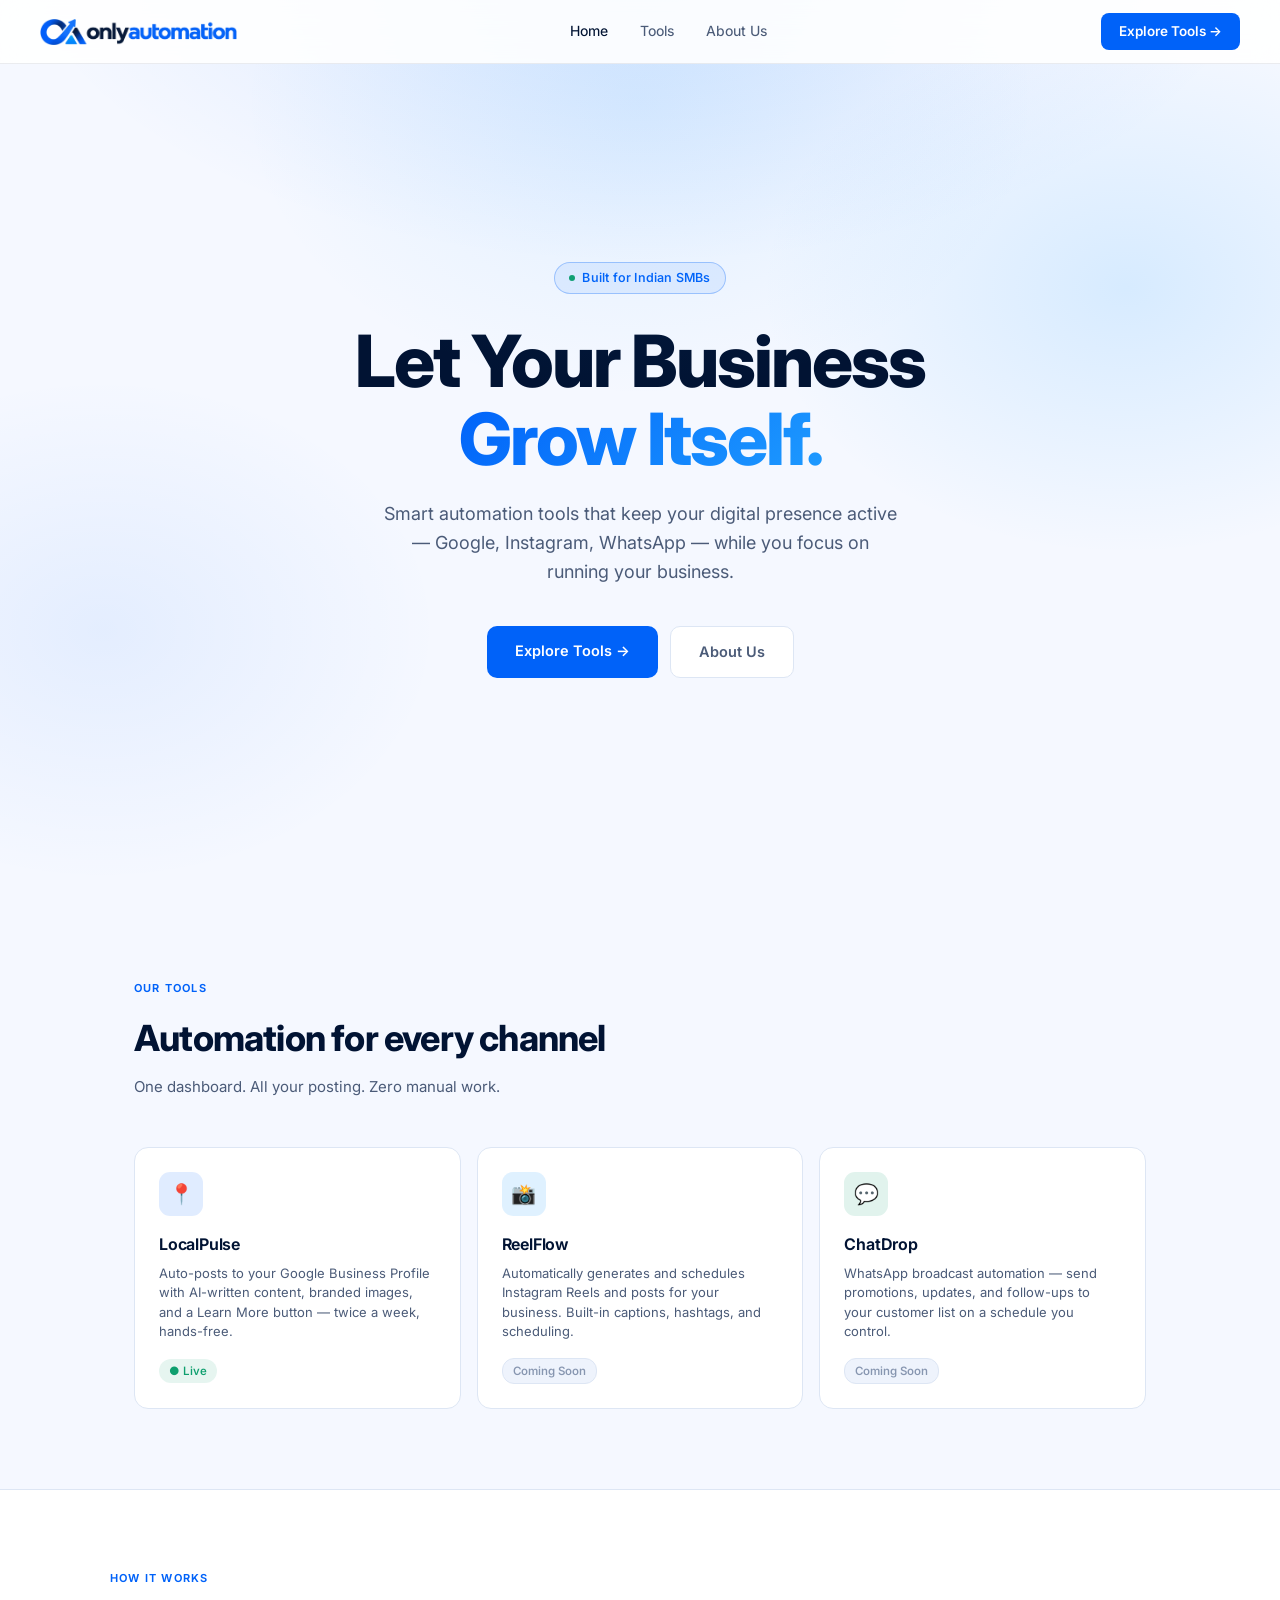
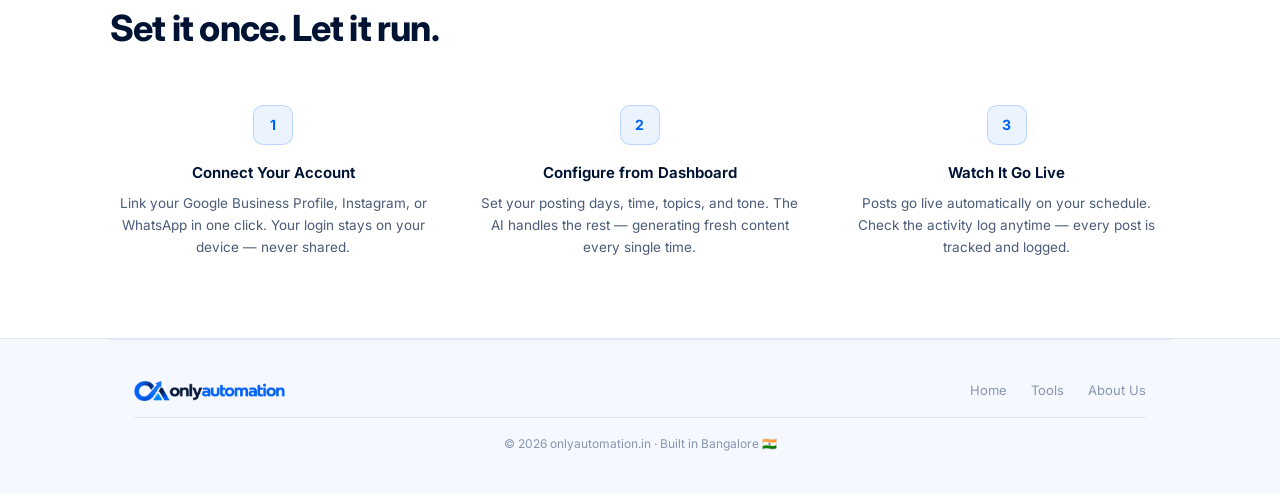
==== index.html @ 9a72bb0d "feat: light theme in the logo's blues; headline "Grow Itself" Switches every page and the dashboard " ====
<!DOCTYPE html>
<html lang="en">
<head>
<meta charset="UTF-8">
<meta name="viewport" content="width=device-width, initial-scale=1, viewport-fit=cover">
<title>onlyautomation.in — Automation Tools for Indian Businesses</title>
<link rel="icon" type="image/png" href="/assets/favicon.png">
<link rel="apple-touch-icon" href="/assets/apple-touch-icon.png">
<link rel="stylesheet" href="https://fonts.googleapis.com/css2?family=Inter:wght@300;400;500;600;700;800&display=swap">
<style>
:root {
  --bg: #F5F8FF;
  --surface: #FFFFFF;
  --surface-2: #EEF3FC;
  --border: #DDE6F4;
  --accent: #0062F9;
  --accent-dim: rgba(0,98,249,0.08);
  --accent-glow: rgba(0,98,249,0.22);
  --success: #0E9F6E;
  --text: #011333;
  --text-2: #4B5B78;
  --text-3: #8796B0;
  color-scheme: light;
}
*, *::before, *::after { box-sizing: border-box; margin: 0; padding: 0; }
html { scroll-behavior: smooth; }
body { font-family: 'Inter', system-ui, sans-serif; background: var(--bg); color: var(--text); font-size: 15px; line-height: 1.6; }

/* NAV */
nav {
  position: fixed; top: 0; left: 0; right: 0; z-index: 100;
  display: flex; align-items: center; justify-content: space-between;
  padding: 0 40px; height: 64px;
  background: rgba(255,255,255,0.88);
  backdrop-filter: blur(12px);
  border-bottom: 1px solid rgba(1,19,51,0.08);
}
.nav-links { display: flex; align-items: center; gap: 4px; }
.nav-links a {
  text-decoration: none; color: var(--text-2); font-size: 14px; font-weight: 450;
  padding: 6px 14px; border-radius: 7px; transition: all 0.15s;
}
.nav-links a:hover { color: var(--text); background: var(--surface-2); }
.nav-links a.active { color: var(--text); }
.nav-cta {
  text-decoration: none; font-size: 13.5px; font-weight: 600;
  padding: 8px 18px; border-radius: 8px;
  background: var(--accent); color: #fff;
  transition: all 0.15s;
}
.nav-cta:hover { background: #0052D6; box-shadow: 0 0 20px var(--accent-glow); }

/* HERO */
.hero {
  min-height: 100vh;
  display: flex; flex-direction: column; align-items: center; justify-content: center;
  text-align: center; padding: 120px 24px 80px;
  position: relative; overflow: hidden;
  background:
    radial-gradient(900px 480px at 50% -8%, rgba(0,98,249,0.13), transparent 70%),
    radial-gradient(520px 380px at 88% 32%, rgba(30,155,255,0.14), transparent 70%),
    radial-gradient(480px 360px at 8% 70%, rgba(0,98,249,0.07), transparent 70%);
}
.hero::before {
  content: '';
  position: absolute; top: -200px; left: 50%; transform: translateX(-50%);
  width: 800px; height: 600px;
  background: radial-gradient(ellipse at center, rgba(30,155,255,0.10) 0%, transparent 70%);
  pointer-events: none;
}
.hero-badge {
  display: inline-flex; align-items: center; gap: 7px;
  padding: 5px 14px; border-radius: 20px;
  border: 1px solid rgba(0,98,249,0.3);
  background: var(--accent-dim);
  color: var(--accent); font-size: 12.5px; font-weight: 550;
  margin-bottom: 28px; letter-spacing: 0.2px;
}
.badge-dot { width: 6px; height: 6px; border-radius: 50%; background: var(--success); animation: pulse 2s ease-in-out infinite; }
@keyframes pulse { 0%,100%{opacity:1} 50%{opacity:0.3} }

.hero h1 {
  font-size: clamp(38px, 7vw, 72px);
  font-weight: 800; letter-spacing: -2px; line-height: 1.08;
  margin-bottom: 22px; text-wrap: balance;
}
.hero h1 em {
  font-style: normal;
  background: linear-gradient(135deg, #0062F9 0%, #1E9BFF 100%);
  -webkit-background-clip: text; -webkit-text-fill-color: transparent;
  background-clip: text;
}
.hero p {
  font-size: clamp(15px, 2vw, 18px); color: var(--text-2);
  max-width: 520px; margin: 0 auto 40px; font-weight: 400;
}
.hero-actions { display: flex; gap: 12px; justify-content: center; flex-wrap: wrap; }
.btn-hero {
  text-decoration: none; font-size: 14.5px; font-weight: 600;
  padding: 13px 28px; border-radius: 10px; transition: all 0.15s;
}
.btn-hero.primary { background: var(--accent); color: #fff; }
.btn-hero.primary:hover { background: #0052D6; box-shadow: 0 8px 30px var(--accent-glow); transform: translateY(-1px); }
.btn-hero.ghost { background: var(--surface); color: var(--text-2); border: 1px solid var(--border); }
.btn-hero.ghost:hover { color: var(--text); border-color: var(--text-3); }

/* TOOLS PREVIEW */
.section { padding: 80px 24px; max-width: 1060px; margin: 0 auto; }
.section-label { font-size: 11px; font-weight: 650; letter-spacing: 1.2px; color: var(--accent); text-transform: uppercase; margin-bottom: 12px; }
.section-title { font-size: clamp(24px, 4vw, 36px); font-weight: 750; letter-spacing: -0.8px; margin-bottom: 8px; }
.section-sub { font-size: 15px; color: var(--text-2); margin-bottom: 48px; }

.tools-grid { display: grid; grid-template-columns: repeat(3, 1fr); gap: 16px; }
.tool-card {
  background: var(--surface); border: 1px solid var(--border);
  border-radius: 14px; padding: 24px; text-decoration: none;
  color: var(--text); transition: all 0.2s; position: relative; overflow: hidden;
}
.tool-card::before {
  content: ''; position: absolute; inset: 0;
  background: linear-gradient(135deg, var(--accent-dim), transparent);
  opacity: 0; transition: opacity 0.2s;
}
.tool-card:hover { border-color: rgba(0,98,249,0.4); transform: translateY(-3px); box-shadow: 0 12px 40px rgba(1,19,51,0.10); }
.tool-card:hover::before { opacity: 1; }
.tool-card.soon { cursor: default; }
.tool-card.soon:hover { transform: none; box-shadow: none; border-color: var(--border); }
.tool-card.soon::before { display: none; }

.tool-icon {
  width: 44px; height: 44px; border-radius: 11px; margin-bottom: 16px;
  display: flex; align-items: center; justify-content: center; font-size: 20px;
}
.tool-icon.blue { background: rgba(0,98,249,0.12); }
.tool-icon.purple { background: rgba(30,155,255,0.14); }
.tool-icon.green { background: rgba(14,159,110,0.12); }

.tool-name { font-size: 16px; font-weight: 650; margin-bottom: 6px; letter-spacing: -0.2px; }
.tool-desc { font-size: 13px; color: var(--text-2); line-height: 1.5; margin-bottom: 16px; }
.tool-status {
  display: inline-flex; align-items: center; gap: 5px;
  font-size: 11.5px; font-weight: 550; padding: 3px 10px; border-radius: 12px;
}
.tool-status.live { background: rgba(14,159,110,0.1); color: var(--success); }
.tool-status.soon { background: var(--surface-2); color: var(--text-3); border: 1px solid var(--border); }

/* HOW IT WORKS */
.how { background: var(--surface); border-top: 1px solid var(--border); border-bottom: 1px solid var(--border); padding: 80px 24px; }
.how-inner { max-width: 1060px; margin: 0 auto; }
.steps { display: grid; grid-template-columns: repeat(3, 1fr); gap: 40px; margin-top: 48px; }
.step { text-align: center; }
.step-num {
  width: 40px; height: 40px; border-radius: 10px;
  background: var(--accent-dim); border: 1px solid rgba(0,98,249,0.2);
  color: var(--accent); font-size: 14px; font-weight: 700;
  display: flex; align-items: center; justify-content: center;
  margin: 0 auto 16px;
}
.step h3 { font-size: 15px; font-weight: 650; margin-bottom: 8px; }
.step p { font-size: 13.5px; color: var(--text-2); line-height: 1.6; }

/* FOOTER */
footer {
  padding: 40px 24px; border-top: 1px solid var(--border);
  display: flex; align-items: center; justify-content: space-between;
  max-width: 1060px; margin: 0 auto; flex-wrap: wrap; gap: 16px;
}
.footer-links { display: flex; gap: 24px; }
.footer-links a { font-size: 13px; color: var(--text-3); text-decoration: none; transition: color 0.15s; }
.footer-links a:hover { color: var(--text-2); }
.footer-copy { font-size: 12px; color: var(--text-3); width: 100%; text-align: center; padding-top: 16px; border-top: 1px solid var(--border); }

/* MOBILE */
@media (max-width: 700px) {
  nav { padding: 0 20px; }
  .nav-cta { display: none; }
  .tools-grid { grid-template-columns: 1fr; }
  .steps { grid-template-columns: 1fr; gap: 32px; }
  footer { flex-direction: column; align-items: flex-start; }
}
.nav-brand { display: flex; align-items: center; text-decoration: none; }
.nav-brand img { height: 26px; width: auto; display: block; }
.footer-brand { display: inline-flex; align-items: center; text-decoration: none; }
.footer-brand img { height: 20px; width: auto; display: block; }
@media (max-width: 640px) {
  .nav-brand img { height: 18px; }
  .nav-links { gap: 0; }
  .nav-links a { padding: 6px 8px; font-size: 13px; }
}
</style>
</head>
<body>

<nav>
  <a href="/" class="nav-brand"><img src="/assets/logo.png" alt="onlyautomation" width="197" height="26"></a>
  <div class="nav-links">
    <a href="/" class="active">Home</a>
    <a href="/tools">Tools</a>
    <a href="/about">About Us</a>
  </div>
  <a href="/tools" class="nav-cta">Explore Tools →</a>
</nav>

<!-- HERO -->
<section class="hero">
  <div class="hero-badge">
    <span class="badge-dot"></span>
    Built for Indian SMBs
  </div>
  <h1>Let Your Business<br><em>Grow Itself.</em></h1>
  <p>Smart automation tools that keep your digital presence active — Google, Instagram, WhatsApp — while you focus on running your business.</p>
  <div class="hero-actions">
    <a href="/tools" class="btn-hero primary">Explore Tools →</a>
    <a href="/about" class="btn-hero ghost">About Us</a>
  </div>
</section>

<!-- TOOLS PREVIEW -->
<div class="section">
  <div class="section-label">Our Tools</div>
  <div class="section-title">Automation for every channel</div>
  <div class="section-sub">One dashboard. All your posting. Zero manual work.</div>

  <div class="tools-grid">
    <a href="/gmb-dashboard" class="tool-card">
      <div class="tool-icon blue">📍</div>
      <div class="tool-name">LocalPulse</div>
      <div class="tool-desc">Auto-posts to your Google Business Profile with AI-written content, branded images, and a Learn More button — twice a week, hands-free.</div>
      <span class="tool-status live">● Live</span>
    </a>
    <div class="tool-card soon">
      <div class="tool-icon purple">📸</div>
      <div class="tool-name">ReelFlow</div>
      <div class="tool-desc">Automatically generates and schedules Instagram Reels and posts for your business. Built-in captions, hashtags, and scheduling.</div>
      <span class="tool-status soon">Coming Soon</span>
    </div>
    <div class="tool-card soon">
      <div class="tool-icon green">💬</div>
      <div class="tool-name">ChatDrop</div>
      <div class="tool-desc">WhatsApp broadcast automation — send promotions, updates, and follow-ups to your customer list on a schedule you control.</div>
      <span class="tool-status soon">Coming Soon</span>
    </div>
  </div>
</div>

<!-- HOW IT WORKS -->
<div class="how">
  <div class="how-inner">
    <div class="section-label">How It Works</div>
    <div class="section-title">Set it once. Let it run.</div>
    <div class="steps">
      <div class="step">
        <div class="step-num">1</div>
        <h3>Connect Your Account</h3>
        <p>Link your Google Business Profile, Instagram, or WhatsApp in one click. Your login stays on your device — never shared.</p>
      </div>
      <div class="step">
        <div class="step-num">2</div>
        <h3>Configure from Dashboard</h3>
        <p>Set your posting days, time, topics, and tone. The AI handles the rest — generating fresh content every single time.</p>
      </div>
      <div class="step">
        <div class="step-num">3</div>
        <h3>Watch It Go Live</h3>
        <p>Posts go live automatically on your schedule. Check the activity log anytime — every post is tracked and logged.</p>
      </div>
    </div>
  </div>
</div>

<!-- FOOTER -->
<footer>
  <a href="/" class="footer-brand"><img src="/assets/logo.png" alt="onlyautomation" width="151" height="20"></a>
  <div class="footer-links">
    <a href="/">Home</a>
    <a href="/tools">Tools</a>
    <a href="/about">About Us</a>
  </div>
  <div class="footer-copy">© 2026 onlyautomation.in · Built in Bangalore 🇮🇳</div>
</footer>

</body>
</html>
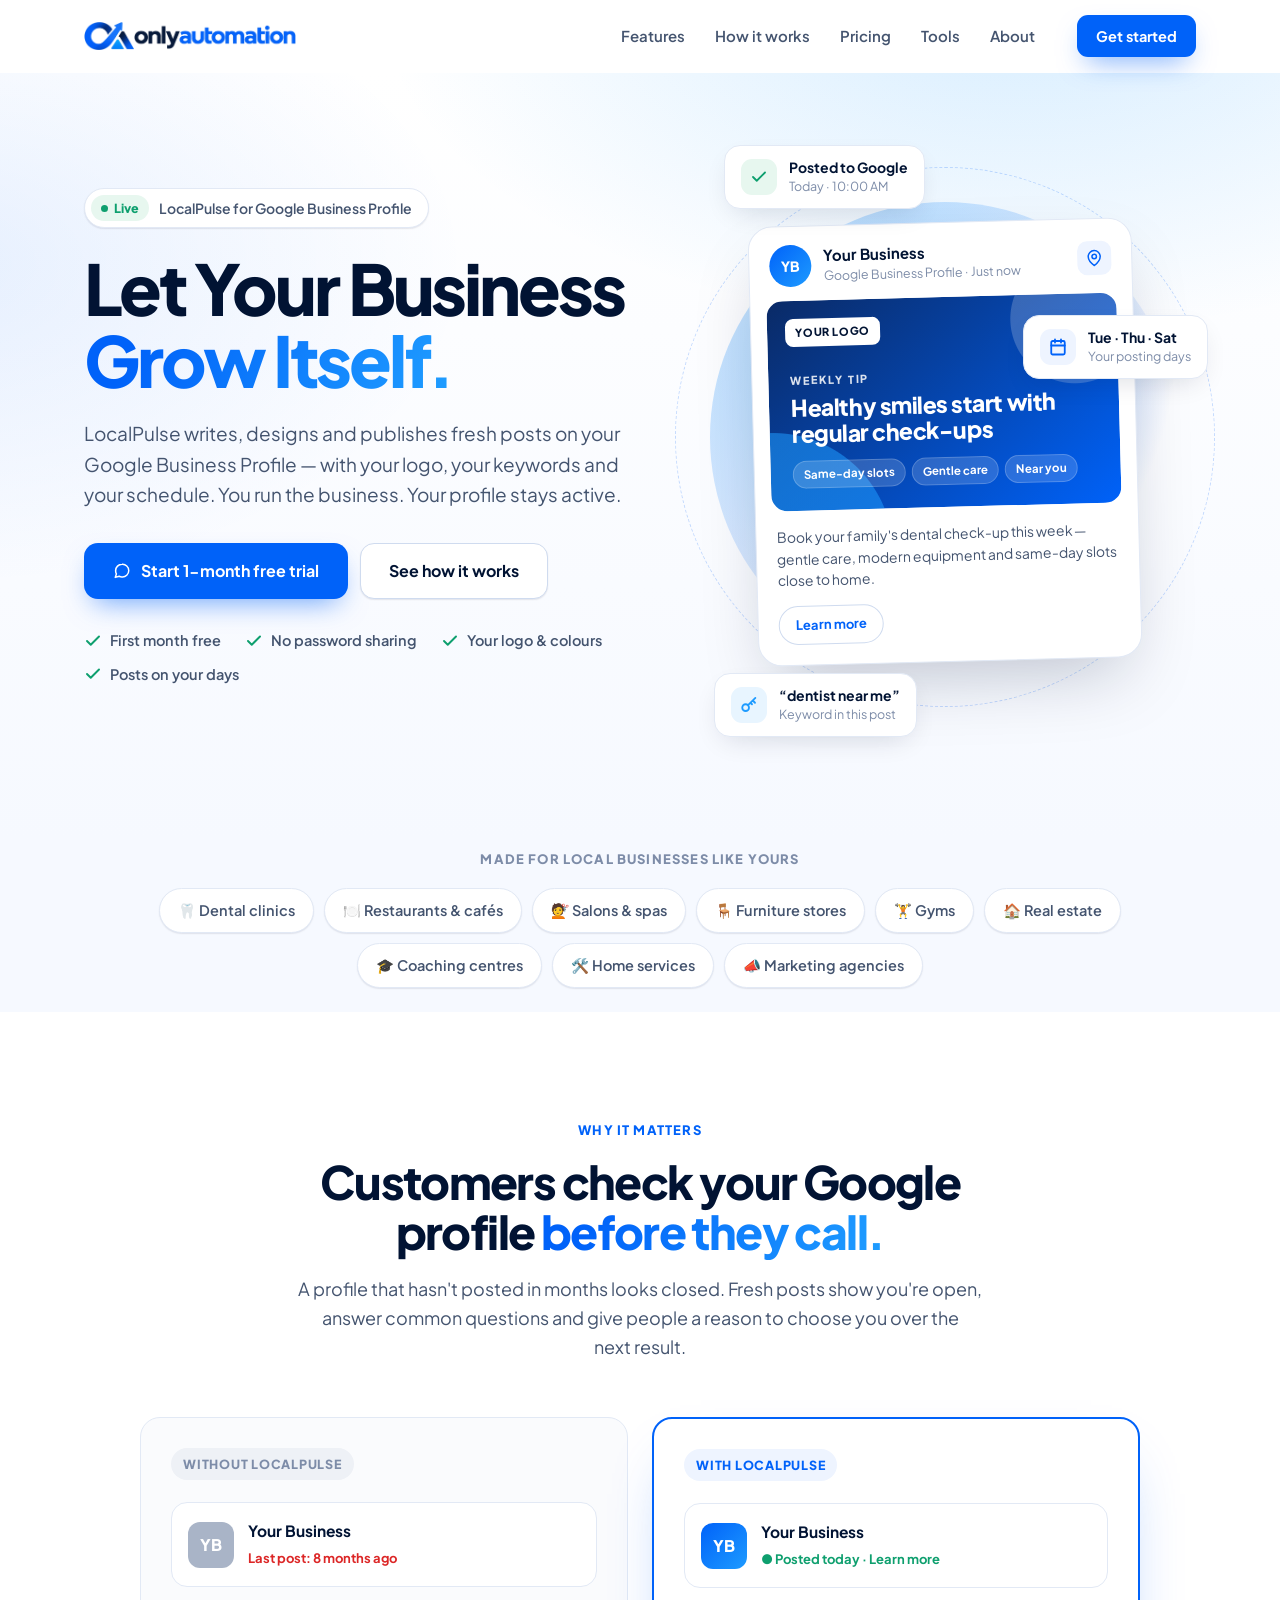
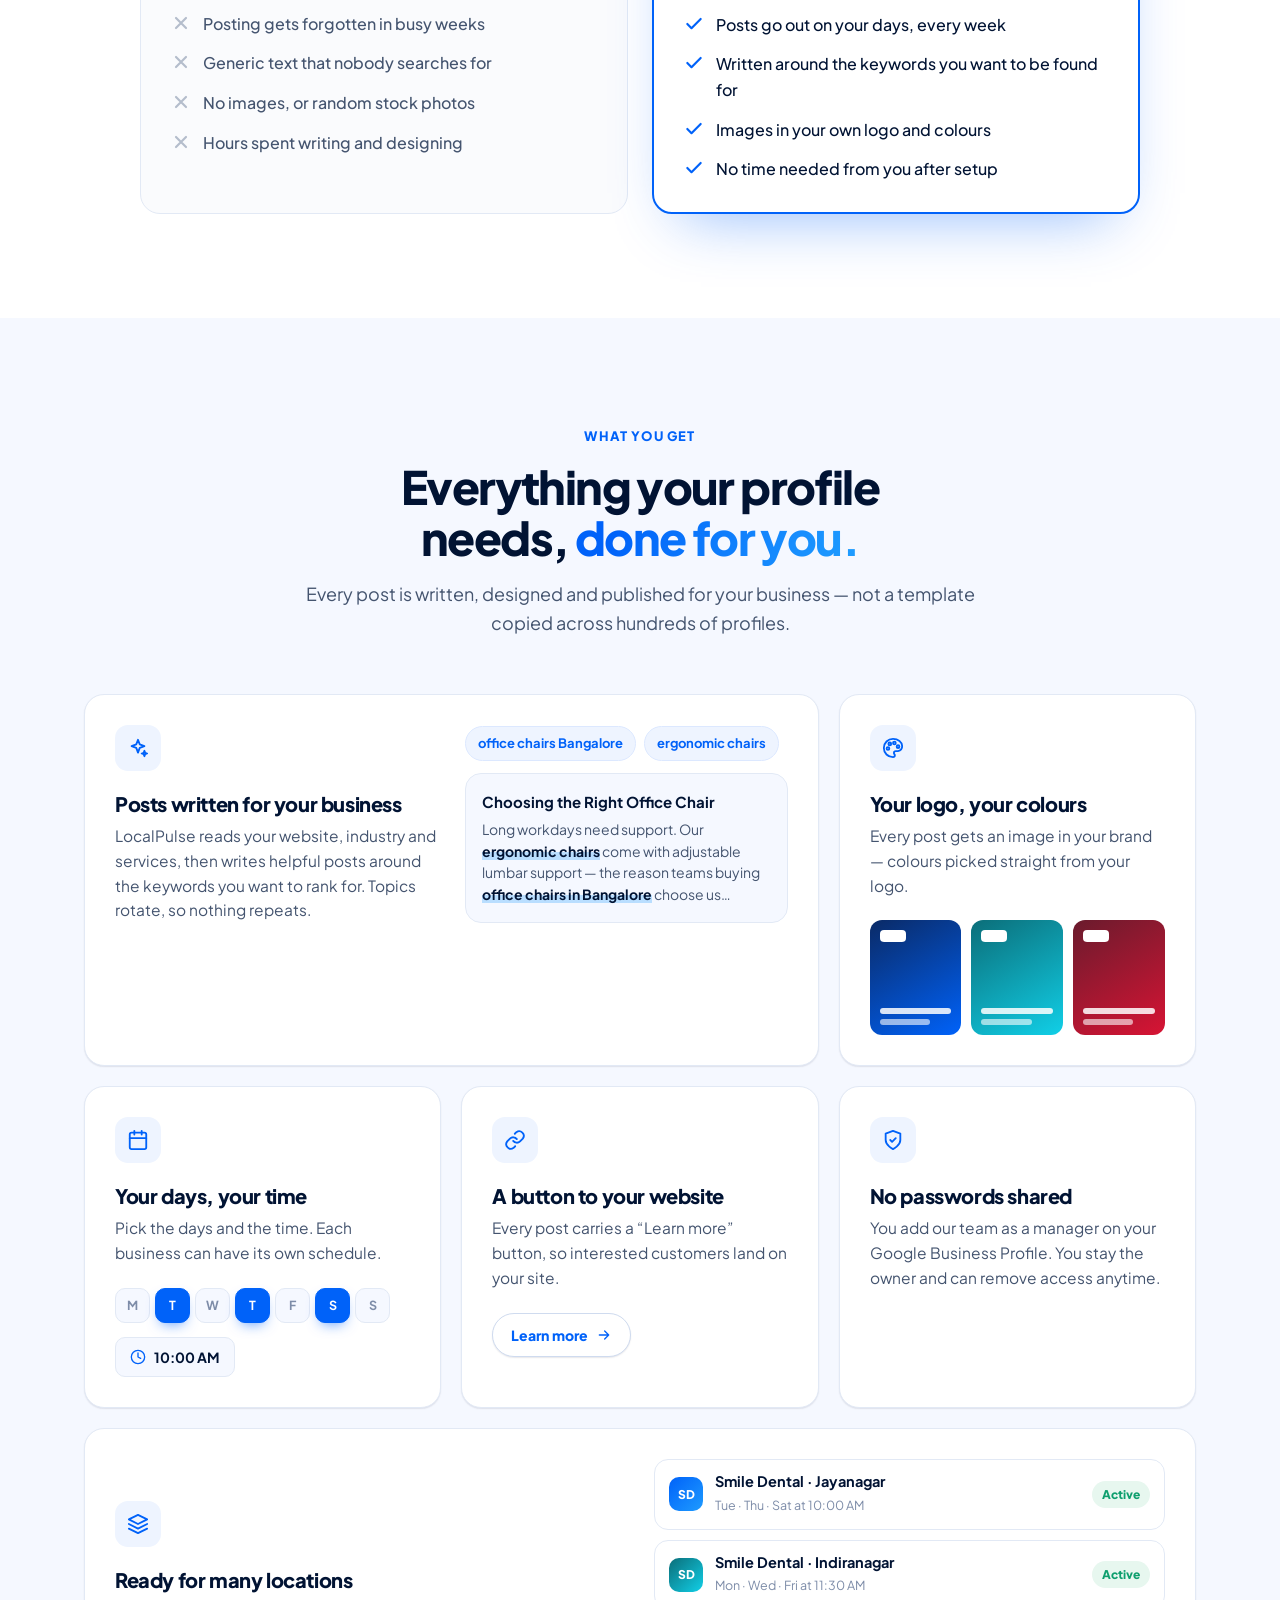
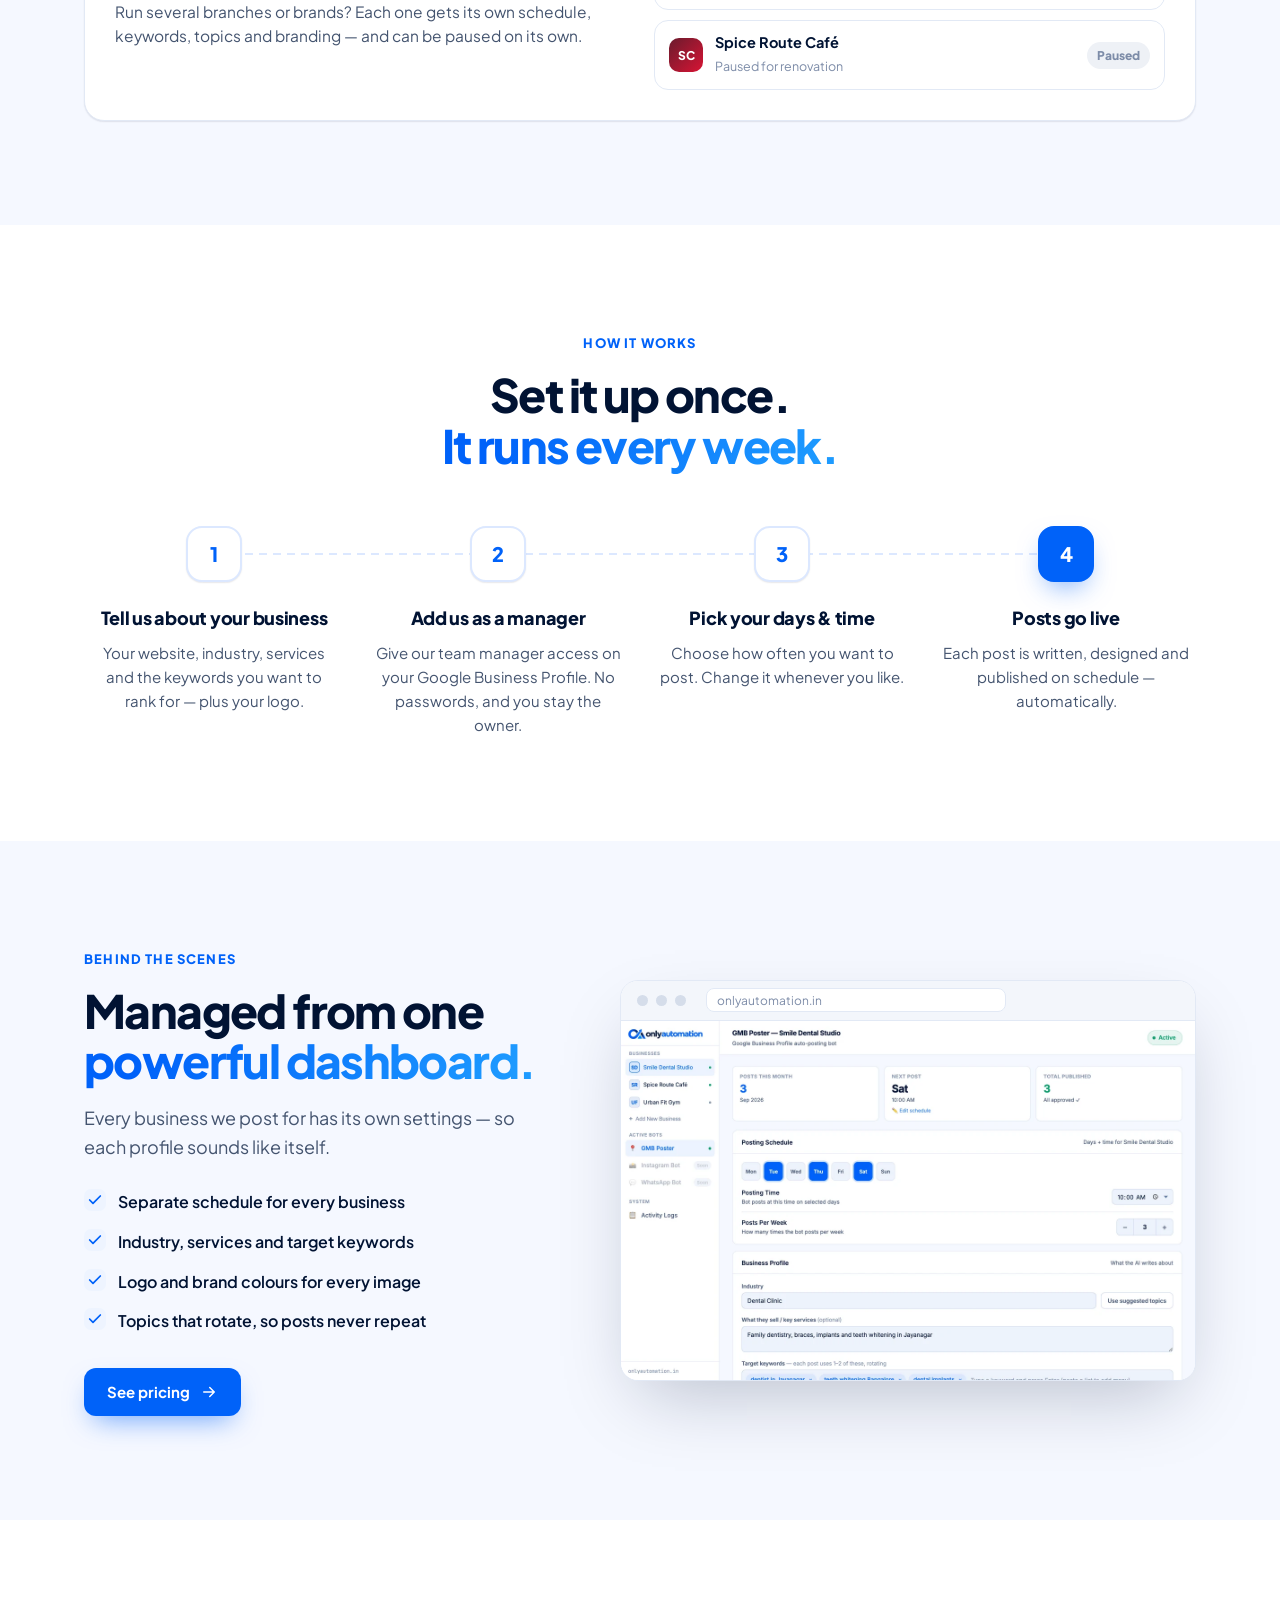
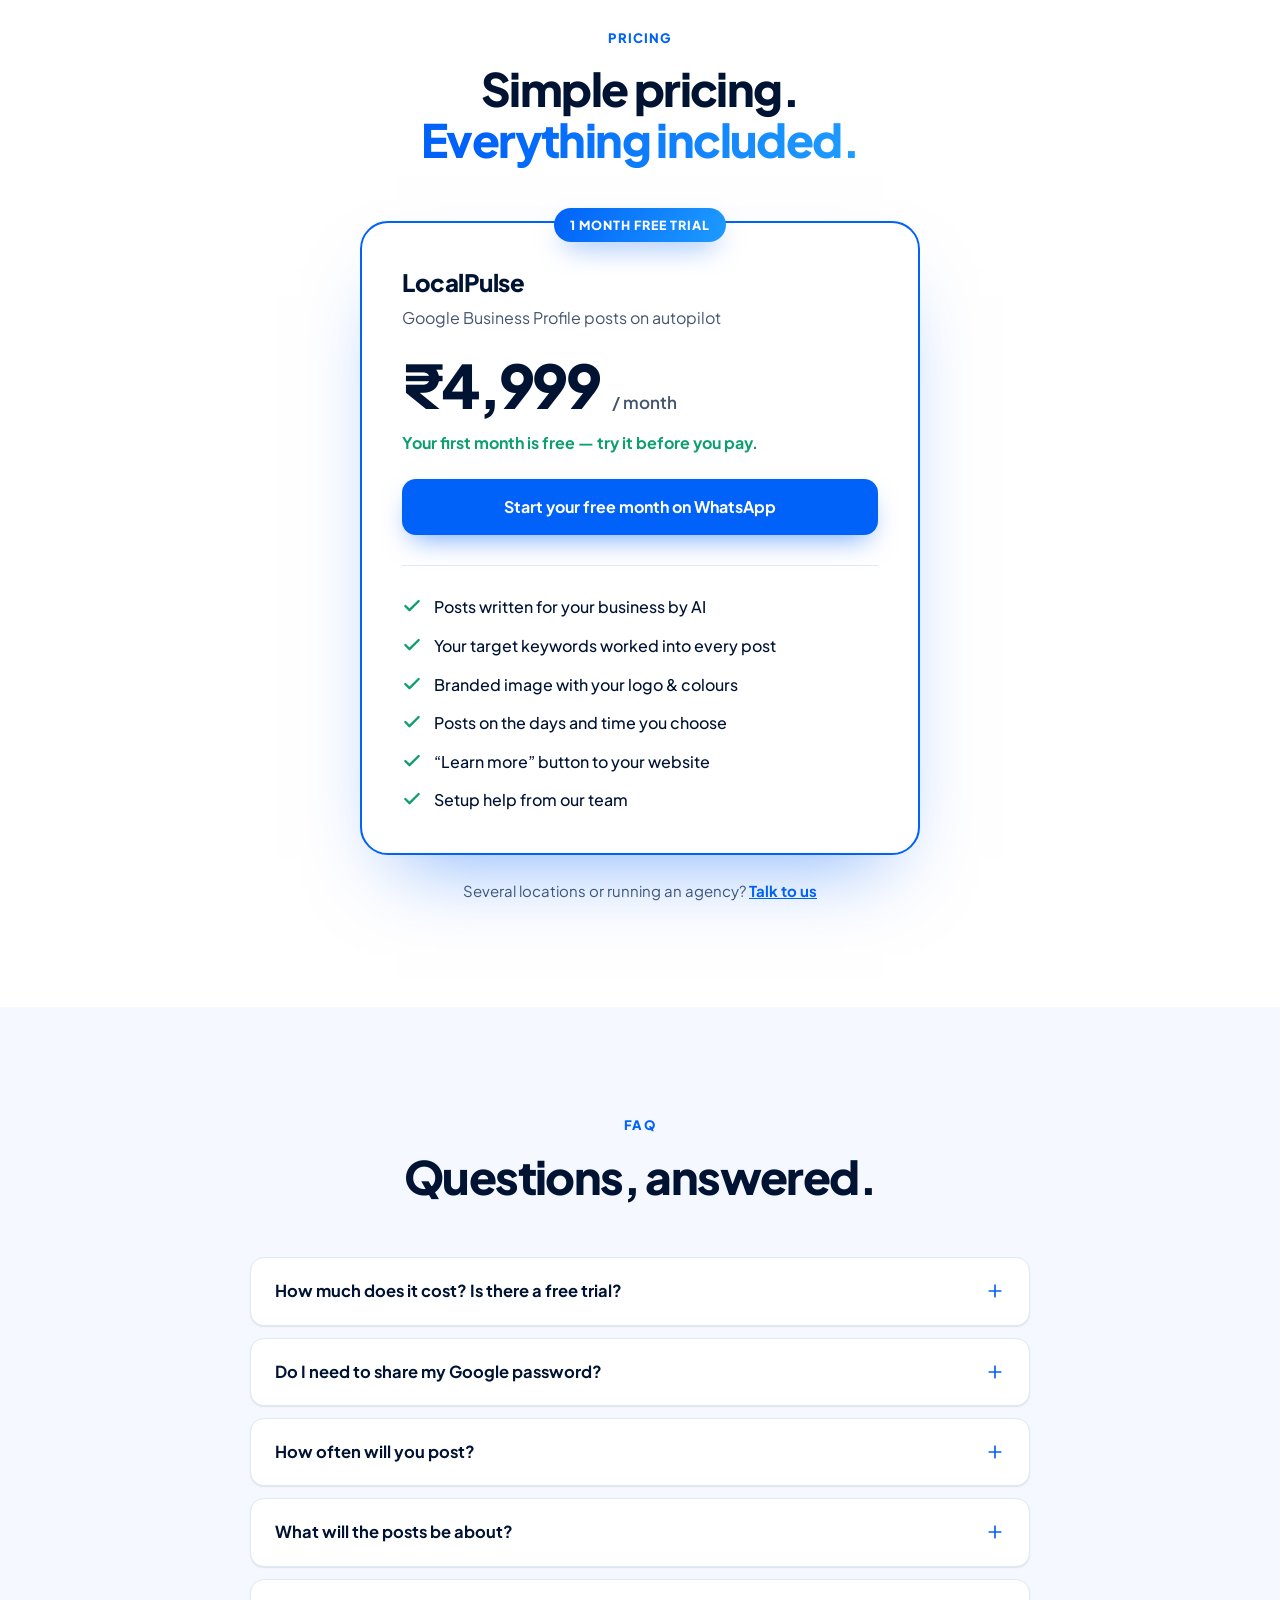
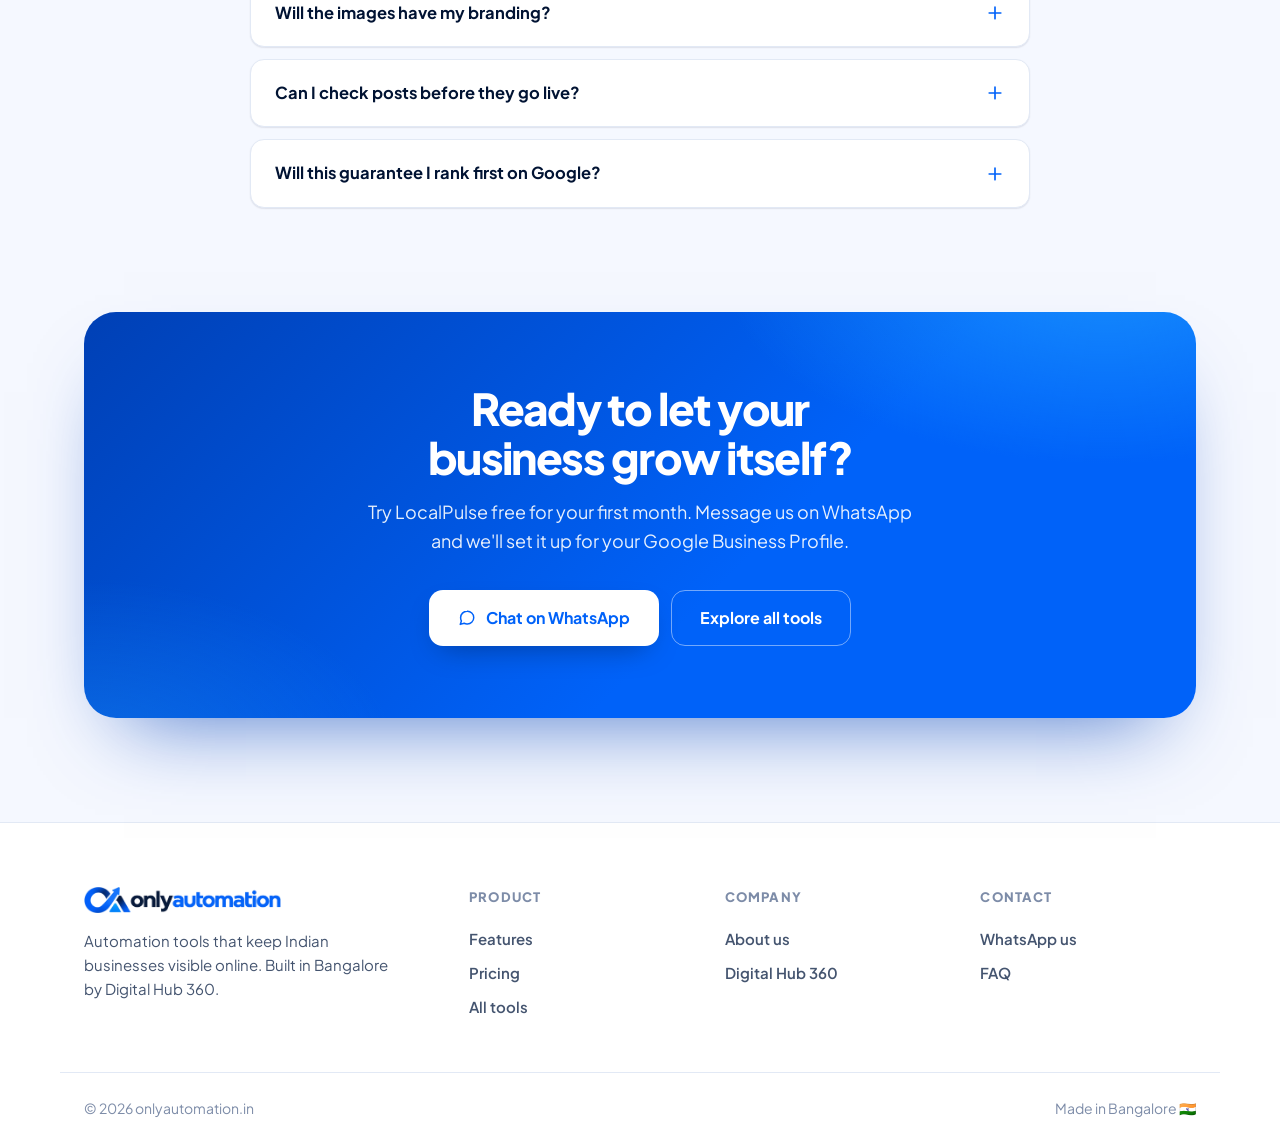
==== commit c1770fae: "feat: redesigned marketing site with pricing, FAQ and WhatsApp CTAs Rebuilds Home, Tools and About o" ====
--- a/index.html
+++ b/index.html
@@ -3,281 +3,386 @@
 <head>
 <meta charset="UTF-8">
 <meta name="viewport" content="width=device-width, initial-scale=1, viewport-fit=cover">
-<title>onlyautomation.in — Automation Tools for Indian Businesses</title>
+<title>onlyautomation.in — Google Business Profile posts on autopilot</title>
+<meta name="description" content="LocalPulse writes, designs and publishes Google Business Profile posts for your business — with your logo, your keywords and your schedule. Built in Bangalore for Indian businesses.">
+<meta name="theme-color" content="#0062F9">
 <link rel="icon" type="image/png" href="/assets/favicon.png">
 <link rel="apple-touch-icon" href="/assets/apple-touch-icon.png">
-<link rel="stylesheet" href="https://fonts.googleapis.com/css2?family=Inter:wght@300;400;500;600;700;800&display=swap">
-<style>
-:root {
-  --bg: #F5F8FF;
-  --surface: #FFFFFF;
-  --surface-2: #EEF3FC;
-  --border: #DDE6F4;
-  --accent: #0062F9;
-  --accent-dim: rgba(0,98,249,0.08);
-  --accent-glow: rgba(0,98,249,0.22);
-  --success: #0E9F6E;
-  --text: #011333;
-  --text-2: #4B5B78;
-  --text-3: #8796B0;
-  color-scheme: light;
-}
-*, *::before, *::after { box-sizing: border-box; margin: 0; padding: 0; }
-html { scroll-behavior: smooth; }
-body { font-family: 'Inter', system-ui, sans-serif; background: var(--bg); color: var(--text); font-size: 15px; line-height: 1.6; }
-
-/* NAV */
-nav {
-  position: fixed; top: 0; left: 0; right: 0; z-index: 100;
-  display: flex; align-items: center; justify-content: space-between;
-  padding: 0 40px; height: 64px;
-  background: rgba(255,255,255,0.88);
-  backdrop-filter: blur(12px);
-  border-bottom: 1px solid rgba(1,19,51,0.08);
-}
-.nav-links { display: flex; align-items: center; gap: 4px; }
-.nav-links a {
-  text-decoration: none; color: var(--text-2); font-size: 14px; font-weight: 450;
-  padding: 6px 14px; border-radius: 7px; transition: all 0.15s;
-}
-.nav-links a:hover { color: var(--text); background: var(--surface-2); }
-.nav-links a.active { color: var(--text); }
-.nav-cta {
-  text-decoration: none; font-size: 13.5px; font-weight: 600;
-  padding: 8px 18px; border-radius: 8px;
-  background: var(--accent); color: #fff;
-  transition: all 0.15s;
-}
-.nav-cta:hover { background: #0052D6; box-shadow: 0 0 20px var(--accent-glow); }
-
-/* HERO */
-.hero {
-  min-height: 100vh;
-  display: flex; flex-direction: column; align-items: center; justify-content: center;
-  text-align: center; padding: 120px 24px 80px;
-  position: relative; overflow: hidden;
-  background:
-    radial-gradient(900px 480px at 50% -8%, rgba(0,98,249,0.13), transparent 70%),
-    radial-gradient(520px 380px at 88% 32%, rgba(30,155,255,0.14), transparent 70%),
-    radial-gradient(480px 360px at 8% 70%, rgba(0,98,249,0.07), transparent 70%);
-}
-.hero::before {
-  content: '';
-  position: absolute; top: -200px; left: 50%; transform: translateX(-50%);
-  width: 800px; height: 600px;
-  background: radial-gradient(ellipse at center, rgba(30,155,255,0.10) 0%, transparent 70%);
-  pointer-events: none;
-}
-.hero-badge {
-  display: inline-flex; align-items: center; gap: 7px;
-  padding: 5px 14px; border-radius: 20px;
-  border: 1px solid rgba(0,98,249,0.3);
-  background: var(--accent-dim);
-  color: var(--accent); font-size: 12.5px; font-weight: 550;
-  margin-bottom: 28px; letter-spacing: 0.2px;
-}
-.badge-dot { width: 6px; height: 6px; border-radius: 50%; background: var(--success); animation: pulse 2s ease-in-out infinite; }
-@keyframes pulse { 0%,100%{opacity:1} 50%{opacity:0.3} }
-
-.hero h1 {
-  font-size: clamp(38px, 7vw, 72px);
-  font-weight: 800; letter-spacing: -2px; line-height: 1.08;
-  margin-bottom: 22px; text-wrap: balance;
-}
-.hero h1 em {
-  font-style: normal;
-  background: linear-gradient(135deg, #0062F9 0%, #1E9BFF 100%);
-  -webkit-background-clip: text; -webkit-text-fill-color: transparent;
-  background-clip: text;
-}
-.hero p {
-  font-size: clamp(15px, 2vw, 18px); color: var(--text-2);
-  max-width: 520px; margin: 0 auto 40px; font-weight: 400;
-}
-.hero-actions { display: flex; gap: 12px; justify-content: center; flex-wrap: wrap; }
-.btn-hero {
-  text-decoration: none; font-size: 14.5px; font-weight: 600;
-  padding: 13px 28px; border-radius: 10px; transition: all 0.15s;
-}
-.btn-hero.primary { background: var(--accent); color: #fff; }
-.btn-hero.primary:hover { background: #0052D6; box-shadow: 0 8px 30px var(--accent-glow); transform: translateY(-1px); }
-.btn-hero.ghost { background: var(--surface); color: var(--text-2); border: 1px solid var(--border); }
-.btn-hero.ghost:hover { color: var(--text); border-color: var(--text-3); }
-
-/* TOOLS PREVIEW */
-.section { padding: 80px 24px; max-width: 1060px; margin: 0 auto; }
-.section-label { font-size: 11px; font-weight: 650; letter-spacing: 1.2px; color: var(--accent); text-transform: uppercase; margin-bottom: 12px; }
-.section-title { font-size: clamp(24px, 4vw, 36px); font-weight: 750; letter-spacing: -0.8px; margin-bottom: 8px; }
-.section-sub { font-size: 15px; color: var(--text-2); margin-bottom: 48px; }
-
-.tools-grid { display: grid; grid-template-columns: repeat(3, 1fr); gap: 16px; }
-.tool-card {
-  background: var(--surface); border: 1px solid var(--border);
-  border-radius: 14px; padding: 24px; text-decoration: none;
-  color: var(--text); transition: all 0.2s; position: relative; overflow: hidden;
-}
-.tool-card::before {
-  content: ''; position: absolute; inset: 0;
-  background: linear-gradient(135deg, var(--accent-dim), transparent);
-  opacity: 0; transition: opacity 0.2s;
-}
-.tool-card:hover { border-color: rgba(0,98,249,0.4); transform: translateY(-3px); box-shadow: 0 12px 40px rgba(1,19,51,0.10); }
-.tool-card:hover::before { opacity: 1; }
-.tool-card.soon { cursor: default; }
-.tool-card.soon:hover { transform: none; box-shadow: none; border-color: var(--border); }
-.tool-card.soon::before { display: none; }
-
-.tool-icon {
-  width: 44px; height: 44px; border-radius: 11px; margin-bottom: 16px;
-  display: flex; align-items: center; justify-content: center; font-size: 20px;
-}
-.tool-icon.blue { background: rgba(0,98,249,0.12); }
-.tool-icon.purple { background: rgba(30,155,255,0.14); }
-.tool-icon.green { background: rgba(14,159,110,0.12); }
-
-.tool-name { font-size: 16px; font-weight: 650; margin-bottom: 6px; letter-spacing: -0.2px; }
-.tool-desc { font-size: 13px; color: var(--text-2); line-height: 1.5; margin-bottom: 16px; }
-.tool-status {
-  display: inline-flex; align-items: center; gap: 5px;
-  font-size: 11.5px; font-weight: 550; padding: 3px 10px; border-radius: 12px;
-}
-.tool-status.live { background: rgba(14,159,110,0.1); color: var(--success); }
-.tool-status.soon { background: var(--surface-2); color: var(--text-3); border: 1px solid var(--border); }
-
-/* HOW IT WORKS */
-.how { background: var(--surface); border-top: 1px solid var(--border); border-bottom: 1px solid var(--border); padding: 80px 24px; }
-.how-inner { max-width: 1060px; margin: 0 auto; }
-.steps { display: grid; grid-template-columns: repeat(3, 1fr); gap: 40px; margin-top: 48px; }
-.step { text-align: center; }
-.step-num {
-  width: 40px; height: 40px; border-radius: 10px;
-  background: var(--accent-dim); border: 1px solid rgba(0,98,249,0.2);
-  color: var(--accent); font-size: 14px; font-weight: 700;
-  display: flex; align-items: center; justify-content: center;
-  margin: 0 auto 16px;
-}
-.step h3 { font-size: 15px; font-weight: 650; margin-bottom: 8px; }
-.step p { font-size: 13.5px; color: var(--text-2); line-height: 1.6; }
-
-/* FOOTER */
-footer {
-  padding: 40px 24px; border-top: 1px solid var(--border);
-  display: flex; align-items: center; justify-content: space-between;
-  max-width: 1060px; margin: 0 auto; flex-wrap: wrap; gap: 16px;
-}
-.footer-links { display: flex; gap: 24px; }
-.footer-links a { font-size: 13px; color: var(--text-3); text-decoration: none; transition: color 0.15s; }
-.footer-links a:hover { color: var(--text-2); }
-.footer-copy { font-size: 12px; color: var(--text-3); width: 100%; text-align: center; padding-top: 16px; border-top: 1px solid var(--border); }
-
-/* MOBILE */
-@media (max-width: 700px) {
-  nav { padding: 0 20px; }
-  .nav-cta { display: none; }
-  .tools-grid { grid-template-columns: 1fr; }
-  .steps { grid-template-columns: 1fr; gap: 32px; }
-  footer { flex-direction: column; align-items: flex-start; }
-}
-.nav-brand { display: flex; align-items: center; text-decoration: none; }
-.nav-brand img { height: 26px; width: auto; display: block; }
-.footer-brand { display: inline-flex; align-items: center; text-decoration: none; }
-.footer-brand img { height: 20px; width: auto; display: block; }
-@media (max-width: 640px) {
-  .nav-brand img { height: 18px; }
-  .nav-links { gap: 0; }
-  .nav-links a { padding: 6px 8px; font-size: 13px; }
-}
-</style>
+<link rel="preconnect" href="https://fonts.googleapis.com">
+<link rel="preconnect" href="https://fonts.gstatic.com" crossorigin>
+<link rel="stylesheet" href="https://fonts.googleapis.com/css2?family=Plus+Jakarta+Sans:wght@400;500;600;700;800&display=swap">
+<link rel="stylesheet" href="/assets/site.css">
+<script>document.documentElement.classList.add('js')</script>
 </head>
 <body>
-
-<nav>
-  <a href="/" class="nav-brand"><img src="/assets/logo.png" alt="onlyautomation" width="197" height="26"></a>
-  <div class="nav-links">
-    <a href="/" class="active">Home</a>
+<a class="skip-link" href="#main">Skip to content</a>
+
+<header class="site-header">
+  <div class="container nav">
+    <a href="/" class="nav-logo" aria-label="onlyautomation home"><img src="/assets/logo.png" alt="onlyautomation" width="212" height="28"></a>
+    <nav class="nav-links" aria-label="Main">
+      <a href="#features">Features</a>
+      <a href="#how">How it works</a>
+      <a href="#pricing">Pricing</a>
+      <a href="/tools">Tools</a>
+      <a href="/about">About</a>
+    </nav>
+    <a class="btn btn-primary btn-sm nav-cta" href="https://wa.me/917892218476?text=Hi%20onlyautomation%2C%20I%27m%20interested%20in%20LocalPulse%20for%20my%20business" target="_blank" rel="noopener">Get started</a>
+    <button class="menu-btn" type="button" aria-expanded="false" aria-controls="mobile-menu" aria-label="Menu">
+      <svg class="icon icon-open" viewBox="0 0 24 24"><path d="M4 6h16M4 12h16M4 18h16"/></svg>
+      <svg class="icon icon-close" viewBox="0 0 24 24"><path d="M18 6 6 18M6 6l12 12"/></svg>
+    </button>
+  </div>
+  <div class="mobile-menu" id="mobile-menu">
+    <a href="#features">Features</a>
+    <a href="#how">How it works</a>
+    <a href="#pricing">Pricing</a>
     <a href="/tools">Tools</a>
-    <a href="/about">About Us</a>
-  </div>
-  <a href="/tools" class="nav-cta">Explore Tools →</a>
-</nav>
+    <a href="/about">About</a>
+    <a class="btn btn-primary" href="https://wa.me/917892218476?text=Hi%20onlyautomation%2C%20I%27m%20interested%20in%20LocalPulse%20for%20my%20business" target="_blank" rel="noopener">Get started on WhatsApp</a>
+  </div>
+</header>
+
+<main id="main">
 
 <!-- HERO -->
 <section class="hero">
-  <div class="hero-badge">
-    <span class="badge-dot"></span>
-    Built for Indian SMBs
-  </div>
-  <h1>Let Your Business<br><em>Grow Itself.</em></h1>
-  <p>Smart automation tools that keep your digital presence active — Google, Instagram, WhatsApp — while you focus on running your business.</p>
-  <div class="hero-actions">
-    <a href="/tools" class="btn-hero primary">Explore Tools →</a>
-    <a href="/about" class="btn-hero ghost">About Us</a>
-  </div>
-</section>
-
-<!-- TOOLS PREVIEW -->
-<div class="section">
-  <div class="section-label">Our Tools</div>
-  <div class="section-title">Automation for every channel</div>
-  <div class="section-sub">One dashboard. All your posting. Zero manual work.</div>
-
-  <div class="tools-grid">
-    <a href="/gmb-dashboard" class="tool-card">
-      <div class="tool-icon blue">📍</div>
-      <div class="tool-name">LocalPulse</div>
-      <div class="tool-desc">Auto-posts to your Google Business Profile with AI-written content, branded images, and a Learn More button — twice a week, hands-free.</div>
-      <span class="tool-status live">● Live</span>
-    </a>
-    <div class="tool-card soon">
-      <div class="tool-icon purple">📸</div>
-      <div class="tool-name">ReelFlow</div>
-      <div class="tool-desc">Automatically generates and schedules Instagram Reels and posts for your business. Built-in captions, hashtags, and scheduling.</div>
-      <span class="tool-status soon">Coming Soon</span>
-    </div>
-    <div class="tool-card soon">
-      <div class="tool-icon green">💬</div>
-      <div class="tool-name">ChatDrop</div>
-      <div class="tool-desc">WhatsApp broadcast automation — send promotions, updates, and follow-ups to your customer list on a schedule you control.</div>
-      <span class="tool-status soon">Coming Soon</span>
-    </div>
-  </div>
-</div>
+  <div class="container hero-grid">
+    <div class="hero-copy">
+      <span class="pill"><span class="pill-tag">Live</span> LocalPulse for Google Business Profile</span>
+      <h1>Let Your Business <span class="grad">Grow Itself.</span></h1>
+      <p class="hero-sub">LocalPulse writes, designs and publishes fresh posts on your Google Business Profile — with your logo, your keywords and your schedule. You run the business. Your profile stays active.</p>
+      <div class="hero-ctas">
+        <a class="btn btn-primary btn-lg" href="https://wa.me/917892218476?text=Hi%20onlyautomation%2C%20I%27d%20like%20to%20start%20the%201-month%20free%20trial%20of%20LocalPulse" target="_blank" rel="noopener">
+          <svg class="icon" viewBox="0 0 24 24"><path d="M21 11.5a8.4 8.4 0 0 1-9 8.4 8.6 8.6 0 0 1-3.8-.9L3 20.5l1.5-4.6A8.4 8.4 0 0 1 3.5 11.5 8.5 8.5 0 0 1 12 3a8.4 8.4 0 0 1 9 8.5z"/></svg>
+          Start 1-month free trial
+        </a>
+        <a class="btn btn-secondary btn-lg" href="#how">See how it works</a>
+      </div>
+      <div class="hero-trust">
+        <span><svg class="icon" viewBox="0 0 24 24"><path d="M20 6 9 17l-5-5"/></svg>First month free</span>
+        <span><svg class="icon" viewBox="0 0 24 24"><path d="M20 6 9 17l-5-5"/></svg>No password sharing</span>
+        <span><svg class="icon" viewBox="0 0 24 24"><path d="M20 6 9 17l-5-5"/></svg>Your logo &amp; colours</span>
+        <span><svg class="icon" viewBox="0 0 24 24"><path d="M20 6 9 17l-5-5"/></svg>Posts on your days</span>
+      </div>
+    </div>
+
+    <div class="hero-visual" aria-hidden="true">
+      <div class="hv-ring"></div>
+      <div class="hv-orb"></div>
+      <div class="gbp-card">
+        <div class="gbp-head">
+          <div class="gbp-av">YB</div>
+          <div><b>Your Business</b><small>Google Business Profile · Just now</small></div>
+          <div class="gbp-pin"><svg class="icon" viewBox="0 0 24 24"><path d="M20 10c0 6-8 12-8 12s-8-6-8-12a8 8 0 0 1 16 0z"/><circle cx="12" cy="10" r="3"/></svg></div>
+        </div>
+        <div class="gbp-img">
+          <span class="gi-brand">YOUR LOGO</span>
+          <span class="gi-kicker">WEEKLY TIP</span>
+          <span class="gi-title">Healthy smiles start with regular check-ups</span>
+          <span class="gi-points"><span>Same-day slots</span><span>Gentle care</span><span>Near you</span></span>
+        </div>
+        <div class="gbp-body">
+          <p>Book your family's dental check-up this week — gentle care, modern equipment and same-day slots close to home.</p>
+          <span class="gbp-btn">Learn more</span>
+        </div>
+      </div>
+      <div class="float f1">
+        <span class="float-ic ic-green"><svg class="icon" viewBox="0 0 24 24"><path d="M20 6 9 17l-5-5"/></svg></span>
+        <div><b>Posted to Google</b><small>Today · 10:00 AM</small></div>
+      </div>
+      <div class="float f2">
+        <span class="float-ic ic-blue"><svg class="icon" viewBox="0 0 24 24"><rect x="3" y="4" width="18" height="18" rx="2"/><path d="M16 2v4M8 2v4M3 10h18"/></svg></span>
+        <div><b>Tue · Thu · Sat</b><small>Your posting days</small></div>
+      </div>
+      <div class="float f3">
+        <span class="float-ic ic-sky"><svg class="icon" viewBox="0 0 24 24"><circle cx="7.5" cy="15.5" r="4.5"/><path d="m10.7 12.3 9.8-9.8M17 6l3 3M14 9l2 2"/></svg></span>
+        <div><b>“dentist near me”</b><small>Keyword in this post</small></div>
+      </div>
+    </div>
+  </div>
+</section>
+
+<!-- INDUSTRIES -->
+<section class="strip" aria-label="Who it's for">
+  <div class="container">
+    <p class="strip-title">Made for local businesses like yours</p>
+    <ul class="chips">
+      <li>🦷 Dental clinics</li>
+      <li>🍽️ Restaurants &amp; cafés</li>
+      <li>💇 Salons &amp; spas</li>
+      <li>🪑 Furniture stores</li>
+      <li>🏋️ Gyms</li>
+      <li>🏠 Real estate</li>
+      <li>🎓 Coaching centres</li>
+      <li>🛠️ Home services</li>
+      <li>📣 Marketing agencies</li>
+    </ul>
+  </div>
+</section>
+
+<!-- WHY -->
+<section class="section" id="why">
+  <div class="container">
+    <div class="section-head reveal">
+      <span class="eyebrow">Why it matters</span>
+      <h2>Customers check your Google profile <span class="grad">before they call.</span></h2>
+      <p>A profile that hasn't posted in months looks closed. Fresh posts show you're open, answer common questions and give people a reason to choose you over the next result.</p>
+    </div>
+    <div class="compare">
+      <div class="cmp cmp-bad reveal">
+        <span class="cmp-badge">Without LocalPulse</span>
+        <div class="listing">
+          <span class="listing-av">YB</span>
+          <div><b>Your Business</b><small class="st-bad">Last post: 8 months ago</small></div>
+        </div>
+        <ul class="cmp-list">
+          <li><svg class="icon" viewBox="0 0 24 24"><path d="M18 6 6 18M6 6l12 12"/></svg>Posting gets forgotten in busy weeks</li>
+          <li><svg class="icon" viewBox="0 0 24 24"><path d="M18 6 6 18M6 6l12 12"/></svg>Generic text that nobody searches for</li>
+          <li><svg class="icon" viewBox="0 0 24 24"><path d="M18 6 6 18M6 6l12 12"/></svg>No images, or random stock photos</li>
+          <li><svg class="icon" viewBox="0 0 24 24"><path d="M18 6 6 18M6 6l12 12"/></svg>Hours spent writing and designing</li>
+        </ul>
+      </div>
+      <div class="cmp cmp-good reveal">
+        <span class="cmp-badge">With LocalPulse</span>
+        <div class="listing">
+          <span class="listing-av">YB</span>
+          <div><b>Your Business</b><small class="st-good">● Posted today · Learn more</small></div>
+        </div>
+        <ul class="cmp-list">
+          <li><svg class="icon" viewBox="0 0 24 24"><path d="M20 6 9 17l-5-5"/></svg>Posts go out on your days, every week</li>
+          <li><svg class="icon" viewBox="0 0 24 24"><path d="M20 6 9 17l-5-5"/></svg>Written around the keywords you want to be found for</li>
+          <li><svg class="icon" viewBox="0 0 24 24"><path d="M20 6 9 17l-5-5"/></svg>Images in your own logo and colours</li>
+          <li><svg class="icon" viewBox="0 0 24 24"><path d="M20 6 9 17l-5-5"/></svg>No time needed from you after setup</li>
+        </ul>
+      </div>
+    </div>
+  </div>
+</section>
+
+<!-- FEATURES -->
+<section class="section section-soft" id="features">
+  <div class="container">
+    <div class="section-head reveal">
+      <span class="eyebrow">What you get</span>
+      <h2>Everything your profile needs, <span class="grad">done for you.</span></h2>
+      <p>Every post is written, designed and published for your business — not a template copied across hundreds of profiles.</p>
+    </div>
+    <div class="bento">
+      <article class="card col-4 reveal">
+        <div class="f-split">
+          <div>
+            <div class="f-icon"><svg class="icon" viewBox="0 0 24 24"><path d="M12 3l1.9 5.1L19 10l-5.1 1.9L12 17l-1.9-5.1L5 10l5.1-1.9z"/><path d="M19 15l.8 2.2L22 18l-2.2.8L19 21l-.8-2.2L16 18l2.2-.8z"/></svg></div>
+            <h3>Posts written for your business</h3>
+            <p>LocalPulse reads your website, industry and services, then writes helpful posts around the keywords you want to rank for. Topics rotate, so nothing repeats.</p>
+          </div>
+          <div class="kw-demo" aria-hidden="true">
+            <div class="kw-row"><span class="kw">office chairs Bangalore</span><span class="kw">ergonomic chairs</span></div>
+            <div class="post-mini"><b>Choosing the Right Office Chair</b>Long workdays need support. Our <mark>ergonomic chairs</mark> come with adjustable lumbar support — the reason teams buying <mark>office chairs in Bangalore</mark> choose us…</div>
+          </div>
+        </div>
+      </article>
+      <article class="card col-2 reveal">
+        <div class="f-icon"><svg class="icon" viewBox="0 0 24 24"><circle cx="13.5" cy="6.5" r="1.5"/><circle cx="17.5" cy="10.5" r="1.5"/><circle cx="8.5" cy="7.5" r="1.5"/><circle cx="6.5" cy="12.5" r="1.5"/><path d="M12 2a10 10 0 1 0 0 20c1.1 0 2-.9 2-2 0-.5-.2-1-.5-1.3-.3-.4-.5-.8-.5-1.3 0-1.1.9-2 2-2h2.4A5.6 5.6 0 0 0 22 9.8C22 5.5 17.5 2 12 2z"/></svg></div>
+        <h3>Your logo, your colours</h3>
+        <p>Every post gets an image in your brand — colours picked straight from your logo.</p>
+        <div class="brand-tiles" aria-hidden="true">
+          <span class="tile t1"><i></i><i></i></span>
+          <span class="tile t2"><i></i><i></i></span>
+          <span class="tile t3"><i></i><i></i></span>
+        </div>
+      </article>
+      <article class="card col-2 reveal">
+        <div class="f-icon"><svg class="icon" viewBox="0 0 24 24"><rect x="3" y="4" width="18" height="18" rx="2"/><path d="M16 2v4M8 2v4M3 10h18"/></svg></div>
+        <h3>Your days, your time</h3>
+        <p>Pick the days and the time. Each business can have its own schedule.</p>
+        <div class="week" aria-hidden="true"><span>M</span><span class="on">T</span><span>W</span><span class="on">T</span><span>F</span><span class="on">S</span><span>S</span></div>
+        <span class="time-chip" aria-hidden="true"><svg class="icon" viewBox="0 0 24 24"><circle cx="12" cy="12" r="10"/><path d="M12 6v6l4 2"/></svg>10:00 AM</span>
+      </article>
+      <article class="card col-2 reveal">
+        <div class="f-icon"><svg class="icon" viewBox="0 0 24 24"><path d="M10 13a5 5 0 0 0 7.5.5l3-3a5 5 0 0 0-7-7l-1.7 1.7"/><path d="M14 11a5 5 0 0 0-7.5-.5l-3 3a5 5 0 0 0 7 7l1.7-1.7"/></svg></div>
+        <h3>A button to your website</h3>
+        <p>Every post carries a “Learn more” button, so interested customers land on your site.</p>
+        <span class="lm-demo" aria-hidden="true">Learn more <svg class="icon" viewBox="0 0 24 24"><path d="M5 12h14M13 6l6 6-6 6"/></svg></span>
+      </article>
+      <article class="card col-2 reveal">
+        <div class="f-icon"><svg class="icon" viewBox="0 0 24 24"><path d="M12 22s8-4 8-10V5l-8-3-8 3v7c0 6 8 10 8 10z"/><path d="m9 12 2 2 4-4"/></svg></div>
+        <h3>No passwords shared</h3>
+        <p>You add our team as a manager on your Google Business Profile. You stay the owner and can remove access anytime.</p>
+      </article>
+      <article class="card col-6 reveal">
+        <div class="f-split">
+          <div>
+            <div class="f-icon"><svg class="icon" viewBox="0 0 24 24"><path d="m12 2 10 5-10 5L2 7z"/><path d="m2 17 10 5 10-5M2 12l10 5 10-5"/></svg></div>
+            <h3>Ready for many locations</h3>
+            <p>Run several branches or brands? Each one gets its own schedule, keywords, topics and branding — and can be paused on its own.</p>
+          </div>
+          <div class="biz-list" aria-hidden="true">
+            <div class="biz-row"><span class="biz-av" style="background:linear-gradient(135deg,#0062F9,#1E9BFF)">SD</span><div><b>Smile Dental · Jayanagar</b><small>Tue · Thu · Sat at 10:00 AM</small></div><span class="biz-st">Active</span></div>
+            <div class="biz-row"><span class="biz-av" style="background:linear-gradient(135deg,#0B6E79,#11CFE7)">SD</span><div><b>Smile Dental · Indiranagar</b><small>Mon · Wed · Fri at 11:30 AM</small></div><span class="biz-st">Active</span></div>
+            <div class="biz-row"><span class="biz-av" style="background:linear-gradient(135deg,#6A1B2D,#D71434)">SC</span><div><b>Spice Route Café</b><small>Paused for renovation</small></div><span class="biz-st paused">Paused</span></div>
+          </div>
+        </div>
+      </article>
+    </div>
+  </div>
+</section>
 
 <!-- HOW IT WORKS -->
-<div class="how">
-  <div class="how-inner">
-    <div class="section-label">How It Works</div>
-    <div class="section-title">Set it once. Let it run.</div>
-    <div class="steps">
-      <div class="step">
-        <div class="step-num">1</div>
-        <h3>Connect Your Account</h3>
-        <p>Link your Google Business Profile, Instagram, or WhatsApp in one click. Your login stays on your device — never shared.</p>
-      </div>
-      <div class="step">
-        <div class="step-num">2</div>
-        <h3>Configure from Dashboard</h3>
-        <p>Set your posting days, time, topics, and tone. The AI handles the rest — generating fresh content every single time.</p>
-      </div>
-      <div class="step">
-        <div class="step-num">3</div>
-        <h3>Watch It Go Live</h3>
-        <p>Posts go live automatically on your schedule. Check the activity log anytime — every post is tracked and logged.</p>
-      </div>
-    </div>
-  </div>
-</div>
-
-<!-- FOOTER -->
-<footer>
-  <a href="/" class="footer-brand"><img src="/assets/logo.png" alt="onlyautomation" width="151" height="20"></a>
-  <div class="footer-links">
-    <a href="/">Home</a>
-    <a href="/tools">Tools</a>
-    <a href="/about">About Us</a>
-  </div>
-  <div class="footer-copy">© 2026 onlyautomation.in · Built in Bangalore 🇮🇳</div>
+<section class="section" id="how">
+  <div class="container">
+    <div class="section-head reveal">
+      <span class="eyebrow">How it works</span>
+      <h2>Set it up once. <span class="grad">It runs every week.</span></h2>
+    </div>
+    <ol class="steps">
+      <li class="step reveal"><span class="step-n">1</span><h3>Tell us about your business</h3><p>Your website, industry, services and the keywords you want to rank for — plus your logo.</p></li>
+      <li class="step reveal"><span class="step-n">2</span><h3>Add us as a manager</h3><p>Give our team manager access on your Google Business Profile. No passwords, and you stay the owner.</p></li>
+      <li class="step reveal"><span class="step-n">3</span><h3>Pick your days &amp; time</h3><p>Choose how often you want to post. Change it whenever you like.</p></li>
+      <li class="step reveal"><span class="step-n">4</span><h3>Posts go live</h3><p>Each post is written, designed and published on schedule — automatically.</p></li>
+    </ol>
+  </div>
+</section>
+
+<!-- DASHBOARD -->
+<section class="section section-soft">
+  <div class="container split">
+    <div class="reveal">
+      <span class="eyebrow">Behind the scenes</span>
+      <h2 class="h2">Managed from one <span class="grad">powerful dashboard.</span></h2>
+      <p class="lead">Every business we post for has its own settings — so each profile sounds like itself.</p>
+      <ul class="check-list">
+        <li><svg class="icon" viewBox="0 0 24 24"><path d="M20 6 9 17l-5-5"/></svg>Separate schedule for every business</li>
+        <li><svg class="icon" viewBox="0 0 24 24"><path d="M20 6 9 17l-5-5"/></svg>Industry, services and target keywords</li>
+        <li><svg class="icon" viewBox="0 0 24 24"><path d="M20 6 9 17l-5-5"/></svg>Logo and brand colours for every image</li>
+        <li><svg class="icon" viewBox="0 0 24 24"><path d="M20 6 9 17l-5-5"/></svg>Topics that rotate, so posts never repeat</li>
+      </ul>
+      <a class="btn btn-primary" href="#pricing">See pricing <svg class="icon" viewBox="0 0 24 24"><path d="M5 12h14M13 6l6 6-6 6"/></svg></a>
+    </div>
+    <div class="browser reveal">
+      <div class="browser-bar"><i></i><i></i><i></i><span class="browser-url">onlyautomation.in</span></div>
+      <img src="/assets/dashboard-preview.webp" alt="The LocalPulse dashboard showing a business's posting schedule, profile and keywords" width="1280" height="800" loading="lazy">
+    </div>
+  </div>
+</section>
+
+<!-- PRICING -->
+<section class="section" id="pricing">
+  <div class="container">
+    <div class="section-head reveal">
+      <span class="eyebrow">Pricing</span>
+      <h2>Simple pricing. <span class="grad">Everything included.</span></h2>
+    </div>
+    <div class="price-wrap reveal">
+      <div class="price-card">
+        <span class="offer">1 month free trial</span>
+        <h3>LocalPulse</h3>
+        <p class="price-desc">Google Business Profile posts on autopilot</p>
+        <div class="price"><b>₹4,999</b><span>/ month</span></div>
+        <p class="price-trial">Your first month is free — try it before you pay.</p>
+        <a class="btn btn-primary btn-lg" href="https://wa.me/917892218476?text=Hi%20onlyautomation%2C%20I%27d%20like%20to%20start%20the%201-month%20free%20trial%20of%20LocalPulse" target="_blank" rel="noopener">Start your free month on WhatsApp</a>
+        <ul class="price-list">
+          <li><svg class="icon" viewBox="0 0 24 24"><path d="M20 6 9 17l-5-5"/></svg>Posts written for your business by AI</li>
+          <li><svg class="icon" viewBox="0 0 24 24"><path d="M20 6 9 17l-5-5"/></svg>Your target keywords worked into every post</li>
+          <li><svg class="icon" viewBox="0 0 24 24"><path d="M20 6 9 17l-5-5"/></svg>Branded image with your logo &amp; colours</li>
+          <li><svg class="icon" viewBox="0 0 24 24"><path d="M20 6 9 17l-5-5"/></svg>Posts on the days and time you choose</li>
+          <li><svg class="icon" viewBox="0 0 24 24"><path d="M20 6 9 17l-5-5"/></svg>“Learn more” button to your website</li>
+          <li><svg class="icon" viewBox="0 0 24 24"><path d="M20 6 9 17l-5-5"/></svg>Setup help from our team</li>
+        </ul>
+      </div>
+      <p class="price-note">Several locations or running an agency? <a href="https://wa.me/917892218476?text=Hi%20onlyautomation%2C%20I%20manage%20several%20business%20profiles" target="_blank" rel="noopener">Talk to us</a></p>
+    </div>
+  </div>
+</section>
+
+<!-- FAQ -->
+<section class="section section-soft" id="faq">
+  <div class="container">
+    <div class="section-head reveal">
+      <span class="eyebrow">FAQ</span>
+      <h2>Questions, answered.</h2>
+    </div>
+    <div class="faq reveal">
+      <details>
+        <summary>How much does it cost? Is there a free trial?<svg class="icon" viewBox="0 0 24 24"><path d="M12 5v14M5 12h14"/></svg></summary>
+        <p>LocalPulse is ₹4,999 per month, and your first month is free. We set everything up, you see the posts going live on your profile, and you decide whether to continue.</p>
+      </details>
+      <details>
+        <summary>Do I need to share my Google password?<svg class="icon" viewBox="0 0 24 24"><path d="M12 5v14M5 12h14"/></svg></summary>
+        <p>No. You add our team as a manager on your Google Business Profile. You remain the owner and can remove our access at any time from your profile settings.</p>
+      </details>
+      <details>
+        <summary>How often will you post?<svg class="icon" viewBox="0 0 24 24"><path d="M12 5v14M5 12h14"/></svg></summary>
+        <p>On the days and at the time you choose — one post on each scheduled day. You can change the schedule whenever you want.</p>
+      </details>
+      <details>
+        <summary>What will the posts be about?<svg class="icon" viewBox="0 0 24 24"><path d="M12 5v14M5 12h14"/></svg></summary>
+        <p>Useful updates and tips about your products and services, written from your website and industry, using the keywords you want to be found for. Topics rotate so your posts don't repeat.</p>
+      </details>
+      <details>
+        <summary>Will the images have my branding?<svg class="icon" viewBox="0 0 24 24"><path d="M12 5v14M5 12h14"/></svg></summary>
+        <p>Yes. Each image uses your logo and colours picked from your logo, along with a headline and key points from that day's post.</p>
+      </details>
+      <details>
+        <summary>Can I check posts before they go live?<svg class="icon" viewBox="0 0 24 24"><path d="M12 5v14M5 12h14"/></svg></summary>
+        <p>Right now posts go out automatically on your schedule. Approving each post on WhatsApp before it goes live is coming soon.</p>
+      </details>
+      <details>
+        <summary>Will this guarantee I rank first on Google?<svg class="icon" viewBox="0 0 24 24"><path d="M12 5v14M5 12h14"/></svg></summary>
+        <p>Nobody can honestly guarantee rankings. Regular, relevant posts keep your profile active and give customers more reasons to call — which is what LocalPulse takes care of for you.</p>
+      </details>
+    </div>
+  </div>
+</section>
+
+<!-- CTA -->
+<section class="cta-band section-soft">
+  <div class="container">
+    <div class="cta-box reveal">
+      <h2>Ready to let your business grow itself?</h2>
+      <p>Try LocalPulse free for your first month. Message us on WhatsApp and we'll set it up for your Google Business Profile.</p>
+      <div class="hero-ctas">
+        <a class="btn btn-white btn-lg" href="https://wa.me/917892218476?text=Hi%20onlyautomation%2C%20I%27m%20interested%20in%20LocalPulse%20for%20my%20business" target="_blank" rel="noopener">
+          <svg class="icon" viewBox="0 0 24 24"><path d="M21 11.5a8.4 8.4 0 0 1-9 8.4 8.6 8.6 0 0 1-3.8-.9L3 20.5l1.5-4.6A8.4 8.4 0 0 1 3.5 11.5 8.5 8.5 0 0 1 12 3a8.4 8.4 0 0 1 9 8.5z"/></svg>
+          Chat on WhatsApp
+        </a>
+        <a class="btn btn-outline-white btn-lg" href="/tools">Explore all tools</a>
+      </div>
+    </div>
+  </div>
+</section>
+
+</main>
+
+<footer class="site-footer">
+  <div class="container footer-grid">
+    <div class="footer-brand">
+      <img src="/assets/logo.png" alt="onlyautomation" width="197" height="26">
+      <p>Automation tools that keep Indian businesses visible online. Built in Bangalore by Digital Hub 360.</p>
+    </div>
+    <div class="footer-col">
+      <h4>Product</h4>
+      <a href="/#features">Features</a>
+      <a href="/#pricing">Pricing</a>
+      <a href="/tools">All tools</a>
+    </div>
+    <div class="footer-col">
+      <h4>Company</h4>
+      <a href="/about">About us</a>
+      <a href="https://digitalhub360.in" target="_blank" rel="noopener">Digital Hub 360</a>
+    </div>
+    <div class="footer-col">
+      <h4>Contact</h4>
+      <a href="https://wa.me/917892218476?text=Hi%20onlyautomation%2C%20I%27m%20interested%20in%20LocalPulse%20for%20my%20business" target="_blank" rel="noopener">WhatsApp us</a>
+      <a href="/#faq">FAQ</a>
+    </div>
+  </div>
+  <div class="container footer-bottom">
+    <span>© 2026 onlyautomation.in</span>
+    <span>Made in Bangalore 🇮🇳</span>
+  </div>
 </footer>
 
+<script src="/assets/site.js" defer></script>
 </body>
 </html>
--- a/assets/site.css
+++ b/assets/site.css
@@ -0,0 +1,371 @@
+/* onlyautomation.in — shared site styles (Home, Tools, About) */
+:root {
+  --ink: #011333;
+  --ink-2: #44546F;
+  --ink-3: #7D8CA8;
+  --blue: #0062F9;
+  --blue-700: #0050D0;
+  --blue-50: #EEF4FF;
+  --blue-100: #DCE8FF;
+  --sky: #1E9BFF;
+  --sky-50: #E8F5FF;
+  --green: #0E9F6E;
+  --green-50: #E7F7EF;
+  --red: #DC2626;
+  --bg: #FFFFFF;
+  --bg-soft: #F5F8FF;
+  --border: #E2E9F5;
+  --border-2: #CFDBEF;
+  --r-sm: 10px;
+  --r: 14px;
+  --r-lg: 20px;
+  --r-xl: 28px;
+  --sh-1: 0 1px 2px rgba(1,19,51,.06), 0 1px 1px rgba(1,19,51,.04);
+  --sh-2: 0 10px 28px -10px rgba(1,19,51,.16);
+  --sh-3: 0 30px 70px -20px rgba(1,19,51,.25);
+  --sh-blue: 0 12px 28px -10px rgba(0,98,249,.6);
+  --container: 1160px;
+  --font: 'Plus Jakarta Sans', system-ui, -apple-system, 'Segoe UI', sans-serif;
+  color-scheme: light;
+}
+
+*, *::before, *::after { box-sizing: border-box; margin: 0; padding: 0; }
+html { scroll-behavior: smooth; -webkit-text-size-adjust: 100%; scroll-padding-top: 88px; }
+body { font-family: var(--font); color: var(--ink); background: var(--bg); font-size: 16px; line-height: 1.6; -webkit-font-smoothing: antialiased; overflow-x: hidden; }
+img, svg { display: block; max-width: 100%; }
+a { color: inherit; }
+ul, ol { list-style: none; }
+:focus-visible { outline: 3px solid rgba(0,98,249,.45); outline-offset: 3px; border-radius: 8px; }
+.container { max-width: var(--container); margin: 0 auto; padding: 0 24px; }
+.skip-link { position: absolute; left: -9999px; top: 12px; z-index: 100; background: var(--ink); color: #fff; padding: 10px 16px; border-radius: 10px; text-decoration: none; font-weight: 700; }
+.skip-link:focus { left: 16px; }
+.icon { width: 20px; height: 20px; flex-shrink: 0; fill: none; stroke: currentColor; stroke-width: 2; stroke-linecap: round; stroke-linejoin: round; }
+.sr-only { position: absolute; width: 1px; height: 1px; overflow: hidden; clip: rect(0 0 0 0); white-space: nowrap; }
+
+/* ── Buttons ───────────────────────────────────────── */
+.btn { display: inline-flex; align-items: center; justify-content: center; gap: 10px; height: 48px; padding: 0 22px; border-radius: 12px; font: 700 15px/1 var(--font); text-decoration: none; border: 1px solid transparent; cursor: pointer; white-space: nowrap; transition: transform .15s ease, box-shadow .15s ease, background-color .15s ease, border-color .15s ease, color .15s ease; }
+.btn-primary { background: var(--blue); color: #fff; box-shadow: var(--sh-blue); }
+.btn-primary:hover { background: var(--blue-700); transform: translateY(-1px); }
+.btn-secondary { background: #fff; color: var(--ink); border-color: var(--border-2); box-shadow: var(--sh-1); }
+.btn-secondary:hover { border-color: var(--blue); color: var(--blue); }
+.btn-white { background: #fff; color: var(--blue); box-shadow: 0 12px 30px -12px rgba(0,0,0,.35); }
+.btn-white:hover { transform: translateY(-1px); }
+.btn-outline-white { background: transparent; color: #fff; border-color: rgba(255,255,255,.45); }
+.btn-outline-white:hover { background: rgba(255,255,255,.12); border-color: #fff; }
+.btn-sm { height: 42px; padding: 0 18px; font-size: 14.5px; border-radius: 11px; }
+.btn-lg { height: 56px; padding: 0 28px; font-size: 16px; border-radius: 14px; }
+.btn .icon { width: 18px; height: 18px; }
+
+/* ── Header ────────────────────────────────────────── */
+.site-header { position: sticky; top: 0; z-index: 50; background: rgba(255,255,255,.85); backdrop-filter: saturate(180%) blur(14px); -webkit-backdrop-filter: saturate(180%) blur(14px); border-bottom: 1px solid transparent; transition: border-color .2s, box-shadow .2s; }
+.site-header.scrolled { border-color: var(--border); box-shadow: 0 6px 24px -14px rgba(1,19,51,.2); }
+.nav { height: 72px; display: flex; align-items: center; gap: 28px; }
+.nav-logo { display: flex; align-items: center; flex-shrink: 0; }
+.nav-logo img { height: 28px; width: auto; }
+.nav-links { display: flex; align-items: center; gap: 2px; margin-left: auto; }
+.nav-links a { padding: 9px 14px; border-radius: 10px; font-size: 15px; font-weight: 600; color: var(--ink-2); text-decoration: none; transition: color .15s, background-color .15s; }
+.nav-links a:hover { color: var(--ink); background: var(--bg-soft); }
+.nav-links a[aria-current="page"] { color: var(--blue); }
+.menu-btn { display: none; margin-left: auto; width: 44px; height: 44px; border-radius: 12px; border: 1px solid var(--border); background: #fff; color: var(--ink); align-items: center; justify-content: center; cursor: pointer; }
+.menu-btn .icon-close { display: none; }
+.site-header.open .menu-btn .icon-open { display: none; }
+.site-header.open .menu-btn .icon-close { display: block; }
+.mobile-menu { display: none; border-top: 1px solid var(--border); background: #fff; padding: 8px 24px 24px; }
+.site-header.open .mobile-menu { display: block; }
+.mobile-menu a:not(.btn) { display: block; padding: 14px 2px; font-size: 17px; font-weight: 600; text-decoration: none; border-bottom: 1px solid var(--border); }
+.mobile-menu .btn { width: 100%; margin-top: 18px; }
+
+/* ── Sections & type ───────────────────────────────── */
+.section { padding: 104px 0; }
+.section-soft { background: var(--bg-soft); }
+.eyebrow { display: inline-flex; align-items: center; gap: 8px; font-size: 13px; font-weight: 800; letter-spacing: .09em; text-transform: uppercase; color: var(--blue); }
+.section-head { max-width: 700px; margin: 0 auto 56px; text-align: center; }
+.section-head h2, .h2 { font-size: clamp(30px, 4.2vw, 46px); line-height: 1.1; letter-spacing: -.035em; font-weight: 800; margin-top: 14px; text-wrap: balance; }
+.section-head p, .lead { font-size: 18px; color: var(--ink-2); margin-top: 18px; text-wrap: pretty; }
+.grad { background: linear-gradient(115deg, var(--blue) 15%, var(--sky) 95%); -webkit-background-clip: text; background-clip: text; color: transparent; }
+
+/* ── Hero ──────────────────────────────────────────── */
+.hero { position: relative; overflow: hidden; padding: 64px 0 104px; background:
+    radial-gradient(1000px 520px at 80% -10%, rgba(30,155,255,.18), transparent 65%),
+    radial-gradient(760px 460px at -5% 25%, rgba(0,98,249,.09), transparent 70%),
+    linear-gradient(#FFFFFF, #F6F9FF); }
+.hero-grid { display: grid; grid-template-columns: 1.05fr .95fr; gap: 56px; align-items: center; }
+.pill { display: inline-flex; align-items: center; gap: 10px; padding: 6px 16px 6px 6px; border-radius: 999px; background: #fff; border: 1px solid var(--border); box-shadow: var(--sh-1); font-size: 14px; font-weight: 600; color: var(--ink-2); }
+.pill-tag { background: var(--green-50); color: var(--green); padding: 3px 10px; border-radius: 999px; font-size: 12.5px; font-weight: 800; display: inline-flex; align-items: center; gap: 6px; }
+.pill-tag::before { content: ''; width: 7px; height: 7px; border-radius: 50%; background: currentColor; animation: pulse 2s ease-in-out infinite; }
+@keyframes pulse { 0%, 100% { opacity: 1; } 50% { opacity: .35; } }
+.hero h1 { font-size: clamp(42px, 6.2vw, 70px); line-height: 1.03; letter-spacing: -.045em; font-weight: 800; margin: 24px 0 22px; text-wrap: balance; }
+.hero-sub { font-size: 19px; color: var(--ink-2); max-width: 540px; text-wrap: pretty; }
+.hero-ctas { display: flex; flex-wrap: wrap; gap: 12px; margin-top: 34px; }
+.hero-trust { display: flex; flex-wrap: wrap; gap: 10px 24px; margin-top: 30px; font-size: 14.5px; font-weight: 600; color: var(--ink-2); }
+.hero-trust span { display: inline-flex; align-items: center; gap: 8px; }
+.hero-trust .icon { width: 18px; height: 18px; color: var(--green); stroke-width: 2.6; }
+
+/* hero visual: a Google Business Profile post */
+.hero-visual { position: relative; min-height: 600px; display: flex; align-items: center; justify-content: center; }
+.hv-orb { position: absolute; width: 470px; height: 470px; border-radius: 50%; background: radial-gradient(circle at 30% 30%, rgba(30,155,255,.35), rgba(0,98,249,.12) 60%, transparent 70%); }
+.hv-ring { position: absolute; width: 540px; height: 540px; border-radius: 50%; border: 1px dashed rgba(0,98,249,.22); }
+.gbp-card { position: relative; width: 384px; max-width: 100%; margin: 50px 0 40px; background: #fff; border-radius: 24px; border: 1px solid var(--border); box-shadow: var(--sh-3); overflow: hidden; transform: rotate(-1.5deg); }
+.gbp-head { display: flex; align-items: center; gap: 12px; padding: 18px 20px 14px; }
+.gbp-av { width: 42px; height: 42px; border-radius: 50%; background: linear-gradient(135deg, var(--blue), var(--sky)); color: #fff; font-weight: 800; font-size: 14px; display: grid; place-items: center; flex-shrink: 0; }
+.gbp-head b { display: block; font-size: 15px; line-height: 1.3; }
+.gbp-head small { display: block; font-size: 12.5px; color: var(--ink-3); }
+.gbp-pin { margin-left: auto; width: 34px; height: 34px; border-radius: 10px; background: var(--blue-50); color: var(--blue); display: grid; place-items: center; }
+.gbp-pin .icon { width: 18px; height: 18px; }
+.gbp-img { position: relative; margin: 0 16px; border-radius: 16px; padding: 22px; min-height: 210px; color: #fff; display: flex; flex-direction: column; justify-content: flex-end; overflow: hidden;
+  background: radial-gradient(circle at 88% 12%, rgba(255,255,255,.2) 0 64px, transparent 65px), radial-gradient(circle at 0% 120%, rgba(30,155,255,.55) 0 120px, transparent 121px), linear-gradient(140deg, #0A2A66, #0062F9); }
+.gi-brand { position: absolute; top: 18px; left: 18px; background: #fff; color: var(--ink); font-size: 11px; font-weight: 800; letter-spacing: .06em; padding: 5px 10px; border-radius: 8px; }
+.gi-kicker { font-size: 11px; font-weight: 800; letter-spacing: .16em; opacity: .85; }
+.gi-title { font-size: 23px; line-height: 1.12; font-weight: 800; letter-spacing: -.02em; margin-top: 6px; }
+.gi-points { display: flex; flex-wrap: wrap; gap: 6px; margin-top: 14px; }
+.gi-points span { font-size: 11.5px; font-weight: 700; background: rgba(255,255,255,.16); border: 1px solid rgba(255,255,255,.2); padding: 4px 10px; border-radius: 999px; }
+.gbp-body { padding: 16px 20px 20px; }
+.gbp-body p { font-size: 14px; color: var(--ink-2); line-height: 1.55; }
+.gbp-btn { display: inline-flex; margin-top: 14px; padding: 8px 16px; border-radius: 999px; border: 1px solid var(--border-2); color: var(--blue); font-weight: 700; font-size: 13px; }
+.float { position: absolute; display: flex; align-items: center; gap: 12px; background: #fff; border: 1px solid var(--border); border-radius: 16px; padding: 12px 16px; box-shadow: var(--sh-2); animation: bob 6s ease-in-out infinite; }
+.float b { display: block; font-size: 14px; line-height: 1.3; }
+.float small { display: block; font-size: 12.5px; color: var(--ink-3); }
+.float-ic { width: 36px; height: 36px; border-radius: 11px; display: grid; place-items: center; flex-shrink: 0; }
+.float-ic .icon { width: 18px; height: 18px; stroke-width: 2.4; }
+.ic-green { background: var(--green-50); color: var(--green); }
+.ic-blue { background: var(--blue-50); color: var(--blue); }
+.ic-sky { background: var(--sky-50); color: var(--sky); }
+.f1 { top: 8px; left: 6%; }
+.f2 { top: 178px; right: -12px; animation-delay: -2s; }
+.f3 { bottom: 0; left: 4%; animation-delay: -4s; }
+@keyframes bob { 0%, 100% { transform: translateY(0); } 50% { transform: translateY(-8px); } }
+
+/* ── Industries strip ──────────────────────────────── */
+.strip { padding: 8px 0 24px; background: #F6F9FF; }
+.strip-title { text-align: center; font-size: 13px; font-weight: 800; letter-spacing: .09em; text-transform: uppercase; color: var(--ink-3); margin-bottom: 18px; }
+.chips { display: flex; flex-wrap: wrap; justify-content: center; gap: 10px; }
+.chips li { display: inline-flex; align-items: center; gap: 8px; padding: 10px 18px; border-radius: 999px; background: #fff; border: 1px solid var(--border); box-shadow: var(--sh-1); font-weight: 600; font-size: 14.5px; color: var(--ink-2); }
+
+/* ── Before / after ────────────────────────────────── */
+.compare { display: grid; grid-template-columns: 1fr 1fr; gap: 24px; max-width: 1000px; margin: 0 auto; }
+.cmp { position: relative; border-radius: var(--r-lg); padding: 30px; border: 1px solid var(--border); background: #FAFBFD; }
+.cmp-good { background: #fff; border: 2px solid var(--blue); box-shadow: 0 28px 60px -28px rgba(0,98,249,.45); }
+.cmp-badge { display: inline-block; font-size: 12.5px; font-weight: 800; letter-spacing: .06em; text-transform: uppercase; padding: 6px 12px; border-radius: 999px; background: #EEF1F6; color: var(--ink-3); }
+.cmp-good .cmp-badge { background: var(--blue-50); color: var(--blue); }
+.listing { display: flex; align-items: center; gap: 14px; margin: 22px 0 24px; padding: 16px; border-radius: 16px; background: #fff; border: 1px solid var(--border); }
+.listing-av { width: 46px; height: 46px; border-radius: 12px; display: grid; place-items: center; font-weight: 800; color: #fff; flex-shrink: 0; background: #A9B4C7; }
+.cmp-good .listing-av { background: linear-gradient(135deg, var(--blue), var(--sky)); }
+.listing b { display: block; font-size: 15.5px; }
+.listing small { display: inline-flex; align-items: center; gap: 6px; font-size: 13px; font-weight: 700; }
+.st-bad { color: var(--red); }
+.st-good { color: var(--green); }
+.cmp-list { display: grid; gap: 14px; }
+.cmp-list li { display: flex; gap: 12px; align-items: flex-start; color: var(--ink-2); font-weight: 500; }
+.cmp-list .icon { width: 20px; height: 20px; margin-top: 2px; stroke-width: 2.6; }
+.cmp-bad .cmp-list .icon { color: #B4BDCC; }
+.cmp-good .cmp-list .icon { color: var(--blue); }
+.cmp-good .cmp-list li { color: var(--ink); }
+
+/* ── Features bento ────────────────────────────────── */
+.bento { display: grid; grid-template-columns: repeat(6, 1fr); gap: 20px; }
+.card { background: #fff; border: 1px solid var(--border); border-radius: var(--r-lg); padding: 30px; box-shadow: var(--sh-1); transition: transform .2s ease, box-shadow .2s ease; overflow: hidden; }
+.card:hover { transform: translateY(-3px); box-shadow: var(--sh-2); }
+.col-2 { grid-column: span 2; }
+.col-3 { grid-column: span 3; }
+.col-4 { grid-column: span 4; }
+.col-6 { grid-column: span 6; }
+.f-icon { width: 46px; height: 46px; border-radius: 13px; background: var(--blue-50); color: var(--blue); display: grid; place-items: center; margin-bottom: 20px; }
+.f-icon .icon { width: 22px; height: 22px; }
+.card h3 { font-size: 20px; line-height: 1.25; letter-spacing: -.02em; font-weight: 800; margin-bottom: 8px; }
+.card p { color: var(--ink-2); font-size: 15.5px; }
+.f-split { display: grid; grid-template-columns: 1fr 1fr; gap: 28px; align-items: center; }
+.kw-demo { display: grid; gap: 12px; }
+.kw-row { display: flex; flex-wrap: wrap; gap: 8px; }
+.kw { font-size: 13px; font-weight: 700; padding: 6px 12px; border-radius: 999px; background: var(--blue-50); color: var(--blue); border: 1px solid var(--blue-100); }
+.post-mini { border: 1px solid var(--border); border-radius: 16px; padding: 16px; background: var(--bg-soft); font-size: 14px; color: var(--ink-2); line-height: 1.55; }
+.post-mini b { display: block; color: var(--ink); font-size: 15px; margin-bottom: 6px; }
+.post-mini mark { background: linear-gradient(transparent 55%, rgba(30,155,255,.28) 55%); color: var(--ink); font-weight: 700; }
+.brand-tiles { display: grid; grid-template-columns: repeat(3, 1fr); gap: 10px; margin-top: 22px; }
+.tile { aspect-ratio: 4 / 5; border-radius: 12px; padding: 10px; display: flex; flex-direction: column; justify-content: flex-end; gap: 5px; }
+.tile i { display: block; height: 6px; border-radius: 3px; background: rgba(255,255,255,.85); }
+.tile i:nth-child(2) { width: 70%; opacity: .7; }
+.tile::before { content: ''; width: 26px; height: 12px; border-radius: 4px; background: #fff; margin-bottom: auto; }
+.t1 { background: linear-gradient(150deg, #0A2A66, #0062F9); }
+.t2 { background: linear-gradient(150deg, #0B6E79, #11CFE7); }
+.t3 { background: linear-gradient(150deg, #6A1B2D, #D71434); }
+.week { display: flex; gap: 5px; margin-top: 22px; flex-wrap: wrap; }
+.week span { width: 35px; height: 35px; border-radius: 10px; display: grid; place-items: center; font-size: 12.5px; font-weight: 700; background: var(--bg-soft); color: var(--ink-3); border: 1px solid var(--border); }
+.week .on { background: var(--blue); color: #fff; border-color: var(--blue); box-shadow: 0 6px 14px -6px rgba(0,98,249,.7); }
+.time-chip { display: inline-flex; align-items: center; gap: 8px; margin-top: 14px; padding: 8px 14px; border-radius: 10px; background: var(--bg-soft); border: 1px solid var(--border); font-weight: 700; font-size: 14px; }
+.time-chip .icon { width: 16px; height: 16px; color: var(--blue); }
+.lm-demo { display: inline-flex; align-items: center; gap: 8px; margin-top: 22px; padding: 10px 18px; border-radius: 999px; border: 1px solid var(--border-2); color: var(--blue); font-weight: 800; font-size: 14px; background: #fff; box-shadow: var(--sh-1); }
+.lm-demo .icon { width: 16px; height: 16px; }
+.biz-list { display: grid; gap: 10px; }
+.biz-row { display: flex; align-items: center; gap: 12px; padding: 12px 14px; border-radius: 14px; border: 1px solid var(--border); background: #fff; }
+.biz-av { width: 34px; height: 34px; border-radius: 10px; display: grid; place-items: center; color: #fff; font-size: 12px; font-weight: 800; flex-shrink: 0; }
+.biz-row b { font-size: 14.5px; display: block; line-height: 1.3; }
+.biz-row small { font-size: 12.5px; color: var(--ink-3); }
+.biz-st { margin-left: auto; font-size: 12px; font-weight: 800; padding: 4px 10px; border-radius: 999px; background: var(--green-50); color: var(--green); white-space: nowrap; }
+.biz-st.paused { background: #EEF1F6; color: var(--ink-3); }
+
+/* ── Steps ─────────────────────────────────────────── */
+.steps { display: grid; grid-template-columns: repeat(4, 1fr); gap: 24px; counter-reset: step; position: relative; }
+.steps::before { content: ''; position: absolute; top: 27px; left: 12%; right: 12%; height: 2px; background: repeating-linear-gradient(90deg, var(--blue-100) 0 8px, transparent 8px 14px); }
+.step { position: relative; text-align: center; padding: 0 6px; }
+.step-n { width: 56px; height: 56px; border-radius: 16px; margin: 0 auto 22px; display: grid; place-items: center; background: #fff; border: 2px solid var(--blue-100); color: var(--blue); font-weight: 800; font-size: 20px; box-shadow: var(--sh-1); position: relative; }
+.step:last-child .step-n { background: var(--blue); color: #fff; border-color: var(--blue); box-shadow: var(--sh-blue); }
+.step h3 { font-size: 18px; font-weight: 800; letter-spacing: -.015em; margin-bottom: 8px; }
+.step p { font-size: 15px; color: var(--ink-2); }
+
+/* ── Dashboard preview ─────────────────────────────── */
+.split { display: grid; grid-template-columns: .9fr 1.1fr; gap: 64px; align-items: center; }
+.check-list { display: grid; gap: 14px; margin: 28px 0 34px; }
+.check-list li { display: flex; gap: 12px; align-items: flex-start; font-weight: 600; }
+.check-list .icon { width: 22px; height: 22px; color: var(--blue); stroke-width: 2.6; background: var(--blue-50); border-radius: 7px; padding: 3px; }
+.browser { border-radius: 18px; background: #fff; border: 1px solid var(--border); box-shadow: var(--sh-3); overflow: hidden; }
+.browser-bar { height: 40px; display: flex; align-items: center; gap: 8px; padding: 0 16px; background: #F3F6FB; border-bottom: 1px solid var(--border); }
+.browser-bar i { width: 11px; height: 11px; border-radius: 50%; background: #D5DDEA; }
+.browser-url { margin-left: 12px; flex: 1; max-width: 300px; height: 24px; border-radius: 8px; background: #fff; border: 1px solid var(--border); font-size: 12px; color: var(--ink-3); display: flex; align-items: center; padding: 0 10px; }
+.browser img { width: 100%; height: auto; }
+
+/* ── Pricing ───────────────────────────────────────── */
+.price-wrap { max-width: 560px; margin: 0 auto; }
+.price-card { position: relative; background: #fff; border-radius: var(--r-xl); padding: 40px; border: 2px solid var(--blue); box-shadow: 0 40px 80px -36px rgba(0,98,249,.5); }
+.offer { position: absolute; top: -15px; left: 50%; transform: translateX(-50%); background: linear-gradient(115deg, var(--blue), var(--sky)); color: #fff; font-size: 12.5px; font-weight: 800; letter-spacing: .08em; text-transform: uppercase; padding: 7px 16px; border-radius: 999px; white-space: nowrap; box-shadow: var(--sh-blue); }
+.price-card h3 { font-size: 24px; font-weight: 800; letter-spacing: -.02em; }
+.price-desc { color: var(--ink-2); margin-top: 4px; }
+.price { display: flex; align-items: baseline; gap: 12px; margin: 24px 0 28px; flex-wrap: wrap; }
+.price s { color: var(--ink-3); font-size: 22px; font-weight: 700; text-decoration-color: var(--red); text-decoration-thickness: 2px; }
+.price b { font-size: 60px; line-height: 1; font-weight: 800; letter-spacing: -.04em; }
+.price span { color: var(--ink-2); font-weight: 600; font-size: 17px; }
+.price-trial { margin: -14px 0 24px; color: var(--green); font-weight: 700; }
+.price-card .btn { width: 100%; }
+.price-list { display: grid; gap: 13px; margin-top: 30px; padding-top: 28px; border-top: 1px solid var(--border); }
+.price-list li { display: flex; gap: 12px; align-items: flex-start; font-weight: 500; }
+.price-list .icon { width: 20px; height: 20px; color: var(--green); margin-top: 2px; stroke-width: 2.8; }
+.price-note { text-align: center; margin-top: 24px; color: var(--ink-2); font-size: 15px; }
+.price-note a { color: var(--blue); font-weight: 700; }
+
+/* ── FAQ ───────────────────────────────────────────── */
+.faq { max-width: 780px; margin: 0 auto; display: grid; gap: 12px; }
+.faq details { background: #fff; border: 1px solid var(--border); border-radius: var(--r); box-shadow: var(--sh-1); transition: border-color .15s; }
+.faq details[open] { border-color: var(--blue-100); }
+.faq summary { list-style: none; cursor: pointer; display: flex; align-items: center; justify-content: space-between; gap: 16px; padding: 20px 24px; font-weight: 700; font-size: 16.5px; }
+.faq summary::-webkit-details-marker { display: none; }
+.faq summary .icon { width: 20px; height: 20px; color: var(--blue); transition: transform .2s; }
+.faq details[open] summary .icon { transform: rotate(45deg); }
+.faq details p { padding: 0 24px 22px; color: var(--ink-2); }
+
+/* ── CTA band ──────────────────────────────────────── */
+.cta-band { padding: 0 0 104px; }
+.cta-box { position: relative; overflow: hidden; border-radius: 32px; padding: 72px 48px; text-align: center; color: #fff;
+  background: radial-gradient(640px 320px at 92% -10%, rgba(30,155,255,.75), transparent 60%), radial-gradient(520px 300px at 0% 110%, rgba(30,155,255,.35), transparent 60%), linear-gradient(135deg, #0040B5, #0062F9 60%); box-shadow: 0 40px 80px -40px rgba(0,64,181,.7); }
+.cta-box h2 { font-size: clamp(28px, 4vw, 44px); line-height: 1.12; letter-spacing: -.035em; font-weight: 800; max-width: 760px; margin: 0 auto; text-wrap: balance; }
+.cta-box p { font-size: 18px; opacity: .9; max-width: 560px; margin: 16px auto 0; }
+.cta-box .hero-ctas { justify-content: center; }
+
+/* ── Page header (inner pages) ─────────────────────── */
+.page-hero { padding: 72px 0 64px; text-align: center; background:
+    radial-gradient(900px 420px at 50% -20%, rgba(30,155,255,.16), transparent 65%), linear-gradient(#FFFFFF, #F6F9FF); }
+.page-hero h1 { font-size: clamp(36px, 5.4vw, 58px); line-height: 1.06; letter-spacing: -.04em; font-weight: 800; margin-top: 14px; text-wrap: balance; }
+.page-hero .lead { max-width: 640px; margin-left: auto; margin-right: auto; }
+
+/* tools page */
+.hero-grid > *, .split > *, .product > *, .story > *, .f-split > * { min-width: 0; }
+.product { display: grid; grid-template-columns: 1.1fr .9fr; gap: 48px; align-items: center; background: #fff; border: 1px solid var(--border); border-radius: var(--r-xl); padding: 48px; box-shadow: var(--sh-2); }
+.badge { display: inline-flex; align-items: center; gap: 6px; font-size: 12.5px; font-weight: 800; padding: 5px 12px; border-radius: 999px; }
+.badge-live { background: var(--green-50); color: var(--green); }
+.badge-soon { background: #EEF1F6; color: var(--ink-3); }
+.product h2 { font-size: 38px; line-height: 1.1; letter-spacing: -.035em; font-weight: 800; margin-top: 16px; }
+.product .tagline { color: var(--blue); font-weight: 700; margin-top: 6px; }
+.product .desc { color: var(--ink-2); font-size: 17px; margin-top: 16px; }
+.product-visual { display: flex; justify-content: center; }
+.product-visual .gbp-card { transform: none; width: 360px; margin: 0; }
+.soon-grid { display: grid; grid-template-columns: repeat(3, 1fr); gap: 20px; }
+.soon-card { display: flex; flex-direction: column; }
+.soon-card .tagline { color: var(--ink-3); font-weight: 700; font-size: 14px; margin-top: -2px; margin-bottom: 10px; }
+.soon-card ul { display: grid; gap: 8px; margin: 18px 0 22px; }
+.soon-card li { display: flex; gap: 10px; font-size: 14.5px; color: var(--ink-2); }
+.soon-card li .icon { width: 18px; height: 18px; color: var(--blue); margin-top: 2px; }
+.soon-card .link { margin-top: auto; color: var(--blue); font-weight: 700; text-decoration: none; display: inline-flex; align-items: center; gap: 6px; }
+.soon-card .link:hover { text-decoration: underline; }
+.card-top { display: flex; align-items: center; justify-content: space-between; margin-bottom: 18px; }
+.card-top .f-icon { margin-bottom: 0; }
+
+/* about page */
+.story { display: grid; grid-template-columns: .8fr 1.2fr; gap: 64px; align-items: start; }
+.story-aside { position: sticky; top: 110px; }
+.story-blocks { display: grid; gap: 40px; }
+.story-blocks h3 { font-size: 22px; font-weight: 800; letter-spacing: -.02em; margin-bottom: 10px; }
+.story-blocks p { color: var(--ink-2); font-size: 17px; }
+.story-blocks p + p { margin-top: 12px; }
+.values { display: grid; grid-template-columns: repeat(4, 1fr); gap: 20px; }
+.builder { display: flex; align-items: center; gap: 28px; background: #fff; border: 1px solid var(--border); border-radius: var(--r-xl); padding: 36px; box-shadow: var(--sh-1); }
+.builder-mark { width: 72px; height: 72px; border-radius: 20px; background: linear-gradient(135deg, var(--blue), var(--sky)); color: #fff; font-weight: 800; font-size: 22px; display: grid; place-items: center; flex-shrink: 0; }
+.builder h3 { font-size: 22px; font-weight: 800; letter-spacing: -.02em; }
+.builder p { color: var(--ink-2); margin-top: 6px; }
+.builder .btn { margin-left: auto; }
+
+/* ── Footer ────────────────────────────────────────── */
+.site-footer { border-top: 1px solid var(--border); background: #fff; padding: 64px 0 28px; }
+.footer-grid { display: grid; grid-template-columns: 1.6fr 1fr 1fr 1fr; gap: 40px; }
+.footer-brand img { height: 26px; width: auto; }
+.footer-brand p { color: var(--ink-2); font-size: 15px; margin-top: 16px; max-width: 320px; }
+.footer-col h4 { font-size: 13px; font-weight: 800; letter-spacing: .09em; text-transform: uppercase; color: var(--ink-3); margin-bottom: 14px; }
+.footer-col a { display: block; color: var(--ink-2); text-decoration: none; font-weight: 600; font-size: 15px; padding: 5px 0; }
+.footer-col a:hover { color: var(--blue); }
+.footer-bottom { display: flex; justify-content: space-between; gap: 16px; flex-wrap: wrap; margin-top: 48px; padding-top: 24px; border-top: 1px solid var(--border); color: var(--ink-3); font-size: 14px; }
+
+/* ── Scroll reveal (only when JS runs) ─────────────── */
+.js .reveal { opacity: 0; transform: translateY(18px); transition: opacity .6s ease, transform .6s ease; }
+.js .reveal.in { opacity: 1; transform: none; }
+
+/* ── Responsive ────────────────────────────────────── */
+@media (min-width: 681px) {
+  .section-head h2 .grad { white-space: nowrap; }
+}
+@media (max-width: 1024px) {
+  .hero-grid, .split, .product, .story { grid-template-columns: 1fr; }
+  .hero-grid { gap: 40px; }
+  .hero-copy { text-align: center; }
+  .hero-sub { margin: 0 auto; }
+  .hero-ctas, .hero-trust { justify-content: center; }
+  .story-aside { position: static; }
+  .values { grid-template-columns: repeat(2, 1fr); }
+  .soon-grid { grid-template-columns: 1fr 1fr; }
+  .col-4, .col-2 { grid-column: span 3; }
+  .col-6 .f-split { grid-template-columns: 1fr; }
+}
+@media (max-width: 900px) {
+  .nav-links, .nav-cta { display: none; }
+  .menu-btn { display: flex; }
+  .steps { grid-template-columns: 1fr 1fr; row-gap: 40px; }
+  .steps::before { display: none; }
+  .footer-grid { grid-template-columns: 1fr 1fr; }
+  .footer-brand { grid-column: 1 / -1; }
+}
+@media (max-width: 680px) {
+  .section { padding: 72px 0; }
+  .section-head { margin-bottom: 40px; }
+  .hero { padding: 40px 0 72px; }
+  .hero-visual { min-height: 580px; transform: scale(.88); margin: -36px -12px; }
+  .hv-orb { width: 340px; height: 340px; }
+  .hv-ring { width: 400px; height: 400px; }
+  .f1 { left: 0; top: 8px; }
+  .f2 { right: -6px; top: 178px; }
+  .f3 { left: 0; bottom: 0; }
+  .compare, .soon-grid, .values, .steps, .f-split { grid-template-columns: 1fr; }
+  .bento { grid-template-columns: 1fr; }
+  .col-2, .col-3, .col-4, .col-6 { grid-column: auto; }
+  .card, .cmp { padding: 24px; }
+  .product, .price-card { padding: 28px; }
+  .cta-box { padding: 52px 24px; border-radius: 24px; }
+  .builder { flex-direction: column; align-items: flex-start; }
+  .builder .btn { margin-left: 0; }
+  .btn-lg { width: 100%; }
+  .hero-ctas .btn { width: 100%; }
+  .price b { font-size: 52px; }
+}
+@media (max-width: 420px) {
+  .pill { font-size: 12px; gap: 7px; padding-right: 12px; white-space: nowrap; }
+  .pill-tag { font-size: 11.5px; padding: 3px 8px; }
+}
+@media (prefers-reduced-motion: reduce) {
+  *, *::before, *::after { animation: none !important; transition: none !important; scroll-behavior: auto !important; }
+  .js .reveal { opacity: 1; transform: none; }
+}
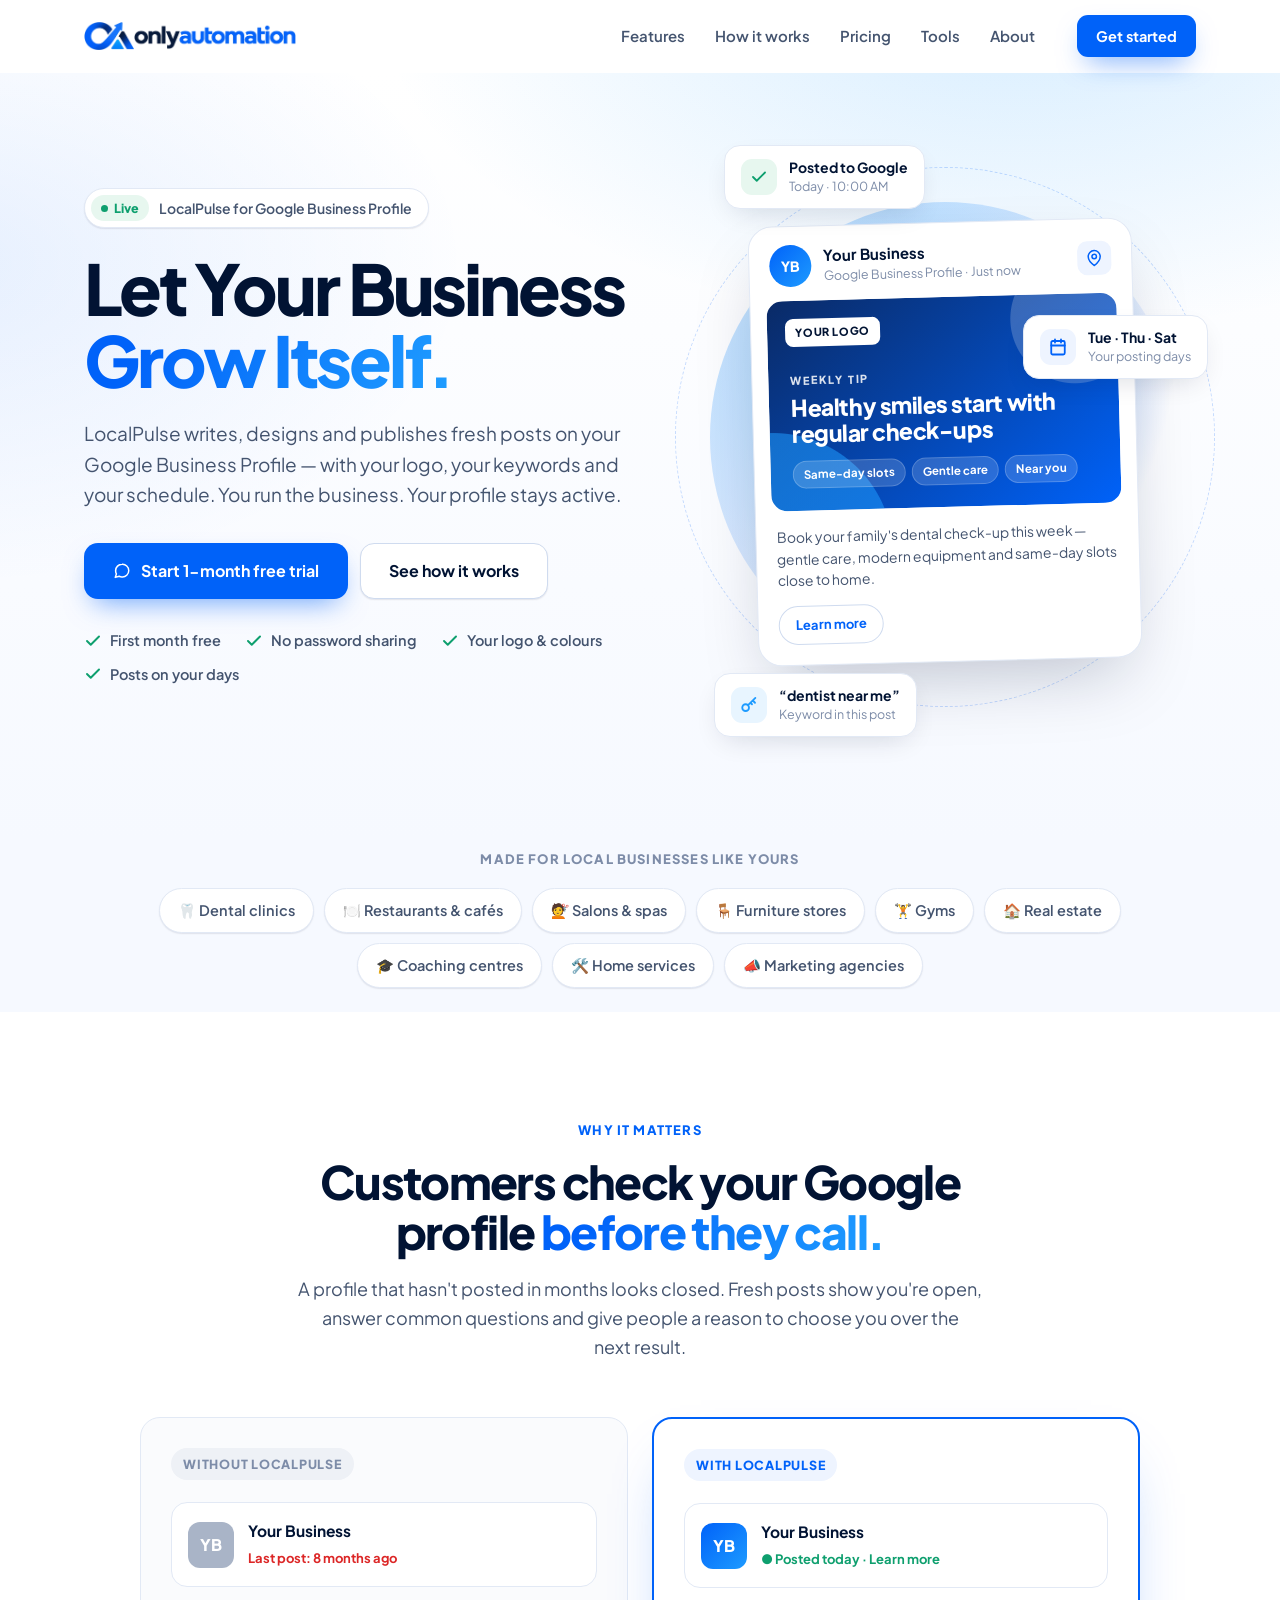
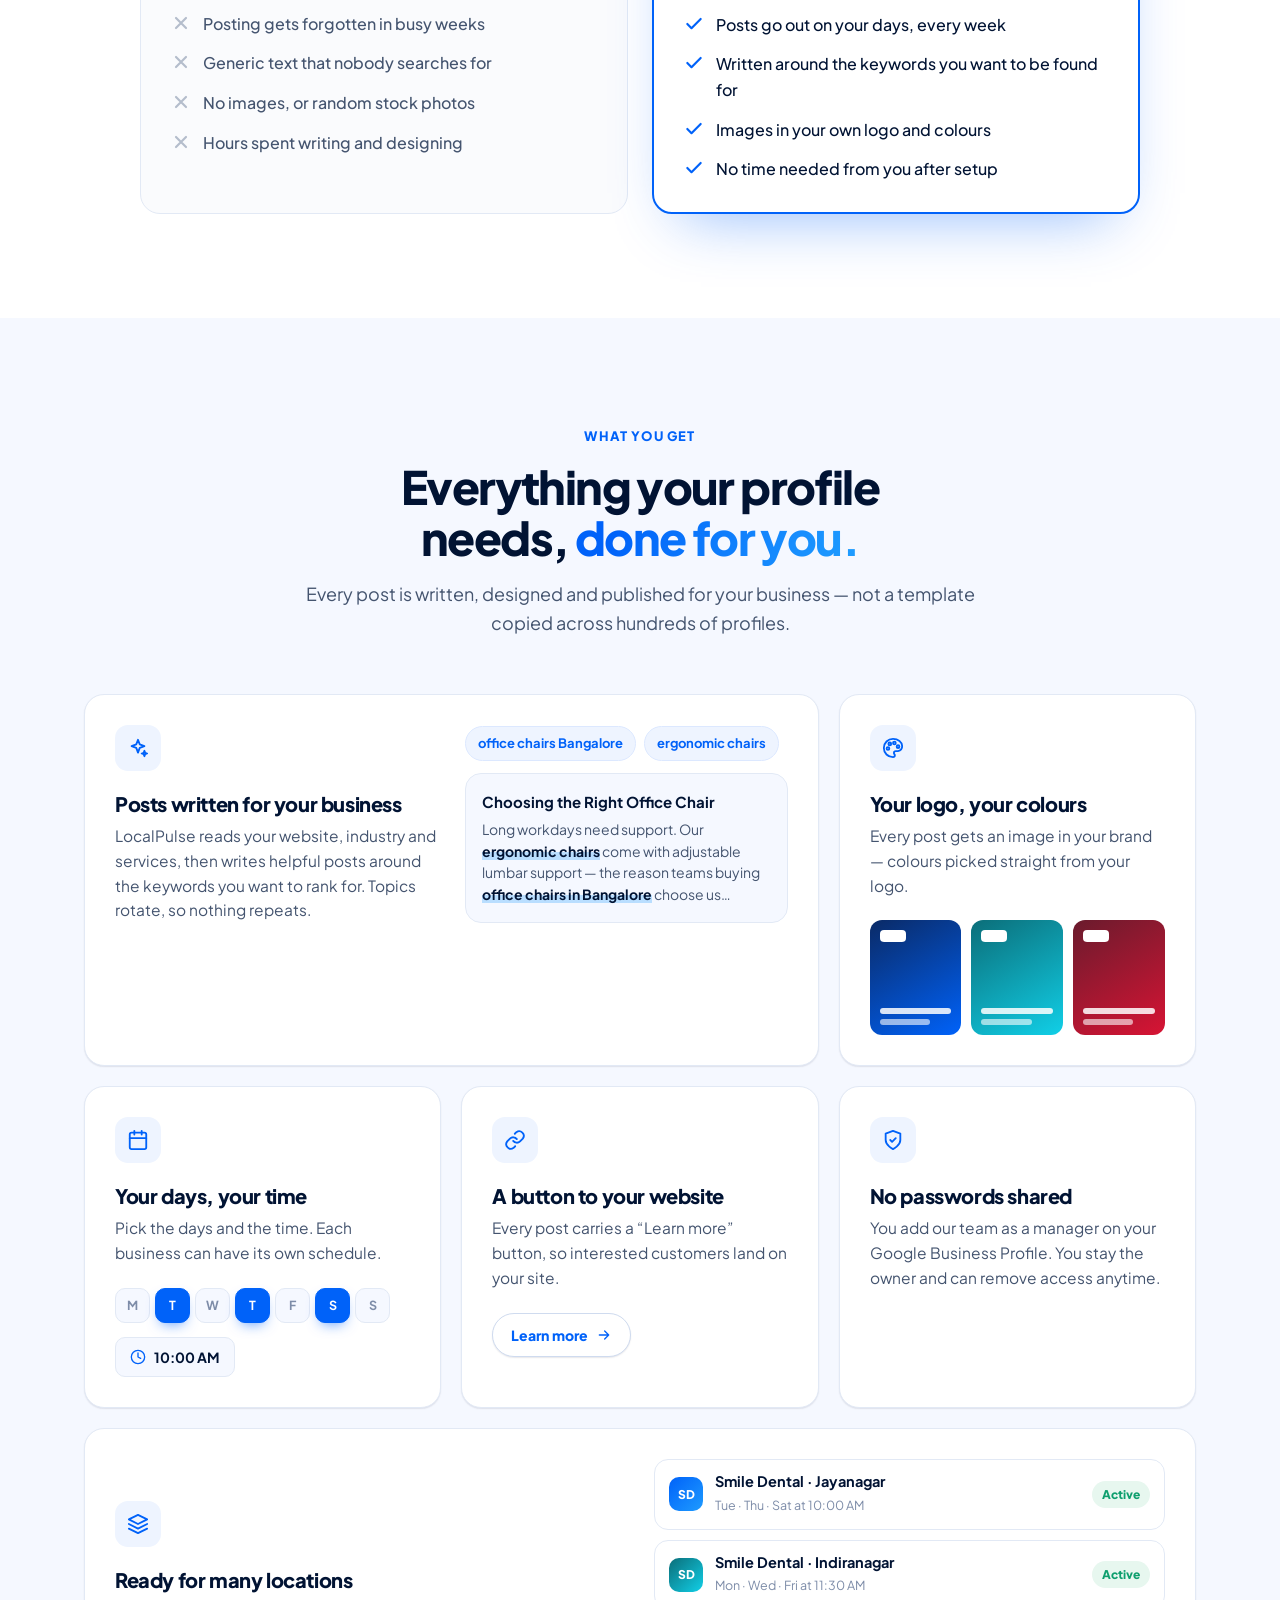
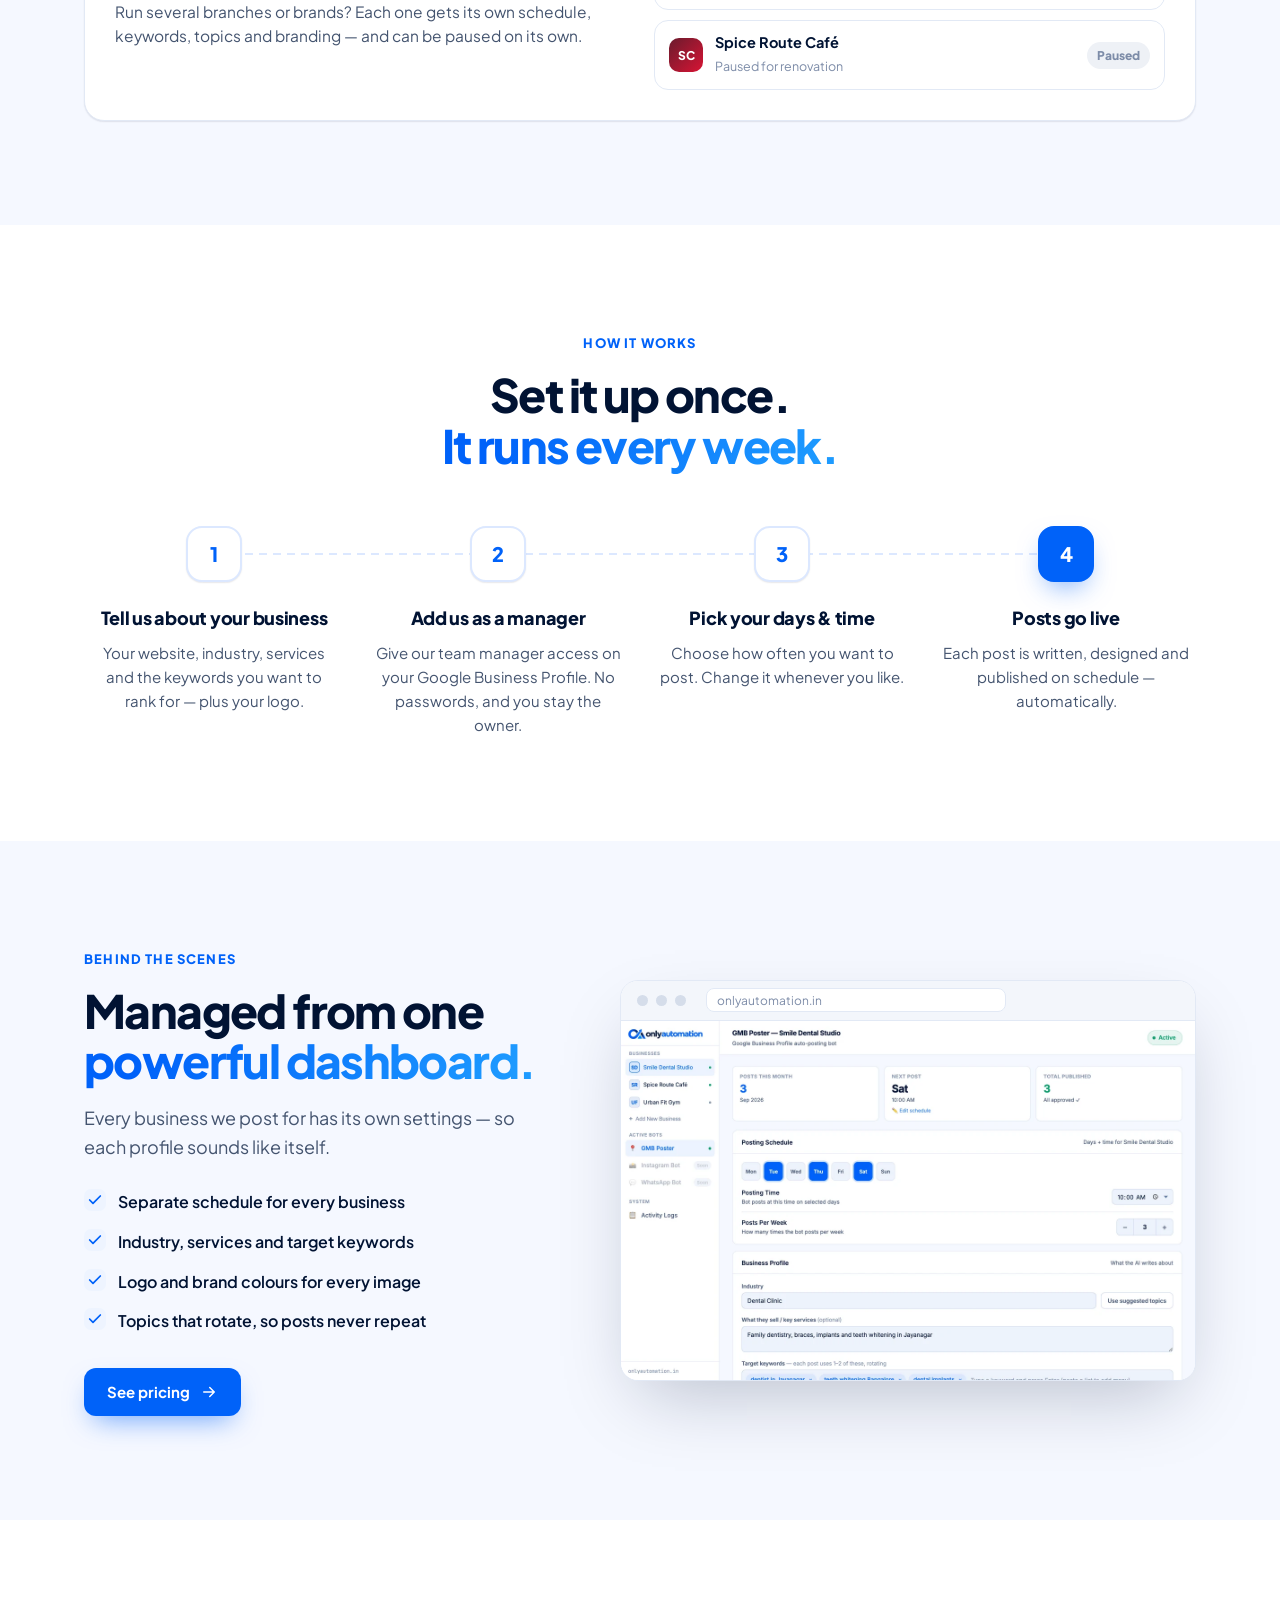
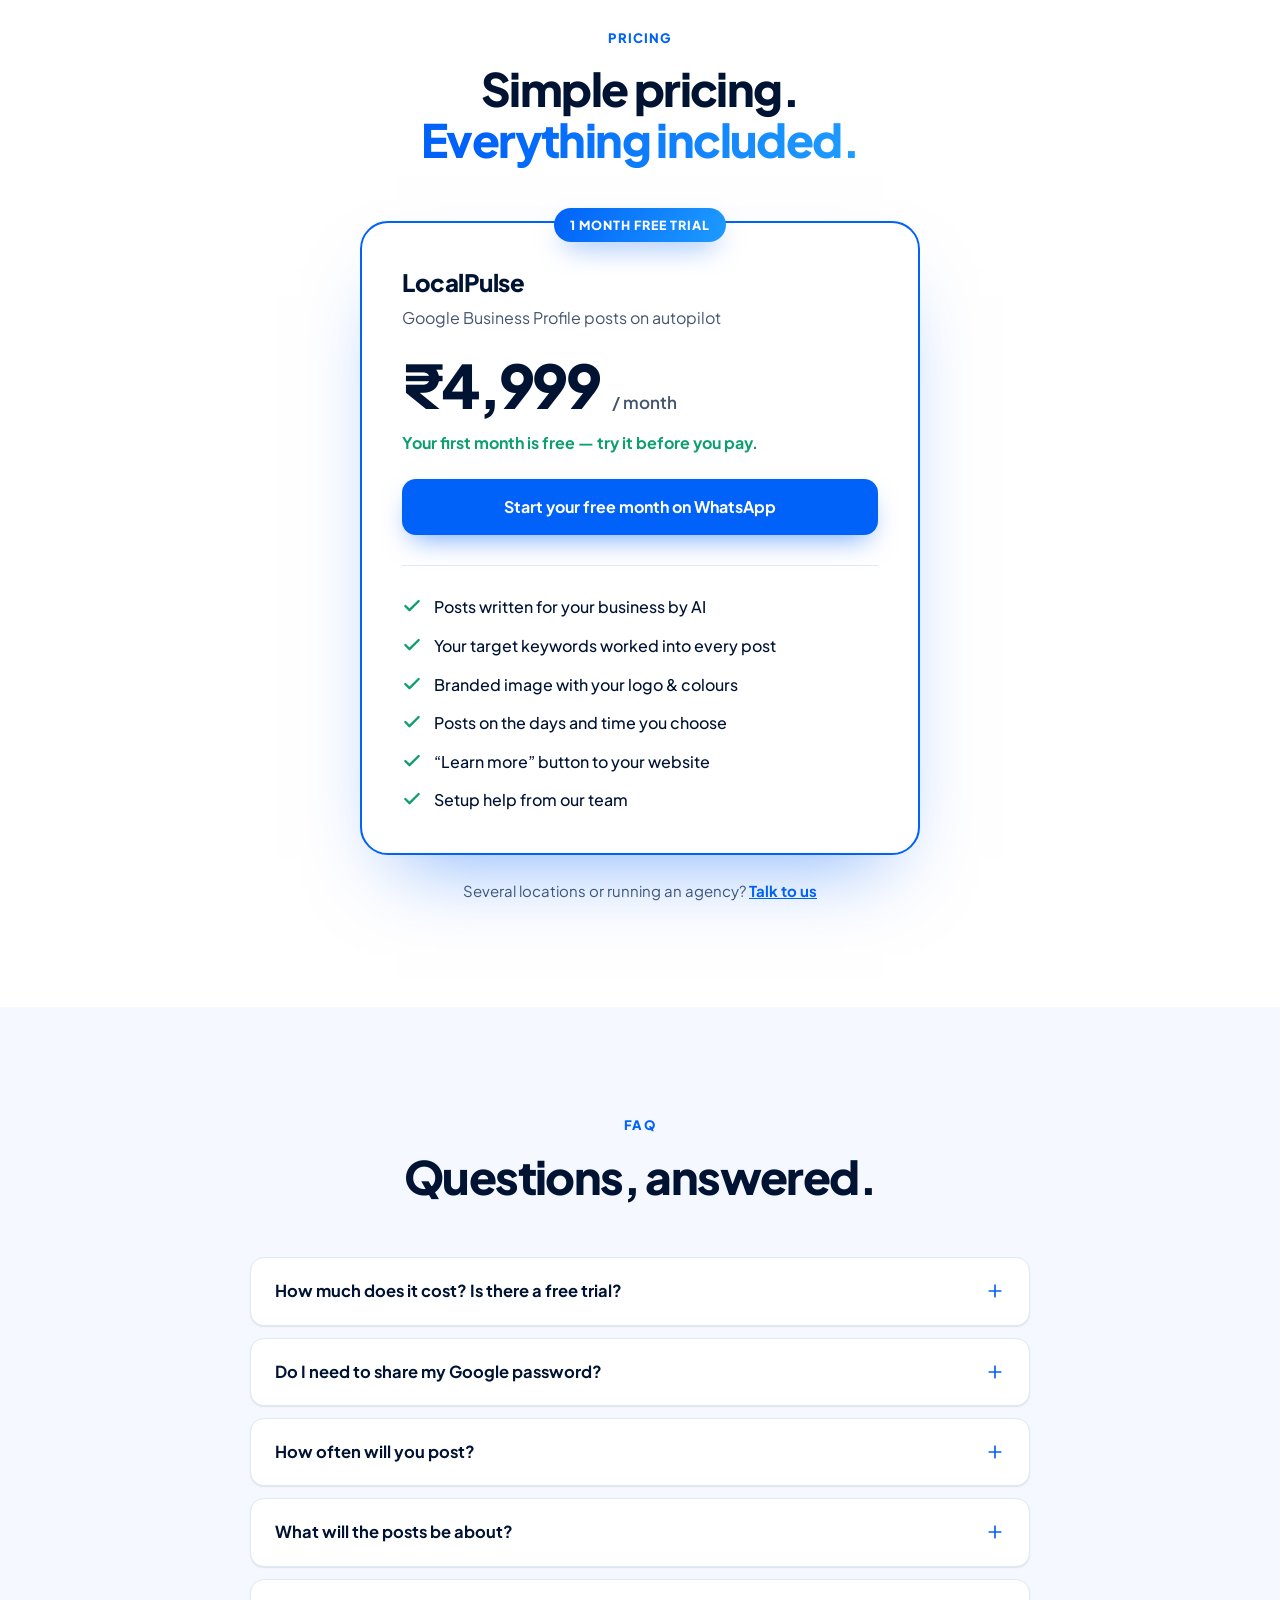
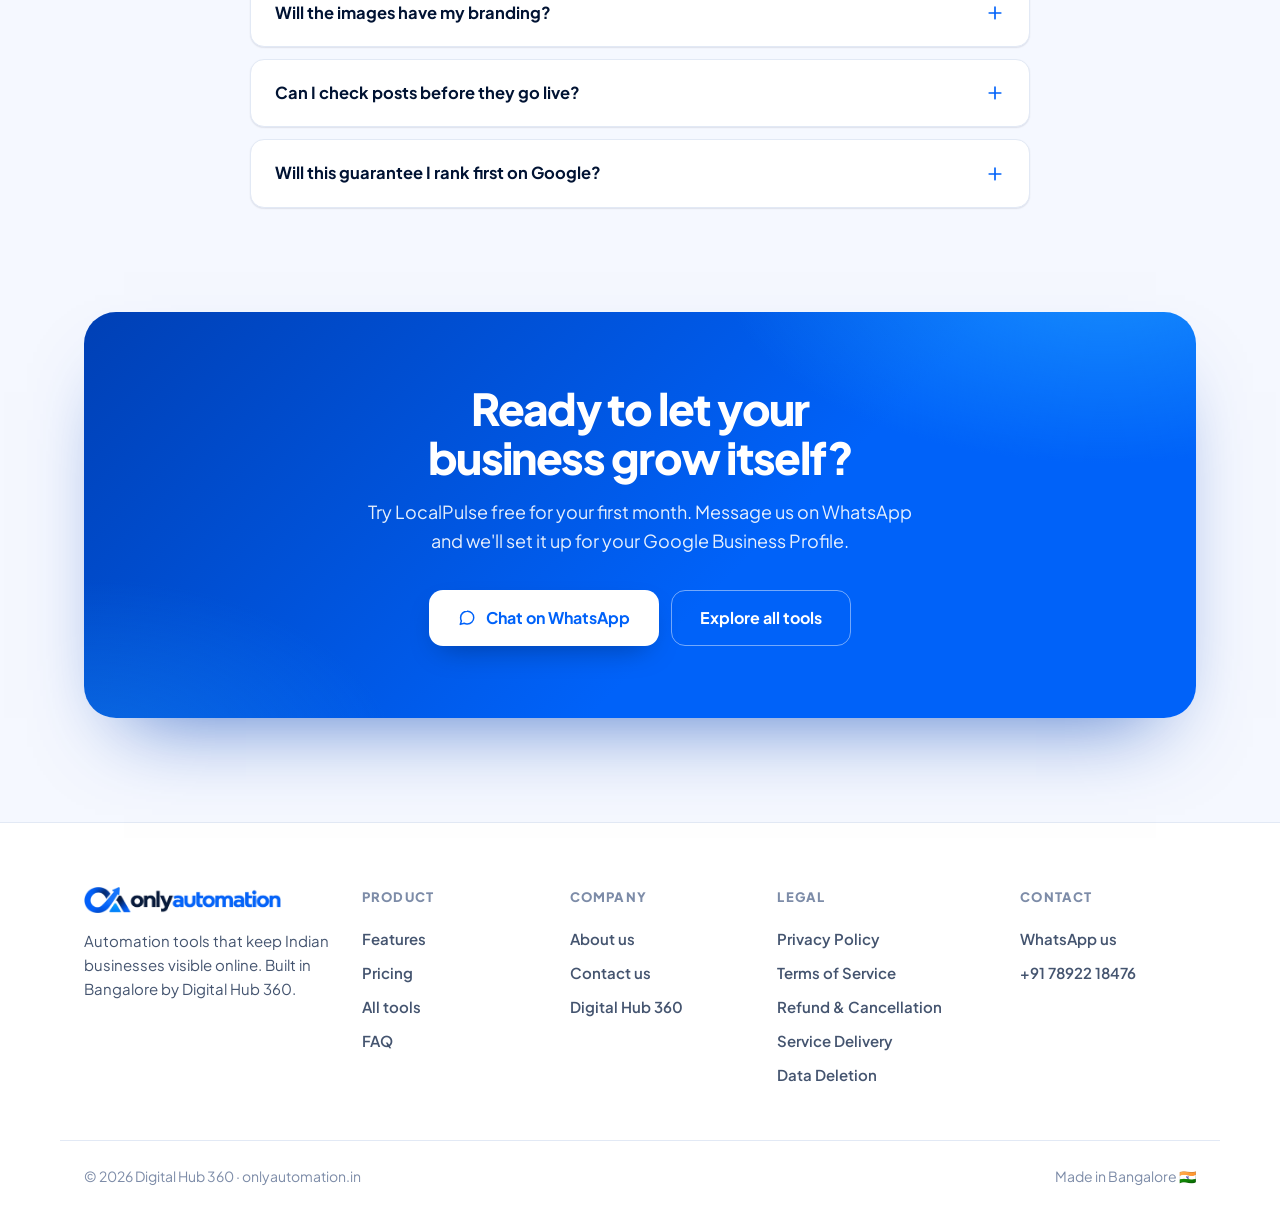
==== commit b7e85031: "feat: add privacy, terms, refund, delivery, data-deletion and contact pages Pages payment gateways a" ====
--- a/index.html
+++ b/index.html
@@ -365,20 +365,30 @@
       <a href="/#features">Features</a>
       <a href="/#pricing">Pricing</a>
       <a href="/tools">All tools</a>
+      <a href="/#faq">FAQ</a>
     </div>
     <div class="footer-col">
       <h4>Company</h4>
       <a href="/about">About us</a>
+      <a href="/contact">Contact us</a>
       <a href="https://digitalhub360.in" target="_blank" rel="noopener">Digital Hub 360</a>
+    </div>
+    <div class="footer-col">
+      <h4>Legal</h4>
+      <a href="/privacy">Privacy Policy</a>
+      <a href="/terms">Terms of Service</a>
+      <a href="/refund">Refund &amp; Cancellation</a>
+      <a href="/delivery">Service Delivery</a>
+      <a href="/data-deletion">Data Deletion</a>
     </div>
     <div class="footer-col">
       <h4>Contact</h4>
       <a href="https://wa.me/917892218476?text=Hi%20onlyautomation%2C%20I%27m%20interested%20in%20LocalPulse%20for%20my%20business" target="_blank" rel="noopener">WhatsApp us</a>
-      <a href="/#faq">FAQ</a>
+      <a href="tel:+917892218476">+91 78922 18476</a>
     </div>
   </div>
   <div class="container footer-bottom">
-    <span>© 2026 onlyautomation.in</span>
+    <span>© 2026 Digital Hub 360 · onlyautomation.in</span>
     <span>Made in Bangalore 🇮🇳</span>
   </div>
 </footer>
--- a/assets/site.css
+++ b/assets/site.css
@@ -301,9 +301,40 @@
 .builder p { color: var(--ink-2); margin-top: 6px; }
 .builder .btn { margin-left: auto; }
 
+/* ── Legal & contact pages ─────────────────────────── */
+.page-hero-sm { padding: 56px 0 48px; }
+.page-hero-sm h1 { font-size: clamp(32px, 4.6vw, 48px); }
+.legal-meta { margin-top: 14px; font-size: 14px; font-weight: 600; color: var(--ink-3); }
+.legal-section { padding-top: 56px; }
+.legal { max-width: 760px; margin: 0 auto; color: var(--ink-2); font-size: 16.5px; line-height: 1.75; }
+.legal h2 { color: var(--ink); font-size: 22px; line-height: 1.3; letter-spacing: -.02em; font-weight: 800; margin: 44px 0 12px; }
+.legal h3 { color: var(--ink); font-size: 17px; font-weight: 700; margin: 22px 0 8px; }
+.legal p + p { margin-top: 12px; }
+.legal ul, .legal ol { margin: 10px 0 0 22px; display: grid; gap: 8px; }
+.legal ul { list-style: disc; }
+.legal ol { list-style: decimal; }
+.legal li::marker { color: var(--blue); }
+.legal a { color: var(--blue); font-weight: 600; }
+.legal strong { color: var(--ink); }
+.legal-summary { background: var(--blue-50); border: 1px solid var(--blue-100); border-radius: var(--r-lg); padding: 24px 28px; }
+.legal-summary h2 { margin-top: 0; font-size: 18px; }
+.legal-contact { margin-top: 20px; padding: 22px 24px; border-radius: var(--r); background: var(--bg-soft); border: 1px solid var(--border); font-size: 15.5px; line-height: 1.6; }
+.legal-contact p + p { margin-top: 6px; }
+.contact-grid, .office-grid { display: grid; grid-template-columns: 1fr 1fr; gap: 20px; max-width: 900px; margin: 0 auto; }
+.office-grid { margin-top: 20px; }
+.contact-card { text-decoration: none; color: inherit; display: block; }
+.contact-card:hover { border-color: var(--blue-100); }
+.contact-value { display: inline-block; margin-top: 16px; font-size: 20px; font-weight: 800; color: var(--blue); letter-spacing: -.01em; }
+.office p { font-size: 15.5px; }
+.contact-legal { text-align: center; margin-top: 36px; color: var(--ink-3); font-size: 14.5px; }
+@media (max-width: 680px) {
+  .contact-grid, .office-grid { grid-template-columns: 1fr; }
+  .legal { font-size: 16px; }
+}
+
 /* ── Footer ────────────────────────────────────────── */
 .site-footer { border-top: 1px solid var(--border); background: #fff; padding: 64px 0 28px; }
-.footer-grid { display: grid; grid-template-columns: 1.6fr 1fr 1fr 1fr; gap: 40px; }
+.footer-grid { display: grid; grid-template-columns: 1.4fr 1fr 1fr 1.2fr 1fr; gap: 32px; }
 .footer-brand img { height: 26px; width: auto; }
 .footer-brand p { color: var(--ink-2); font-size: 15px; margin-top: 16px; max-width: 320px; }
 .footer-col h4 { font-size: 13px; font-weight: 800; letter-spacing: .09em; text-transform: uppercase; color: var(--ink-3); margin-bottom: 14px; }
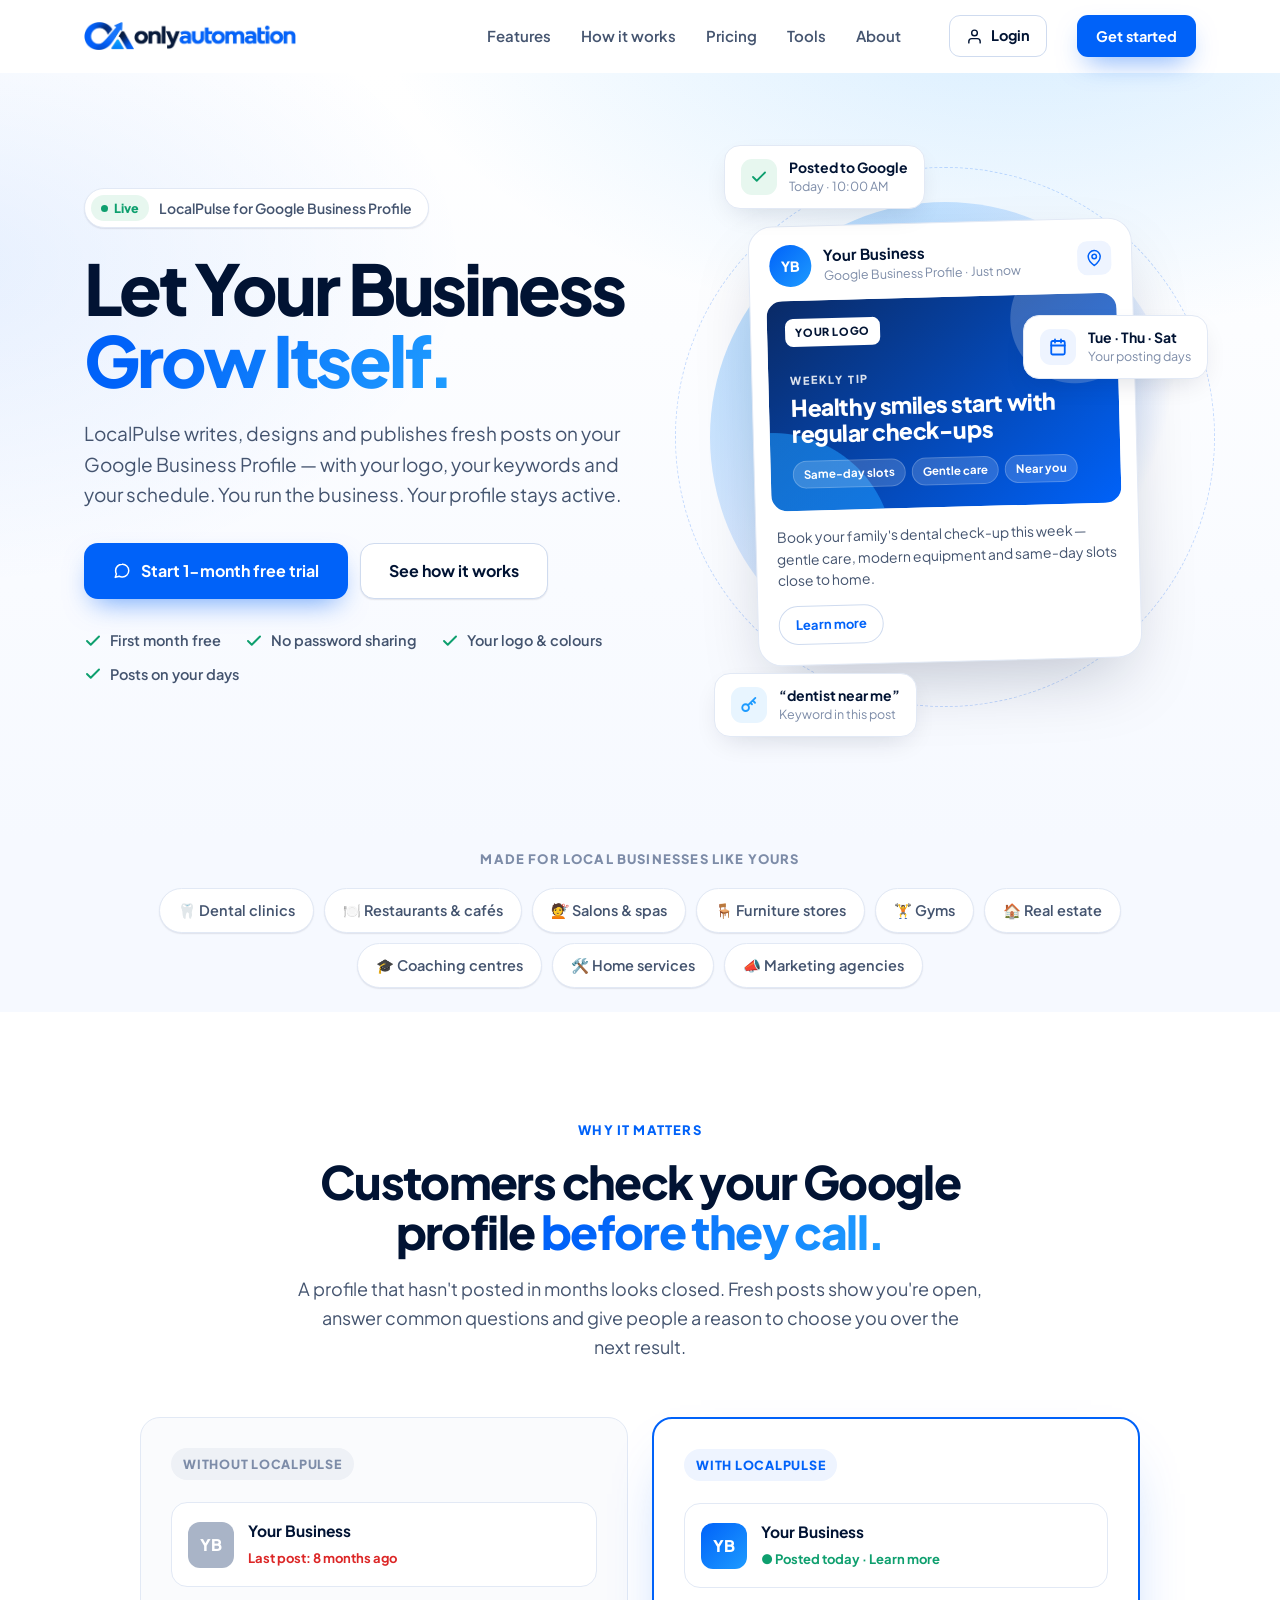
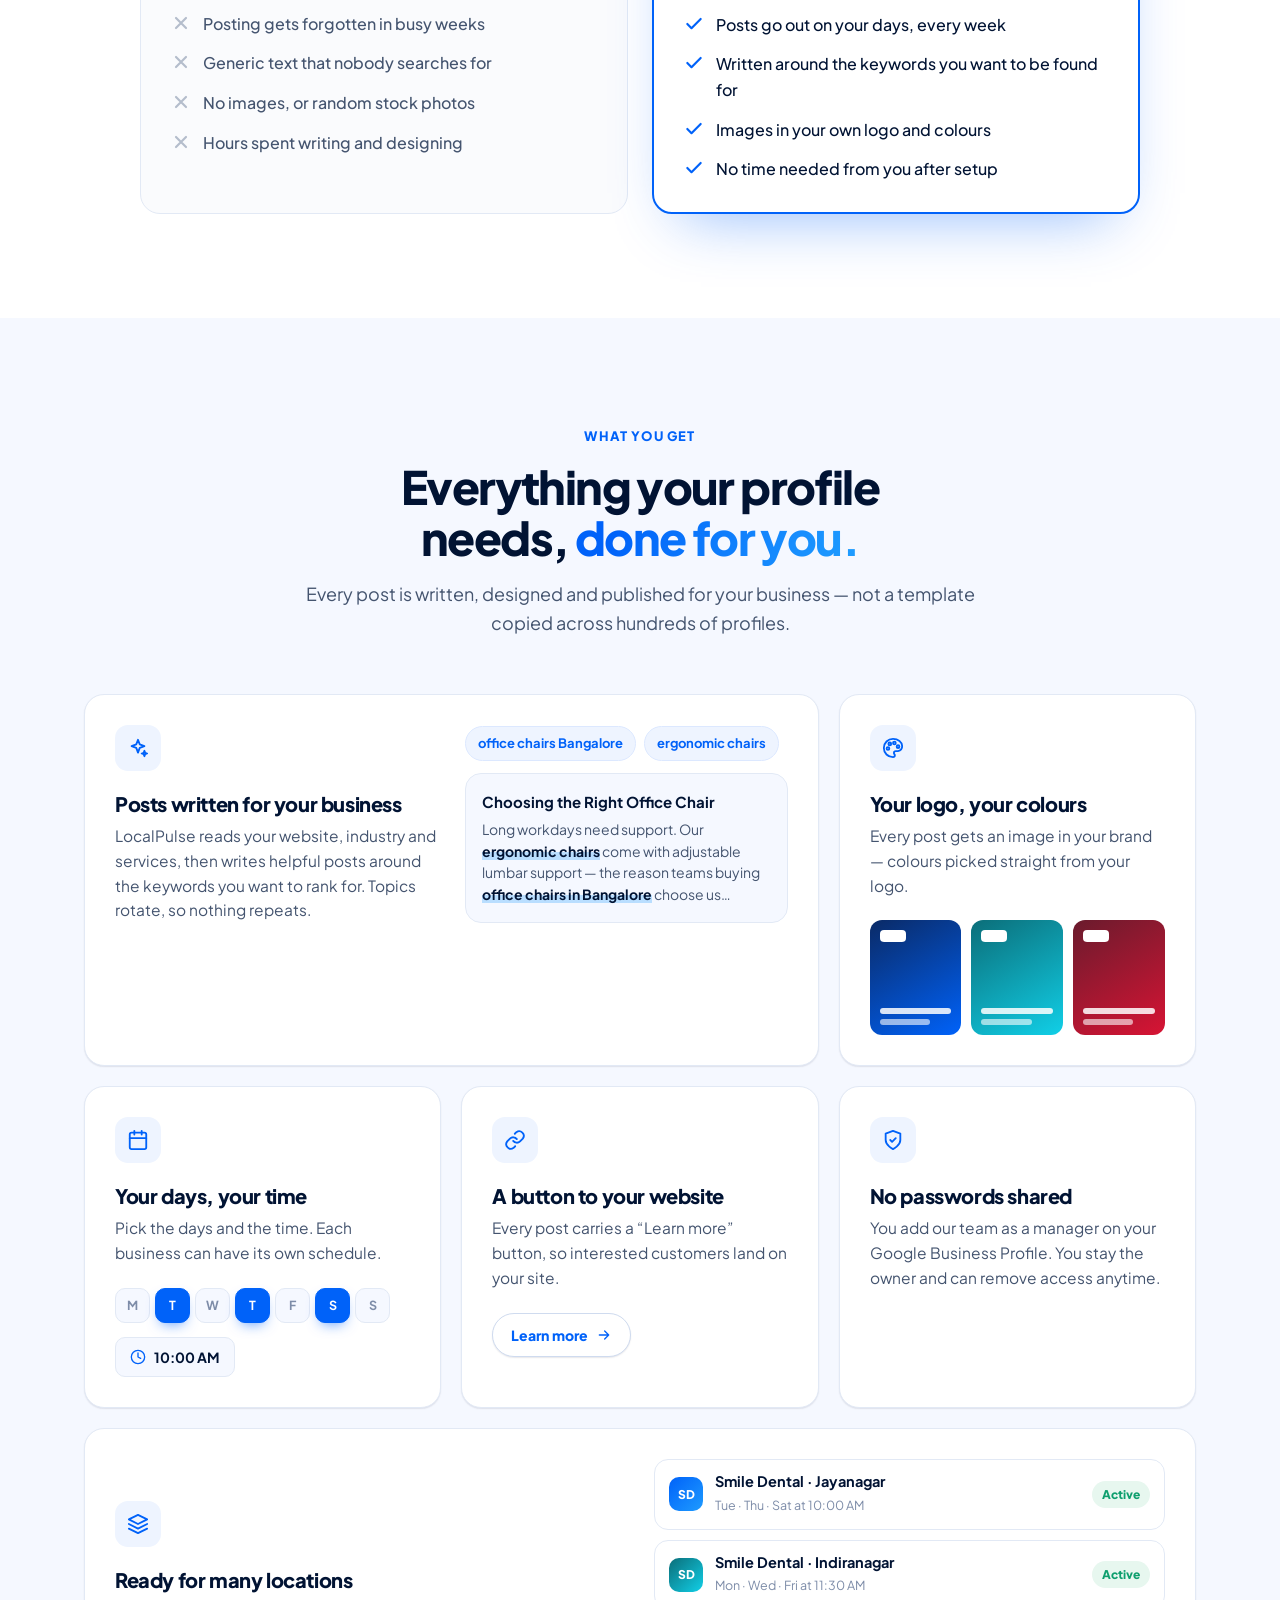
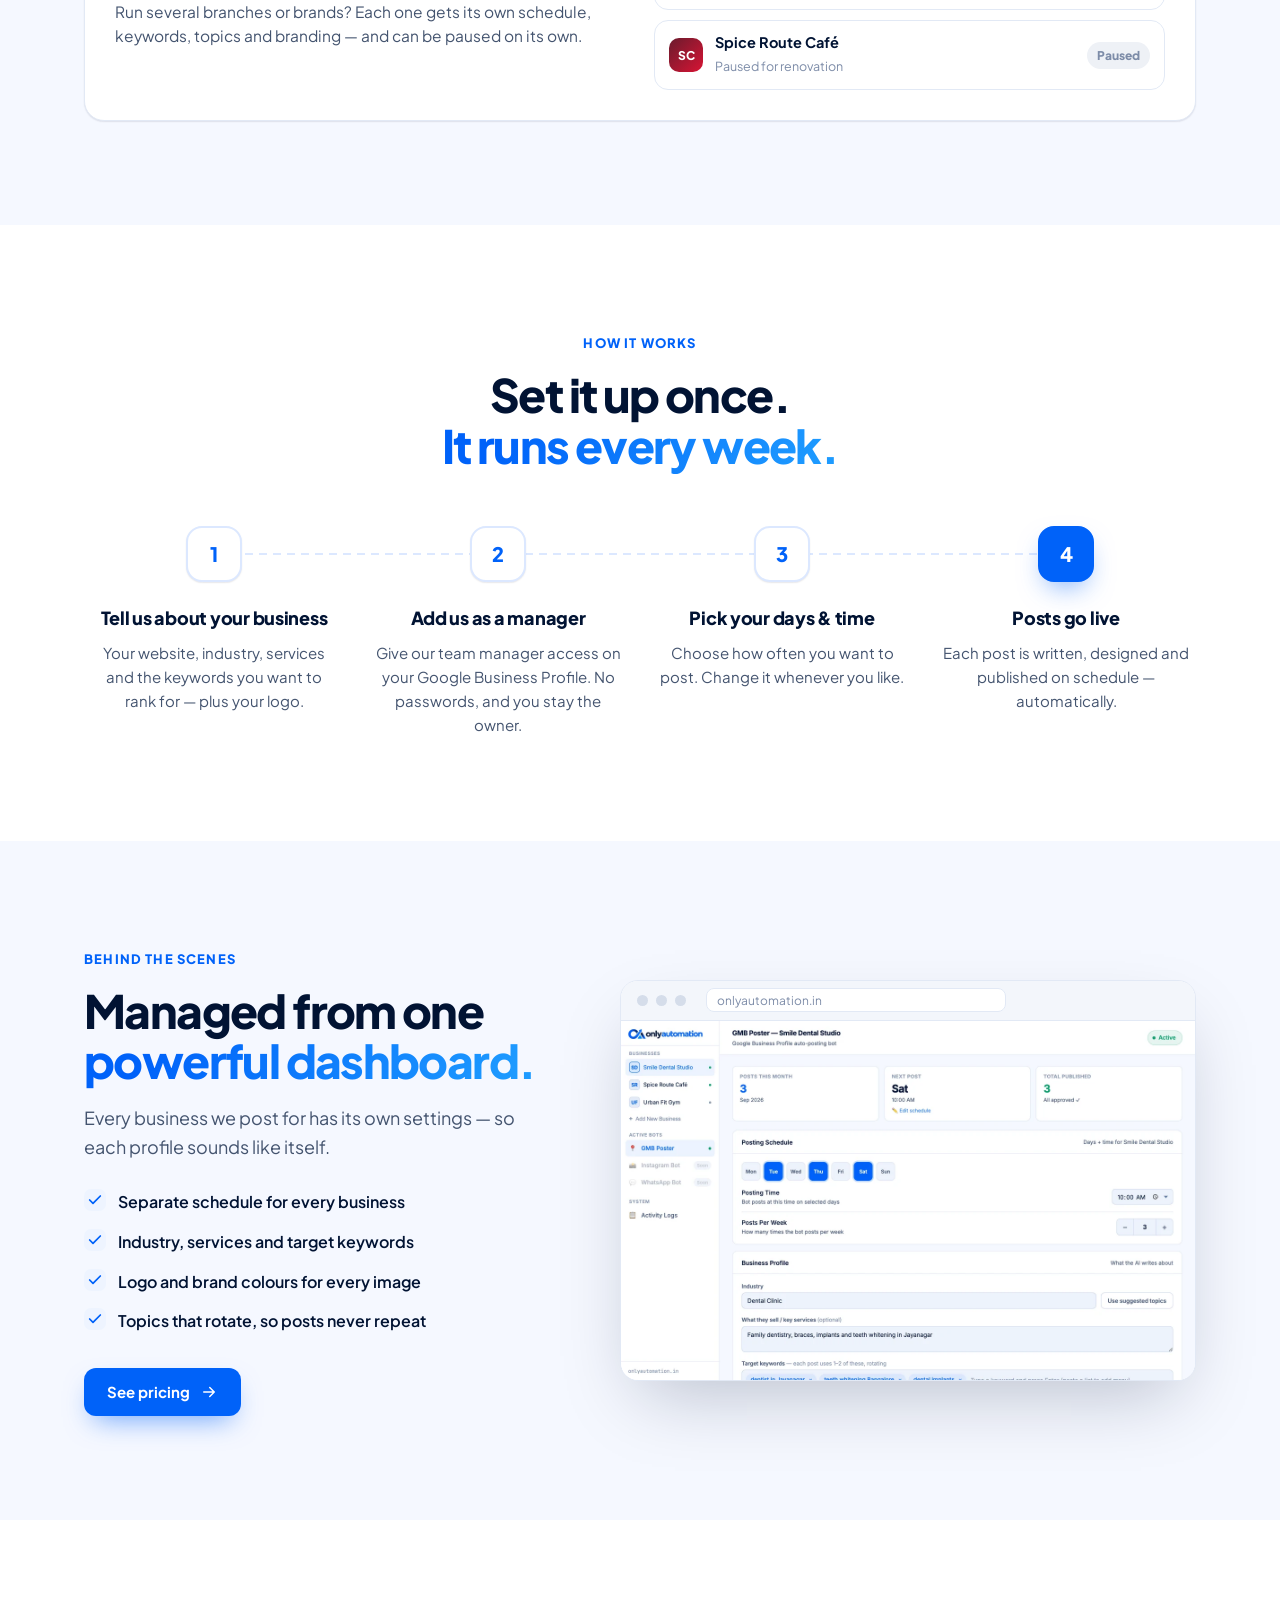
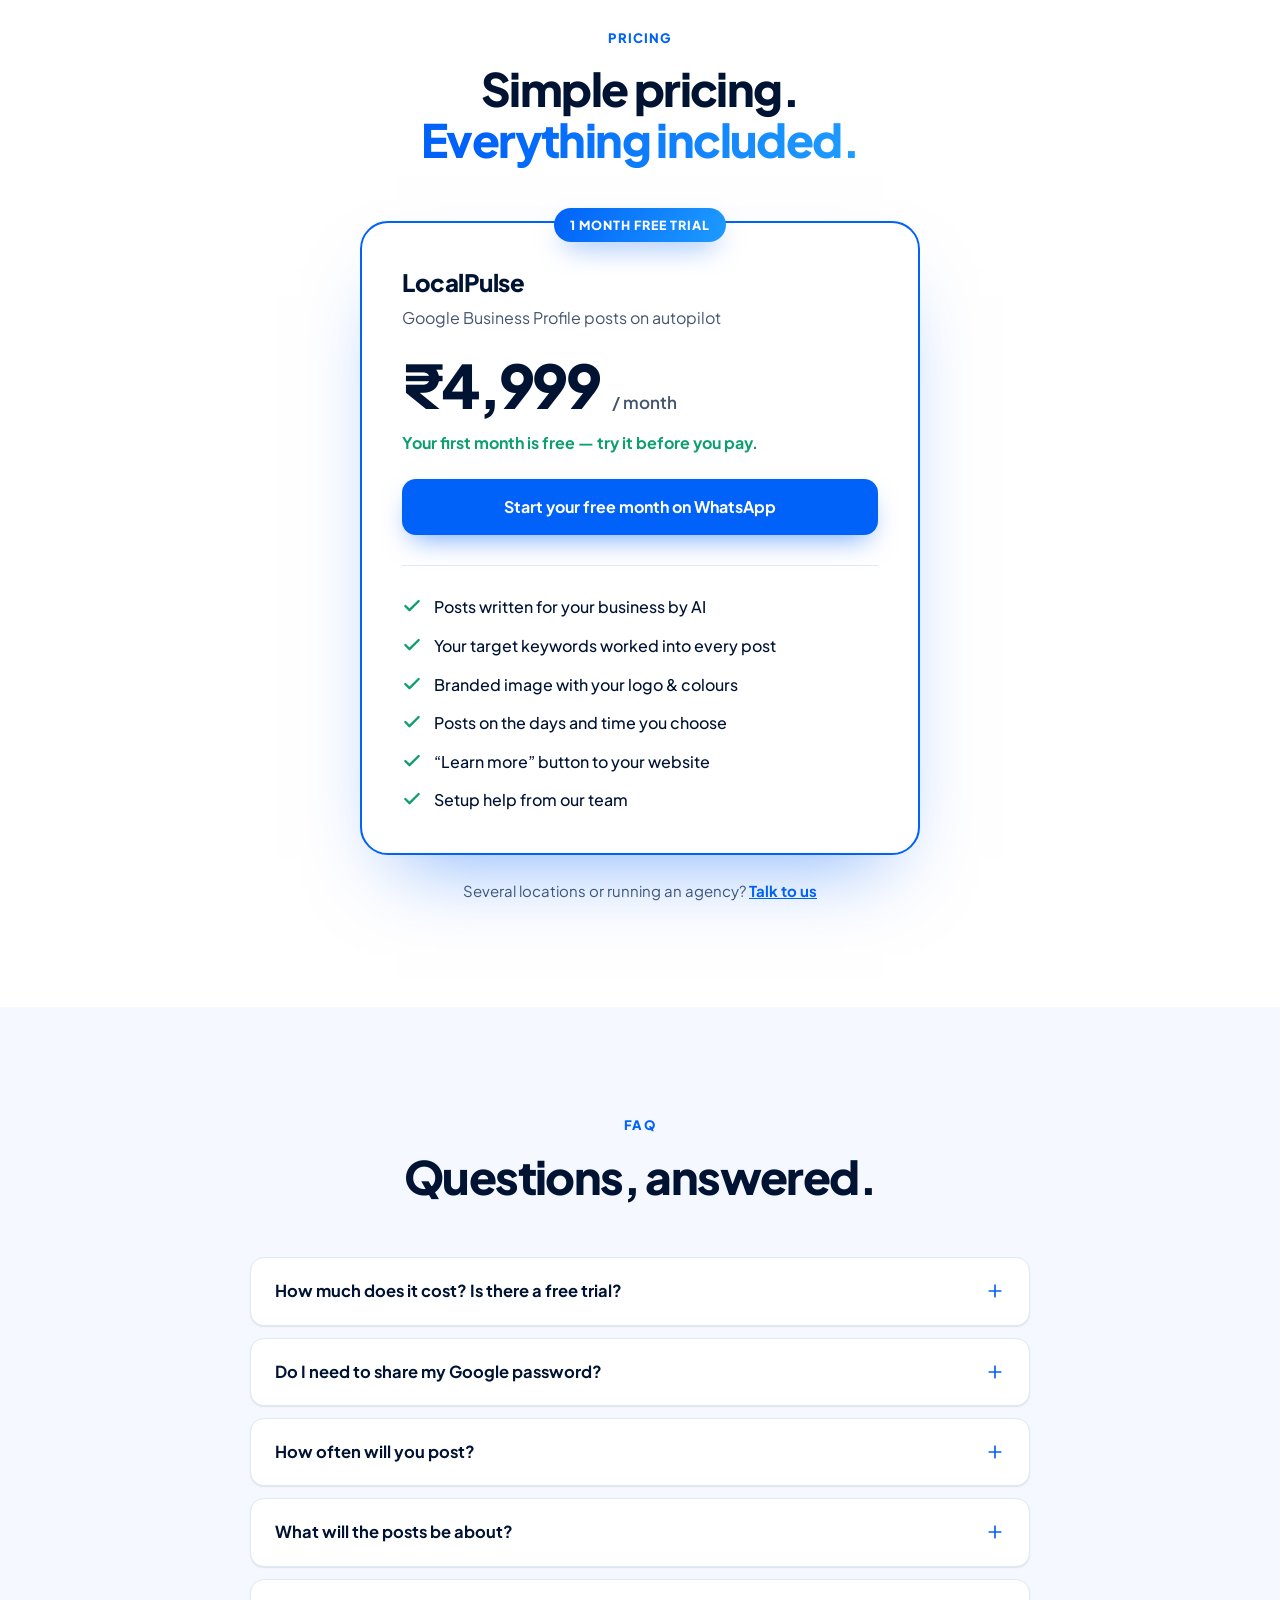
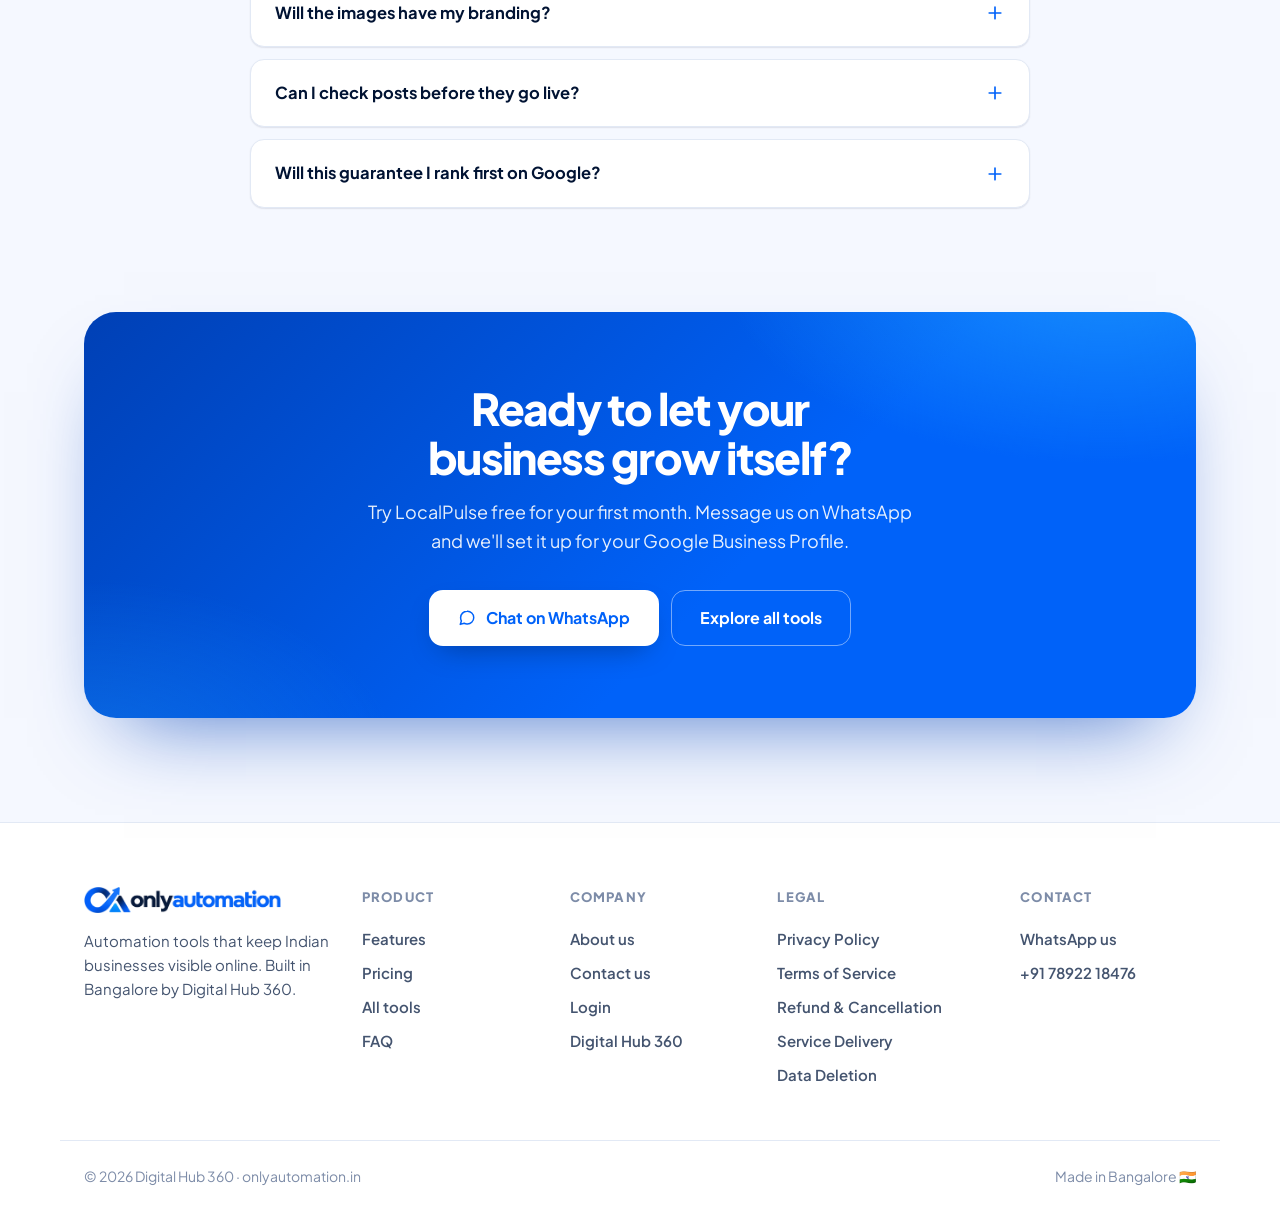
==== commit 45e8a21d: "feat: password-protect the dashboard and add a Login link Routing middleware now requires a signed l" ====
--- a/index.html
+++ b/index.html
@@ -27,6 +27,7 @@
       <a href="/tools">Tools</a>
       <a href="/about">About</a>
     </nav>
+    <a class="nav-login" href="/gmb-dashboard"><svg class="icon" viewBox="0 0 24 24"><path d="M20 21v-2a4 4 0 0 0-4-4H8a4 4 0 0 0-4 4v2"/><circle cx="12" cy="7" r="4"/></svg>Login</a>
     <a class="btn btn-primary btn-sm nav-cta" href="https://wa.me/917892218476?text=Hi%20onlyautomation%2C%20I%27m%20interested%20in%20LocalPulse%20for%20my%20business" target="_blank" rel="noopener">Get started</a>
     <button class="menu-btn" type="button" aria-expanded="false" aria-controls="mobile-menu" aria-label="Menu">
       <svg class="icon icon-open" viewBox="0 0 24 24"><path d="M4 6h16M4 12h16M4 18h16"/></svg>
@@ -39,6 +40,7 @@
     <a href="#pricing">Pricing</a>
     <a href="/tools">Tools</a>
     <a href="/about">About</a>
+    <a href="/gmb-dashboard">Login</a>
     <a class="btn btn-primary" href="https://wa.me/917892218476?text=Hi%20onlyautomation%2C%20I%27m%20interested%20in%20LocalPulse%20for%20my%20business" target="_blank" rel="noopener">Get started on WhatsApp</a>
   </div>
 </header>
@@ -371,6 +373,7 @@
       <h4>Company</h4>
       <a href="/about">About us</a>
       <a href="/contact">Contact us</a>
+      <a href="/gmb-dashboard">Login</a>
       <a href="https://digitalhub360.in" target="_blank" rel="noopener">Digital Hub 360</a>
     </div>
     <div class="footer-col">
--- a/assets/site.css
+++ b/assets/site.css
@@ -66,6 +66,10 @@
 .nav-links a { padding: 9px 14px; border-radius: 10px; font-size: 15px; font-weight: 600; color: var(--ink-2); text-decoration: none; transition: color .15s, background-color .15s; }
 .nav-links a:hover { color: var(--ink); background: var(--bg-soft); }
 .nav-links a[aria-current="page"] { color: var(--blue); }
+.nav-login { display: inline-flex; align-items: center; gap: 8px; height: 42px; padding: 0 16px; border-radius: 11px; border: 1.5px solid var(--border-2); background: #fff; font-size: 14.5px; font-weight: 700; color: var(--ink); text-decoration: none; margin-left: 6px; transition: color .15s, border-color .15s; }
+.nav-login:hover { color: var(--blue); border-color: var(--blue); }
+.nav-login .icon { width: 17px; height: 17px; }
+.nav-cta { margin-left: 2px; }
 .menu-btn { display: none; margin-left: auto; width: 44px; height: 44px; border-radius: 12px; border: 1px solid var(--border); background: #fff; color: var(--ink); align-items: center; justify-content: center; cursor: pointer; }
 .menu-btn .icon-close { display: none; }
 .site-header.open .menu-btn .icon-open { display: none; }
@@ -363,7 +367,7 @@
   .col-6 .f-split { grid-template-columns: 1fr; }
 }
 @media (max-width: 900px) {
-  .nav-links, .nav-cta { display: none; }
+  .nav-links, .nav-cta, .nav-login { display: none; }
   .menu-btn { display: flex; }
   .steps { grid-template-columns: 1fr 1fr; row-gap: 40px; }
   .steps::before { display: none; }
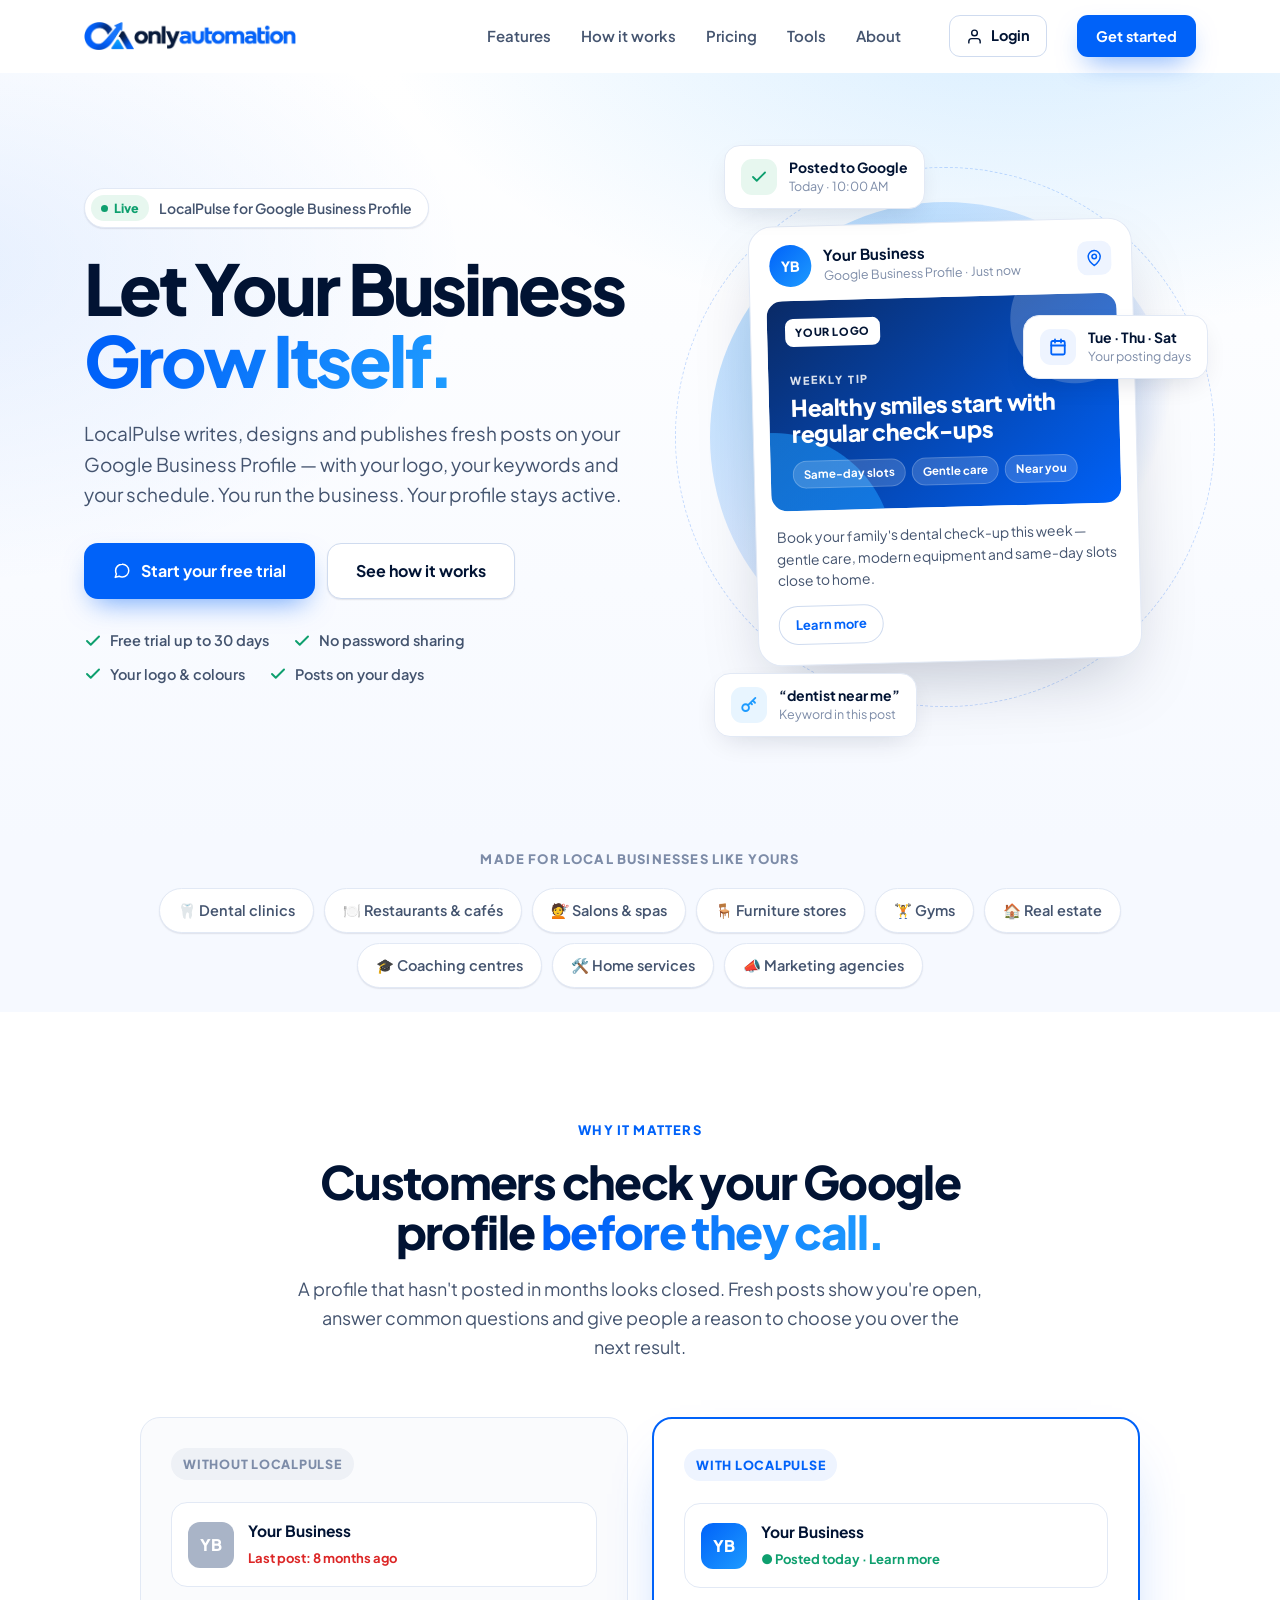
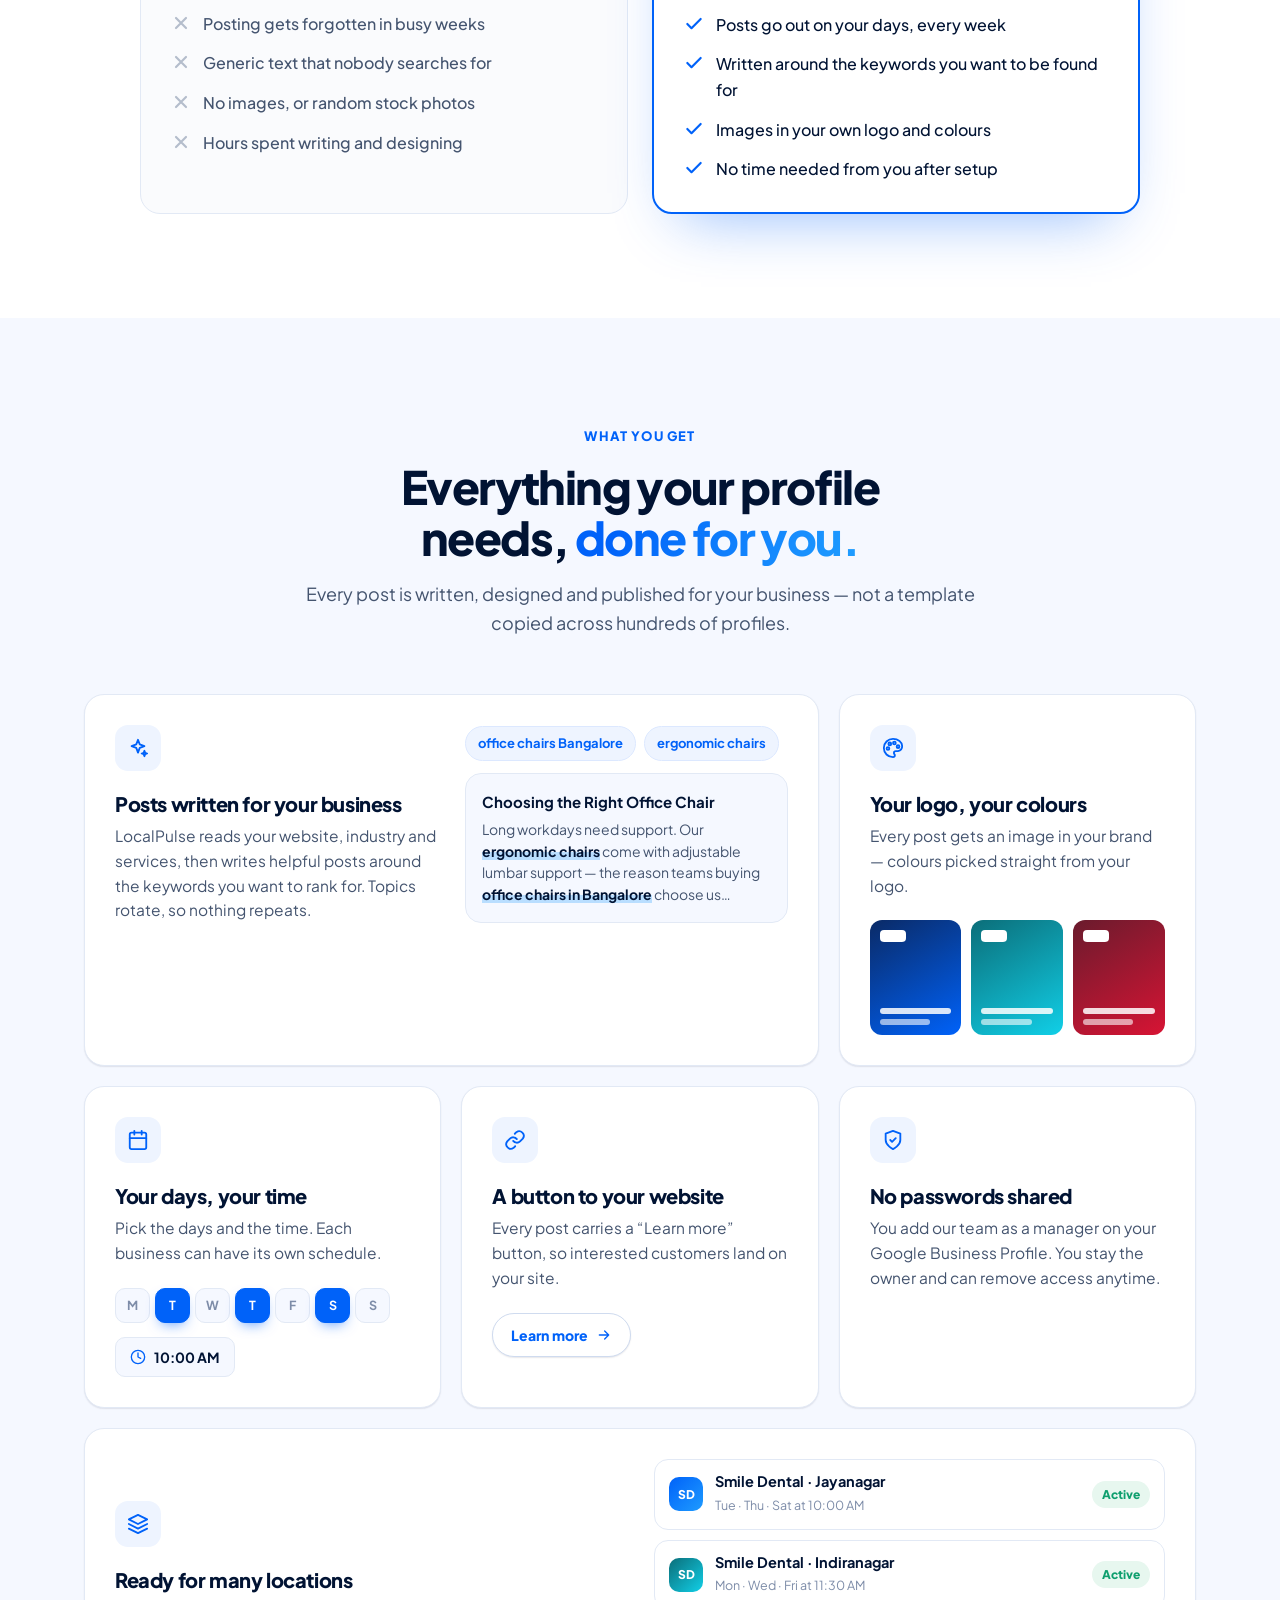
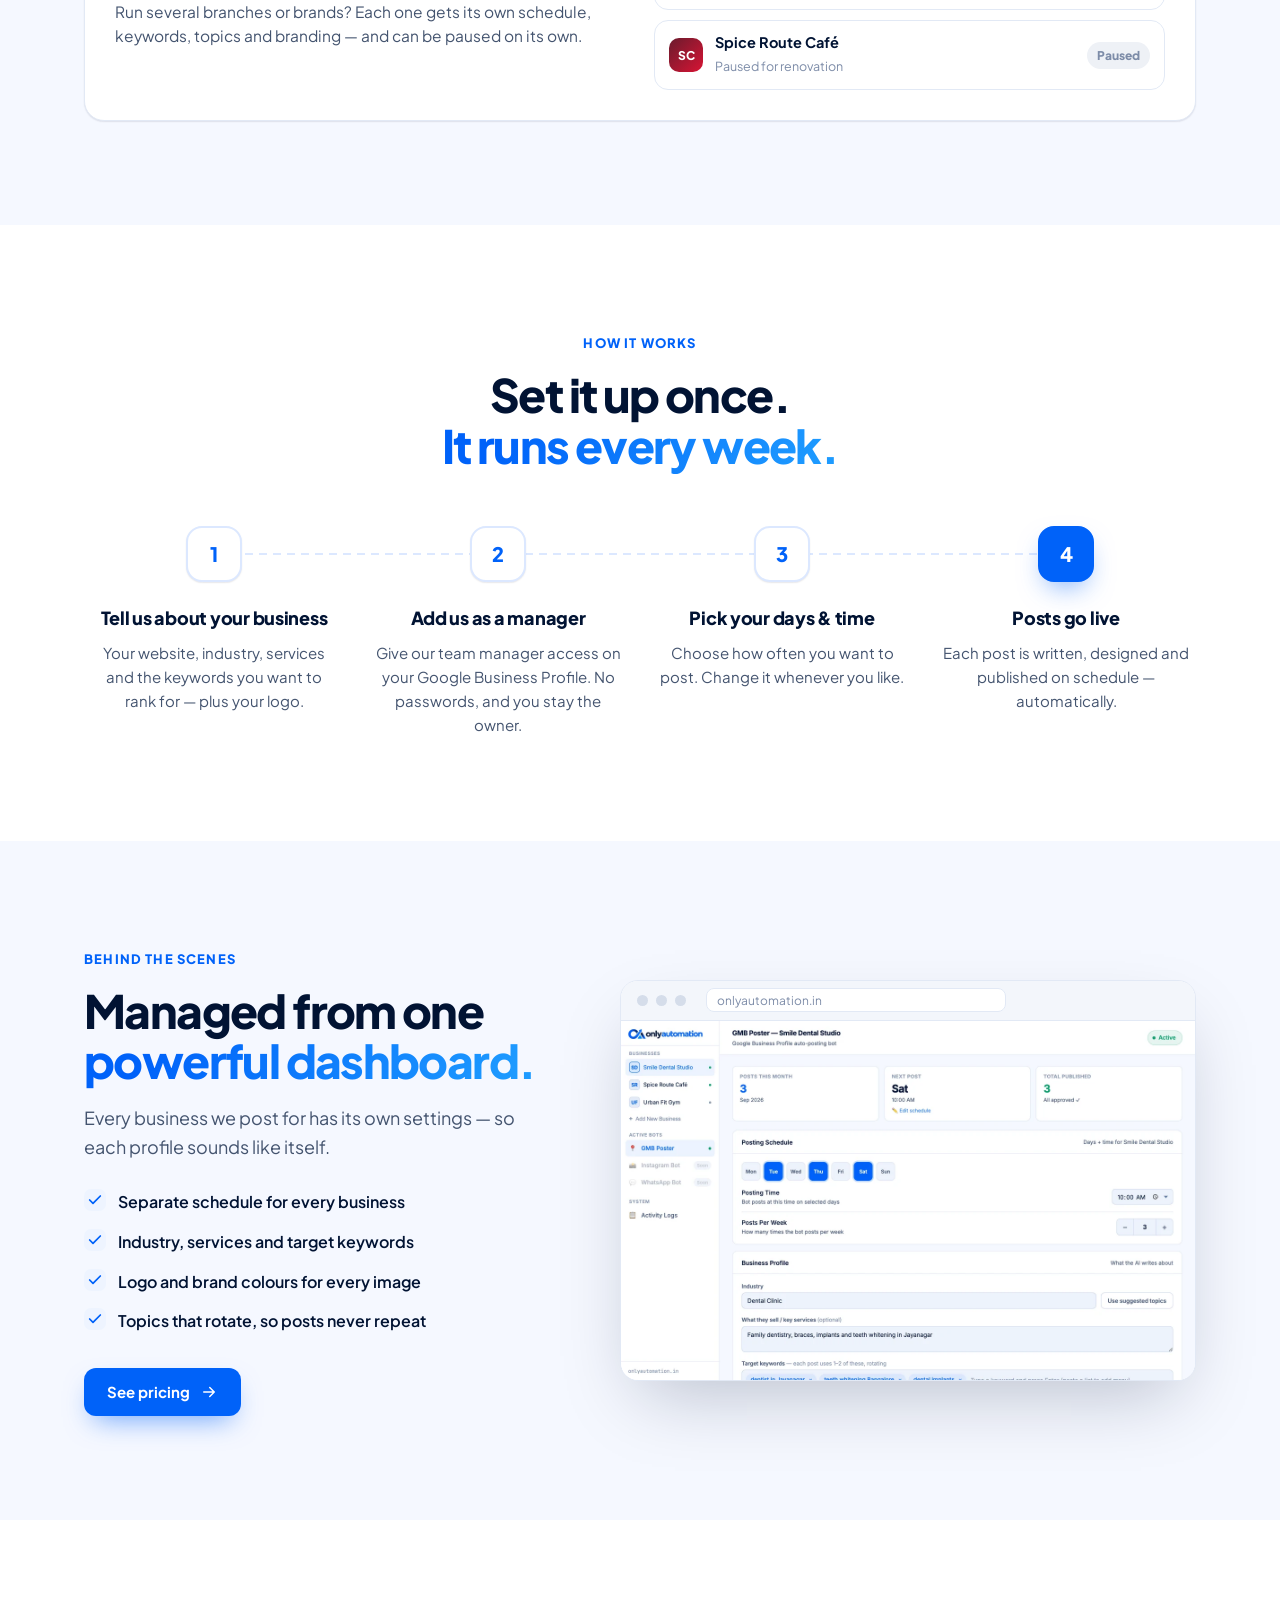
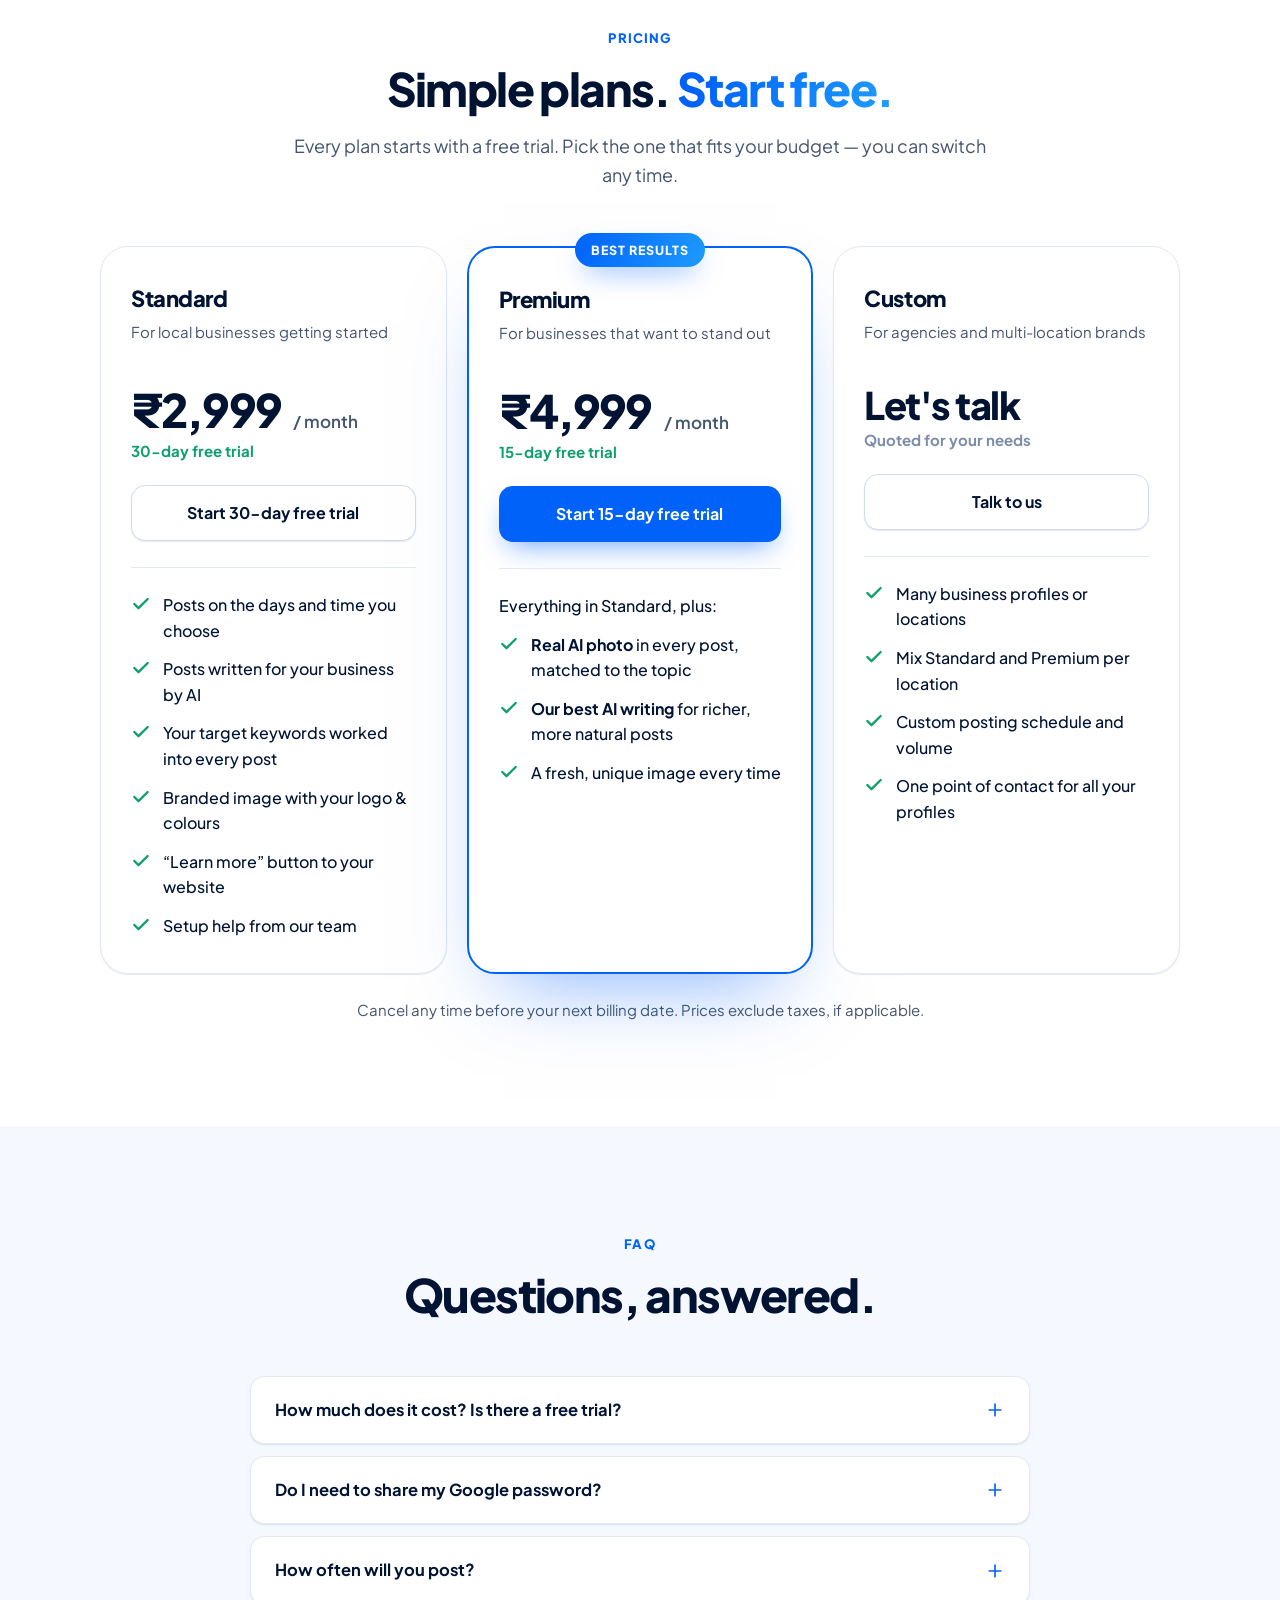
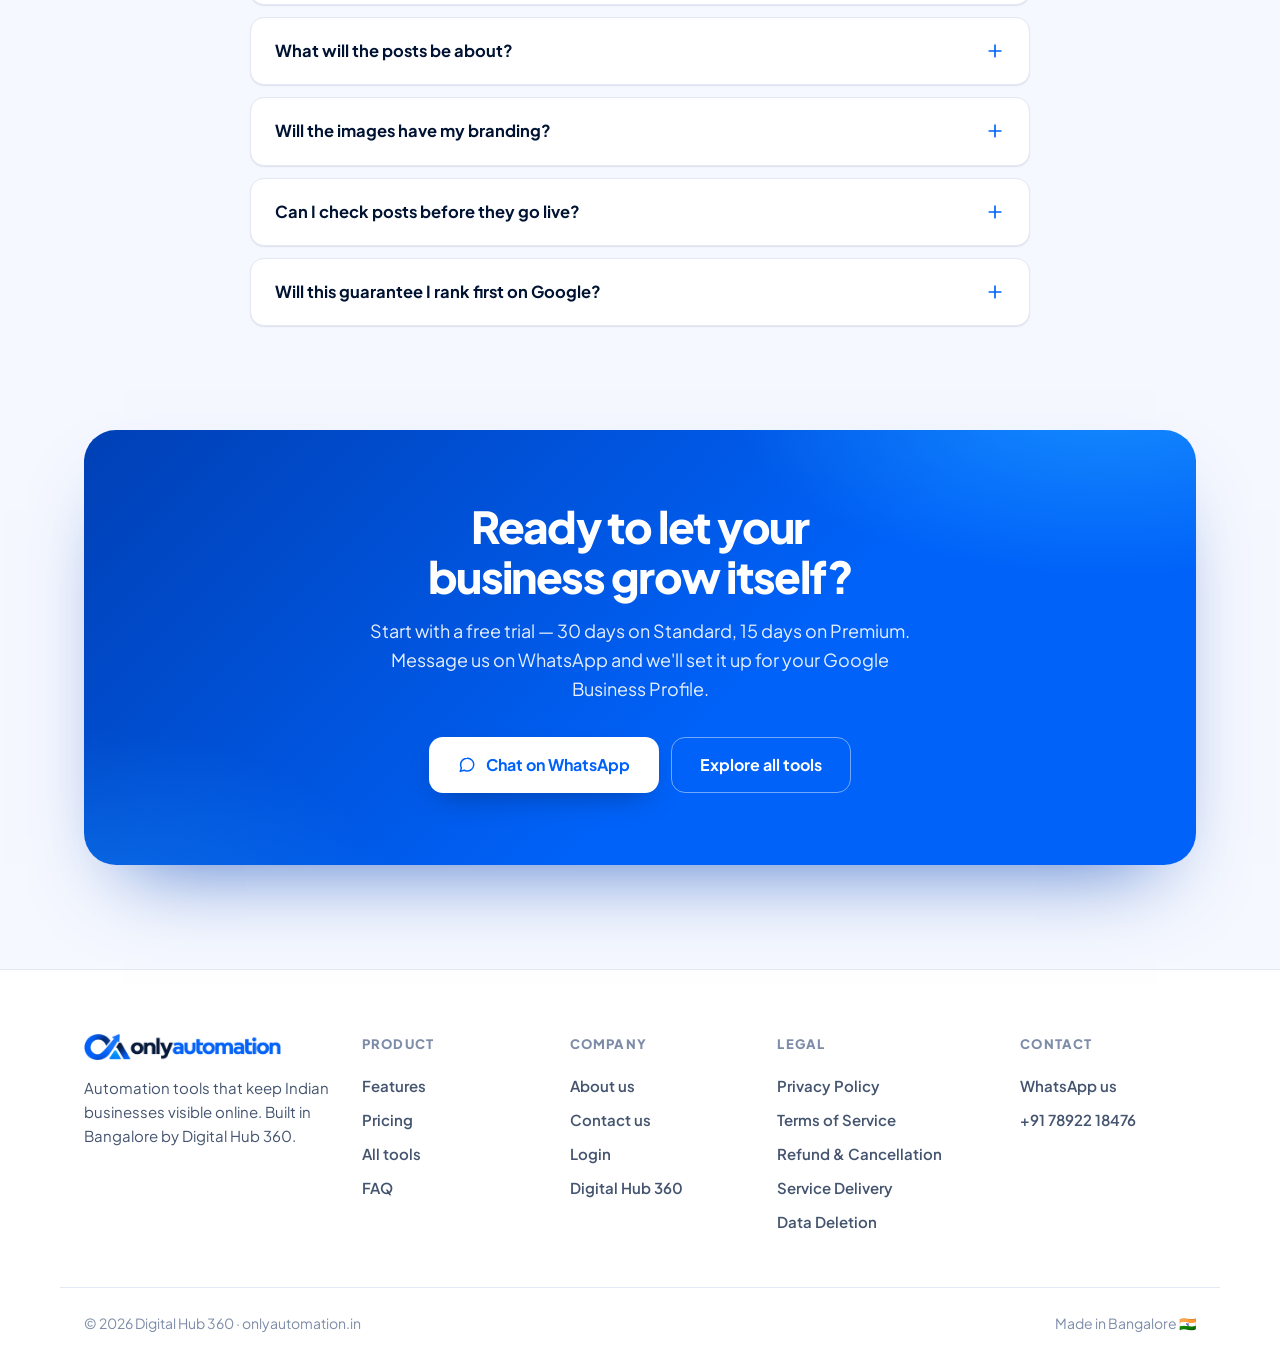
==== commit 3da4ed1f: "feat: three pricing plans — Standard, Premium, Custom Standard ₹2,999/month with a 30-day free trial" ====
--- a/index.html
+++ b/index.html
@@ -55,14 +55,14 @@
       <h1>Let Your Business <span class="grad">Grow Itself.</span></h1>
       <p class="hero-sub">LocalPulse writes, designs and publishes fresh posts on your Google Business Profile — with your logo, your keywords and your schedule. You run the business. Your profile stays active.</p>
       <div class="hero-ctas">
-        <a class="btn btn-primary btn-lg" href="https://wa.me/917892218476?text=Hi%20onlyautomation%2C%20I%27d%20like%20to%20start%20the%201-month%20free%20trial%20of%20LocalPulse" target="_blank" rel="noopener">
+        <a class="btn btn-primary btn-lg" href="https://wa.me/917892218476?text=Hi%20onlyautomation%2C%20I%27d%20like%20to%20start%20a%20free%20trial%20of%20LocalPulse" target="_blank" rel="noopener">
           <svg class="icon" viewBox="0 0 24 24"><path d="M21 11.5a8.4 8.4 0 0 1-9 8.4 8.6 8.6 0 0 1-3.8-.9L3 20.5l1.5-4.6A8.4 8.4 0 0 1 3.5 11.5 8.5 8.5 0 0 1 12 3a8.4 8.4 0 0 1 9 8.5z"/></svg>
-          Start 1-month free trial
+          Start your free trial
         </a>
         <a class="btn btn-secondary btn-lg" href="#how">See how it works</a>
       </div>
       <div class="hero-trust">
-        <span><svg class="icon" viewBox="0 0 24 24"><path d="M20 6 9 17l-5-5"/></svg>First month free</span>
+        <span><svg class="icon" viewBox="0 0 24 24"><path d="M20 6 9 17l-5-5"/></svg>Free trial up to 30 days</span>
         <span><svg class="icon" viewBox="0 0 24 24"><path d="M20 6 9 17l-5-5"/></svg>No password sharing</span>
         <span><svg class="icon" viewBox="0 0 24 24"><path d="M20 6 9 17l-5-5"/></svg>Your logo &amp; colours</span>
         <span><svg class="icon" viewBox="0 0 24 24"><path d="M20 6 9 17l-5-5"/></svg>Posts on your days</span>
@@ -273,27 +273,54 @@
   <div class="container">
     <div class="section-head reveal">
       <span class="eyebrow">Pricing</span>
-      <h2>Simple pricing. <span class="grad">Everything included.</span></h2>
-    </div>
-    <div class="price-wrap reveal">
-      <div class="price-card">
-        <span class="offer">1 month free trial</span>
-        <h3>LocalPulse</h3>
-        <p class="price-desc">Google Business Profile posts on autopilot</p>
+      <h2>Simple plans. <span class="grad">Start free.</span></h2>
+      <p>Every plan starts with a free trial. Pick the one that fits your budget — you can switch any time.</p>
+    </div>
+    <div class="plans">
+      <article class="plan-card reveal">
+        <h3>Standard</h3>
+        <p class="plan-for">For local businesses getting started</p>
+        <div class="price"><b>₹2,999</b><span>/ month</span></div>
+        <p class="plan-trial">30-day free trial</p>
+        <a class="btn btn-secondary btn-lg" href="https://wa.me/917892218476?text=Hi%20onlyautomation%2C%20I%27d%20like%20to%20start%20the%2030-day%20free%20trial%20of%20LocalPulse%20Standard" target="_blank" rel="noopener">Start 30-day free trial</a>
+        <ul class="price-list">
+          <li><svg class="icon" viewBox="0 0 24 24"><path d="M20 6 9 17l-5-5"/></svg><span>Posts on the days and time you choose</span></li>
+          <li><svg class="icon" viewBox="0 0 24 24"><path d="M20 6 9 17l-5-5"/></svg><span>Posts written for your business by AI</span></li>
+          <li><svg class="icon" viewBox="0 0 24 24"><path d="M20 6 9 17l-5-5"/></svg><span>Your target keywords worked into every post</span></li>
+          <li><svg class="icon" viewBox="0 0 24 24"><path d="M20 6 9 17l-5-5"/></svg><span>Branded image with your logo &amp; colours</span></li>
+          <li><svg class="icon" viewBox="0 0 24 24"><path d="M20 6 9 17l-5-5"/></svg><span>“Learn more” button to your website</span></li>
+          <li><svg class="icon" viewBox="0 0 24 24"><path d="M20 6 9 17l-5-5"/></svg><span>Setup help from our team</span></li>
+        </ul>
+      </article>
+      <article class="plan-card plan-featured reveal">
+        <span class="offer">Best results</span>
+        <h3>Premium</h3>
+        <p class="plan-for">For businesses that want to stand out</p>
         <div class="price"><b>₹4,999</b><span>/ month</span></div>
-        <p class="price-trial">Your first month is free — try it before you pay.</p>
-        <a class="btn btn-primary btn-lg" href="https://wa.me/917892218476?text=Hi%20onlyautomation%2C%20I%27d%20like%20to%20start%20the%201-month%20free%20trial%20of%20LocalPulse" target="_blank" rel="noopener">Start your free month on WhatsApp</a>
+        <p class="plan-trial">15-day free trial</p>
+        <a class="btn btn-primary btn-lg" href="https://wa.me/917892218476?text=Hi%20onlyautomation%2C%20I%27d%20like%20to%20start%20the%2015-day%20free%20trial%20of%20LocalPulse%20Premium" target="_blank" rel="noopener">Start 15-day free trial</a>
         <ul class="price-list">
-          <li><svg class="icon" viewBox="0 0 24 24"><path d="M20 6 9 17l-5-5"/></svg>Posts written for your business by AI</li>
-          <li><svg class="icon" viewBox="0 0 24 24"><path d="M20 6 9 17l-5-5"/></svg>Your target keywords worked into every post</li>
-          <li><svg class="icon" viewBox="0 0 24 24"><path d="M20 6 9 17l-5-5"/></svg>Branded image with your logo &amp; colours</li>
-          <li><svg class="icon" viewBox="0 0 24 24"><path d="M20 6 9 17l-5-5"/></svg>Posts on the days and time you choose</li>
-          <li><svg class="icon" viewBox="0 0 24 24"><path d="M20 6 9 17l-5-5"/></svg>“Learn more” button to your website</li>
-          <li><svg class="icon" viewBox="0 0 24 24"><path d="M20 6 9 17l-5-5"/></svg>Setup help from our team</li>
+          <li class="plan-incl">Everything in Standard, plus:</li>
+          <li><svg class="icon" viewBox="0 0 24 24"><path d="M20 6 9 17l-5-5"/></svg><span><strong>Real AI photo</strong> in every post, matched to the topic</span></li>
+          <li><svg class="icon" viewBox="0 0 24 24"><path d="M20 6 9 17l-5-5"/></svg><span><strong>Our best AI writing</strong> for richer, more natural posts</span></li>
+          <li><svg class="icon" viewBox="0 0 24 24"><path d="M20 6 9 17l-5-5"/></svg><span>A fresh, unique image every time</span></li>
         </ul>
-      </div>
-      <p class="price-note">Several locations or running an agency? <a href="https://wa.me/917892218476?text=Hi%20onlyautomation%2C%20I%20manage%20several%20business%20profiles" target="_blank" rel="noopener">Talk to us</a></p>
-    </div>
+      </article>
+      <article class="plan-card reveal">
+        <h3>Custom</h3>
+        <p class="plan-for">For agencies and multi-location brands</p>
+        <div class="price price-custom"><b>Let's talk</b></div>
+        <p class="plan-trial plan-trial-muted">Quoted for your needs</p>
+        <a class="btn btn-secondary btn-lg" href="https://wa.me/917892218476?text=Hi%20onlyautomation%2C%20I%27d%20like%20a%20custom%20LocalPulse%20plan" target="_blank" rel="noopener">Talk to us</a>
+        <ul class="price-list">
+          <li><svg class="icon" viewBox="0 0 24 24"><path d="M20 6 9 17l-5-5"/></svg><span>Many business profiles or locations</span></li>
+          <li><svg class="icon" viewBox="0 0 24 24"><path d="M20 6 9 17l-5-5"/></svg><span>Mix Standard and Premium per location</span></li>
+          <li><svg class="icon" viewBox="0 0 24 24"><path d="M20 6 9 17l-5-5"/></svg><span>Custom posting schedule and volume</span></li>
+          <li><svg class="icon" viewBox="0 0 24 24"><path d="M20 6 9 17l-5-5"/></svg><span>One point of contact for all your profiles</span></li>
+        </ul>
+      </article>
+    </div>
+    <p class="price-note reveal">Cancel any time before your next billing date. Prices exclude taxes, if applicable.</p>
   </div>
 </section>
 
@@ -307,7 +334,7 @@
     <div class="faq reveal">
       <details>
         <summary>How much does it cost? Is there a free trial?<svg class="icon" viewBox="0 0 24 24"><path d="M12 5v14M5 12h14"/></svg></summary>
-        <p>LocalPulse is ₹4,999 per month, and your first month is free. We set everything up, you see the posts going live on your profile, and you decide whether to continue.</p>
+        <p>Standard is ₹2,999 per month with a 30-day free trial. Premium is ₹4,999 per month with a 15-day free trial, and adds real AI photos and our best AI writing. Agencies and multi-location brands can ask for a Custom plan. During the trial we set everything up and your posts start going live, so you can see the results before you pay.</p>
       </details>
       <details>
         <summary>Do I need to share my Google password?<svg class="icon" viewBox="0 0 24 24"><path d="M12 5v14M5 12h14"/></svg></summary>
@@ -342,7 +369,7 @@
   <div class="container">
     <div class="cta-box reveal">
       <h2>Ready to let your business grow itself?</h2>
-      <p>Try LocalPulse free for your first month. Message us on WhatsApp and we'll set it up for your Google Business Profile.</p>
+      <p>Start with a free trial — 30 days on Standard, 15 days on Premium. Message us on WhatsApp and we'll set it up for your Google Business Profile.</p>
       <div class="hero-ctas">
         <a class="btn btn-white btn-lg" href="https://wa.me/917892218476?text=Hi%20onlyautomation%2C%20I%27m%20interested%20in%20LocalPulse%20for%20my%20business" target="_blank" rel="noopener">
           <svg class="icon" viewBox="0 0 24 24"><path d="M21 11.5a8.4 8.4 0 0 1-9 8.4 8.6 8.6 0 0 1-3.8-.9L3 20.5l1.5-4.6A8.4 8.4 0 0 1 3.5 11.5 8.5 8.5 0 0 1 12 3a8.4 8.4 0 0 1 9 8.5z"/></svg>
--- a/assets/site.css
+++ b/assets/site.css
@@ -245,6 +245,21 @@
 .price-note { text-align: center; margin-top: 24px; color: var(--ink-2); font-size: 15px; }
 .price-note a { color: var(--blue); font-weight: 700; }
 
+.plans { display: grid; grid-template-columns: repeat(3, 1fr); gap: 20px; align-items: stretch; max-width: 1080px; margin: 0 auto; }
+.plan-card { position: relative; display: flex; flex-direction: column; background: #fff; border: 1px solid var(--border); border-radius: var(--r-xl); padding: 34px 30px; box-shadow: var(--sh-1); }
+.plan-card h3 { font-size: 22px; font-weight: 800; letter-spacing: -.02em; }
+.plan-for { color: var(--ink-2); font-size: 15px; margin-top: 4px; min-height: 48px; }
+.plan-card .price { margin: 18px 0 4px; }
+.plan-card .price b { font-size: 46px; }
+.price-custom b { font-size: 38px !important; }
+.plan-trial { color: var(--green); font-weight: 700; font-size: 15px; margin-bottom: 22px; }
+.plan-trial-muted { color: var(--ink-3); }
+.plan-card .btn { width: 100%; }
+.plan-card .price-list { margin-top: 26px; padding-top: 24px; }
+.plan-incl { font-weight: 700; color: var(--ink); }
+.plan-featured { border: 2px solid var(--blue); box-shadow: 0 40px 80px -36px rgba(0,98,249,.5); }
+@media (max-width: 1024px) { .plans { grid-template-columns: 1fr; max-width: 520px; } .plan-for { min-height: 0; } }
+
 /* ── FAQ ───────────────────────────────────────────── */
 .faq { max-width: 780px; margin: 0 auto; display: grid; gap: 12px; }
 .faq details { background: #fff; border: 1px solid var(--border); border-radius: var(--r); box-shadow: var(--sh-1); transition: border-color .15s; }
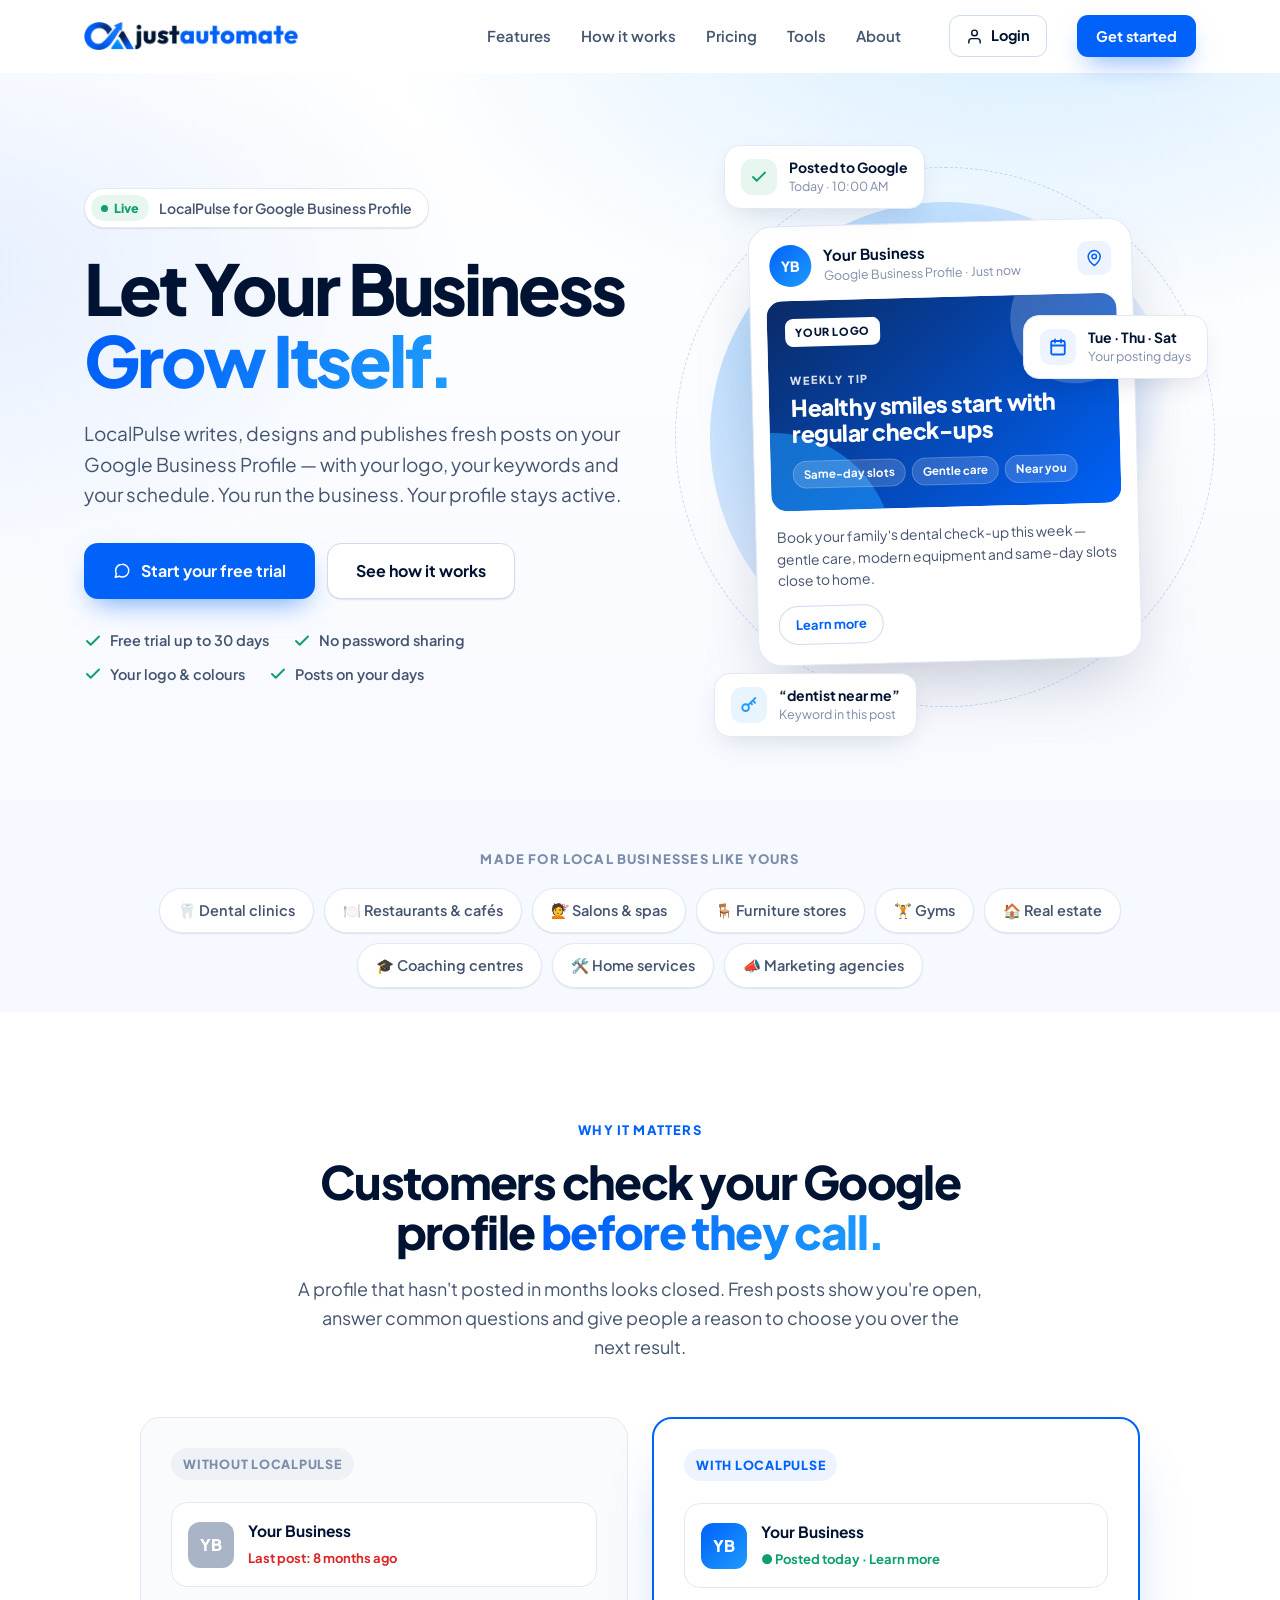
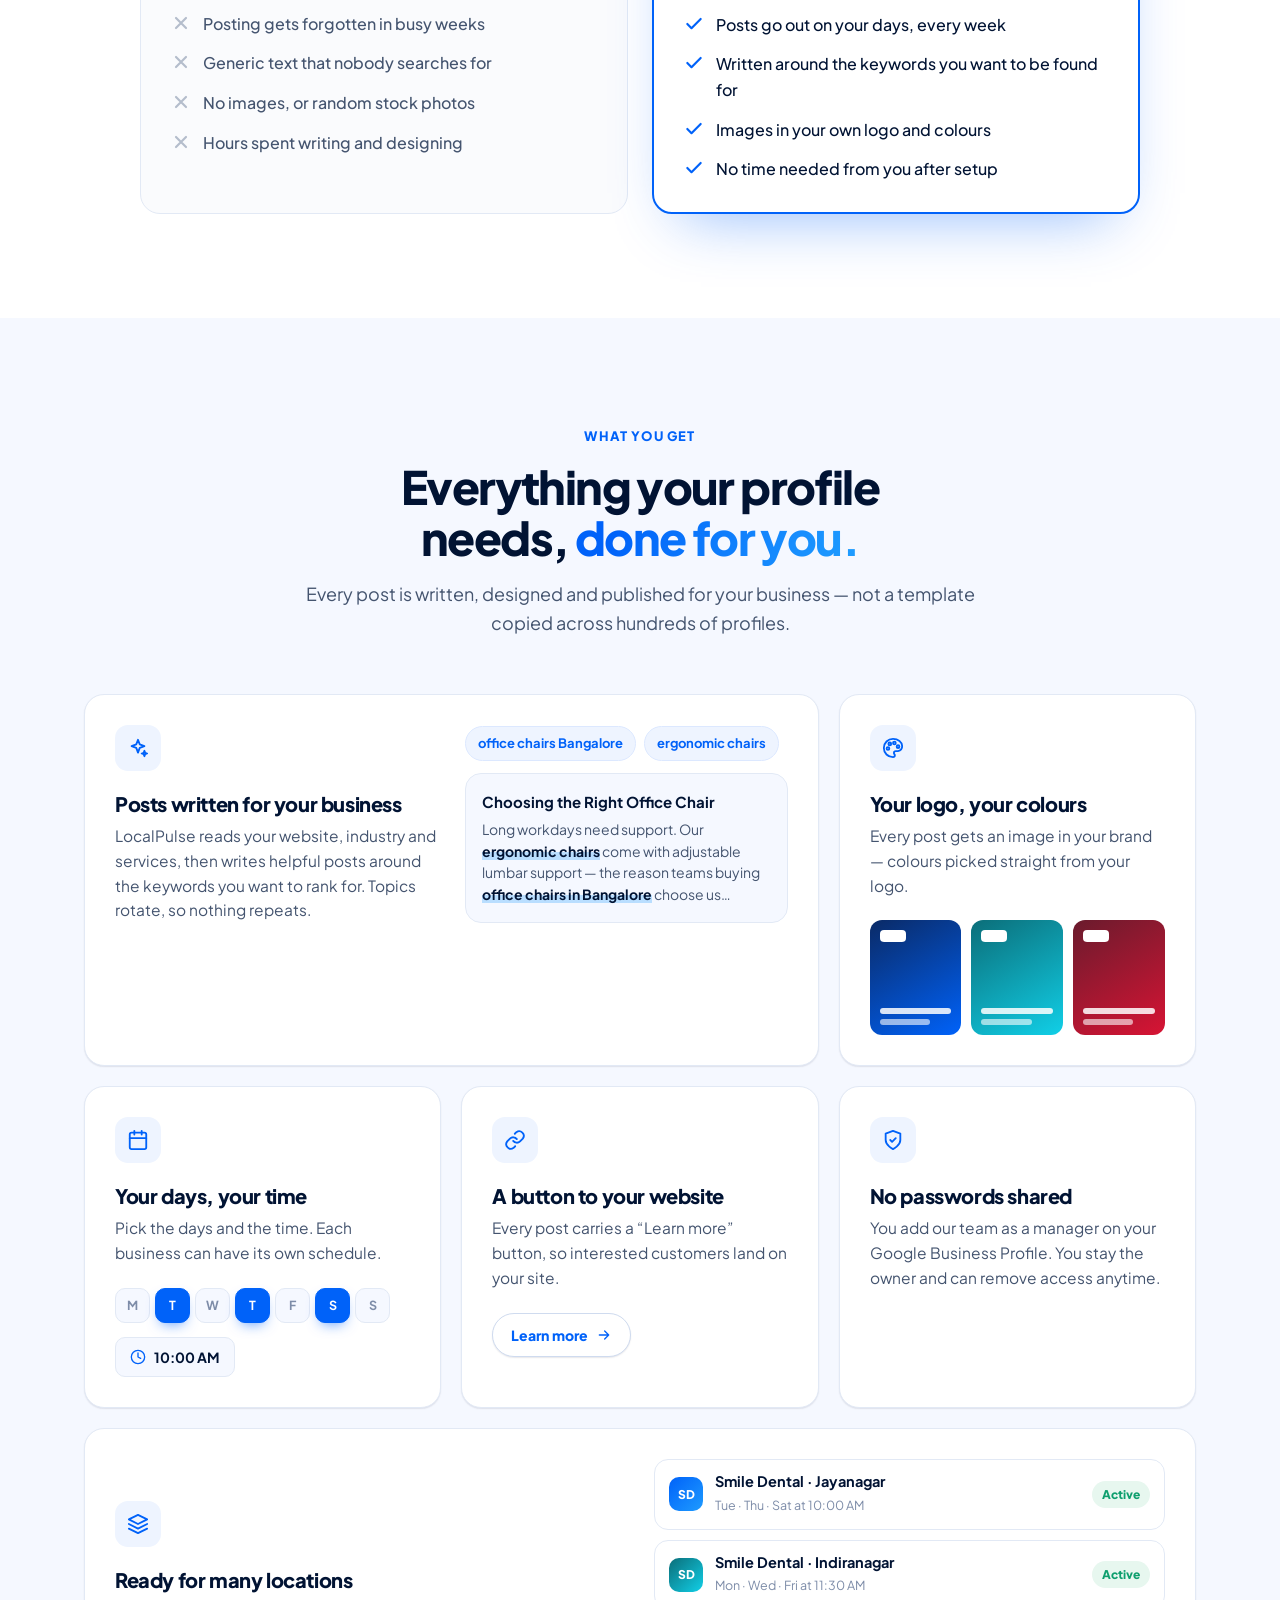
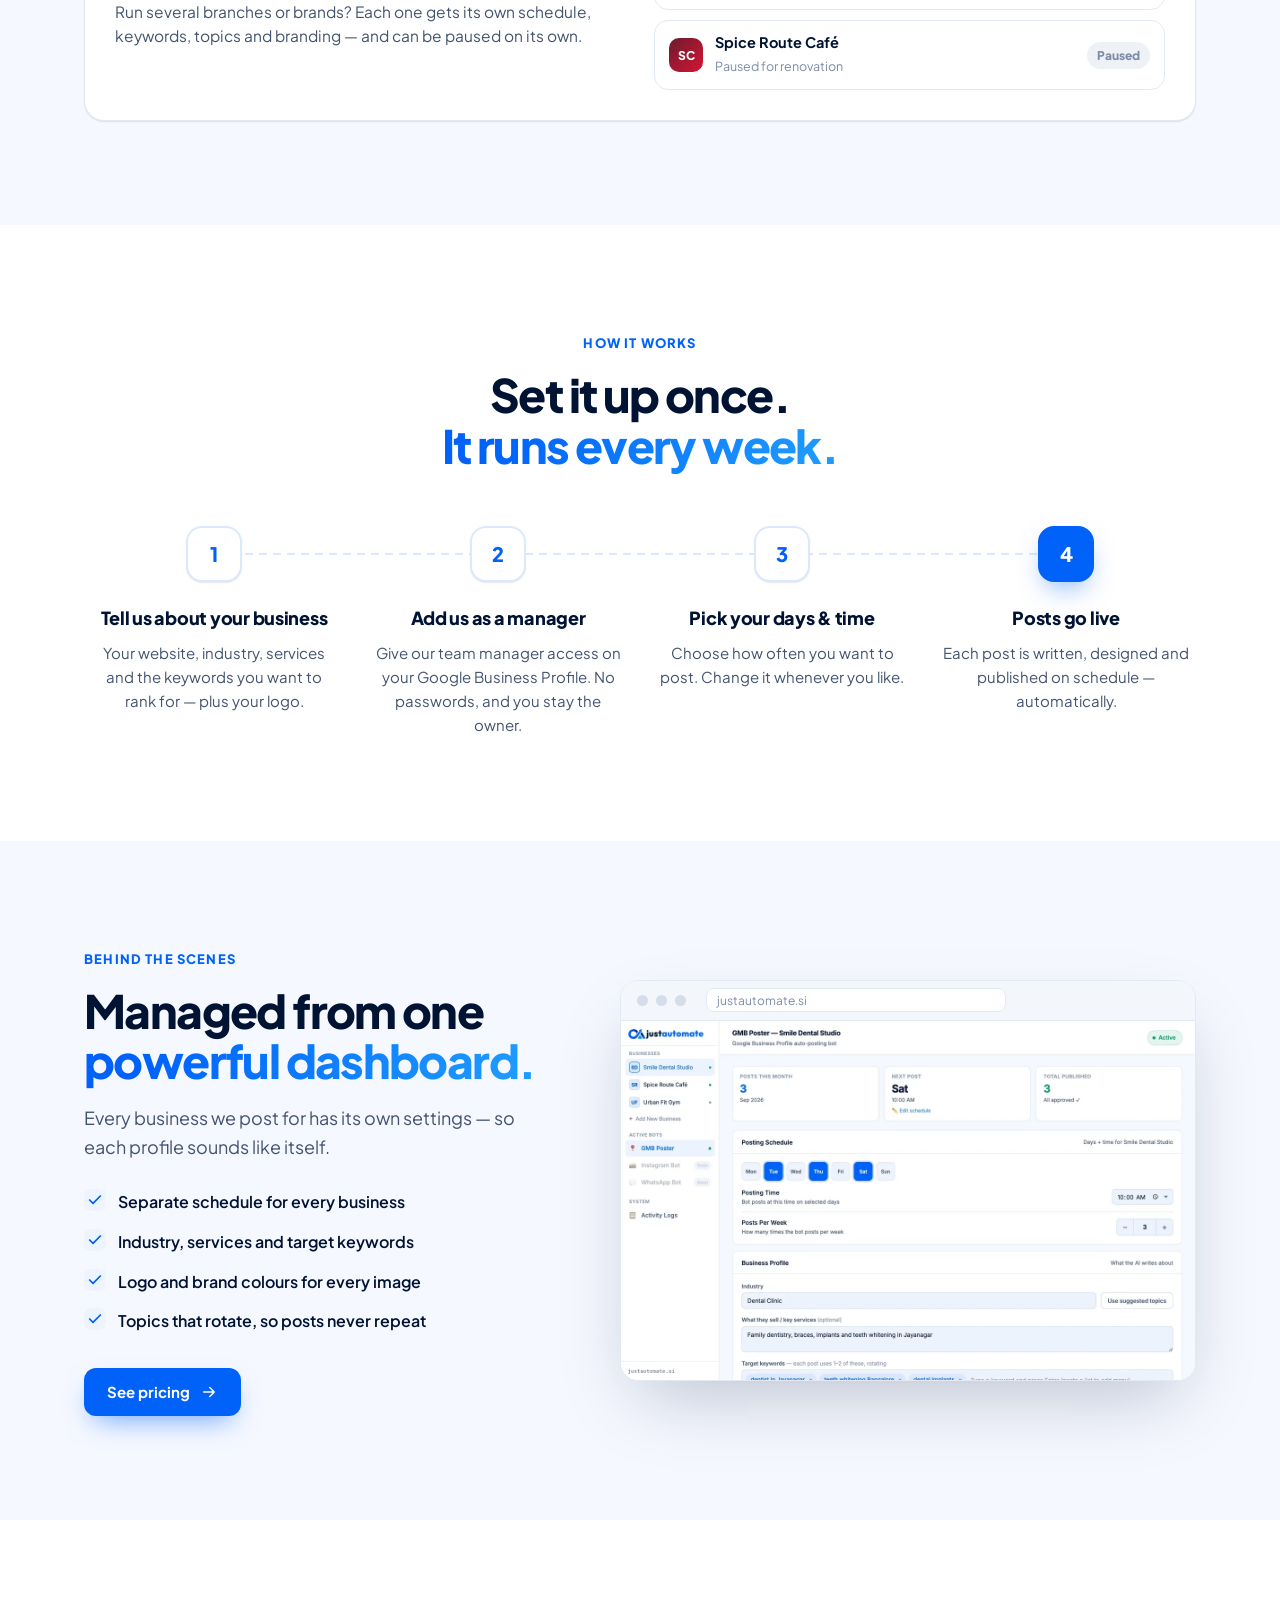
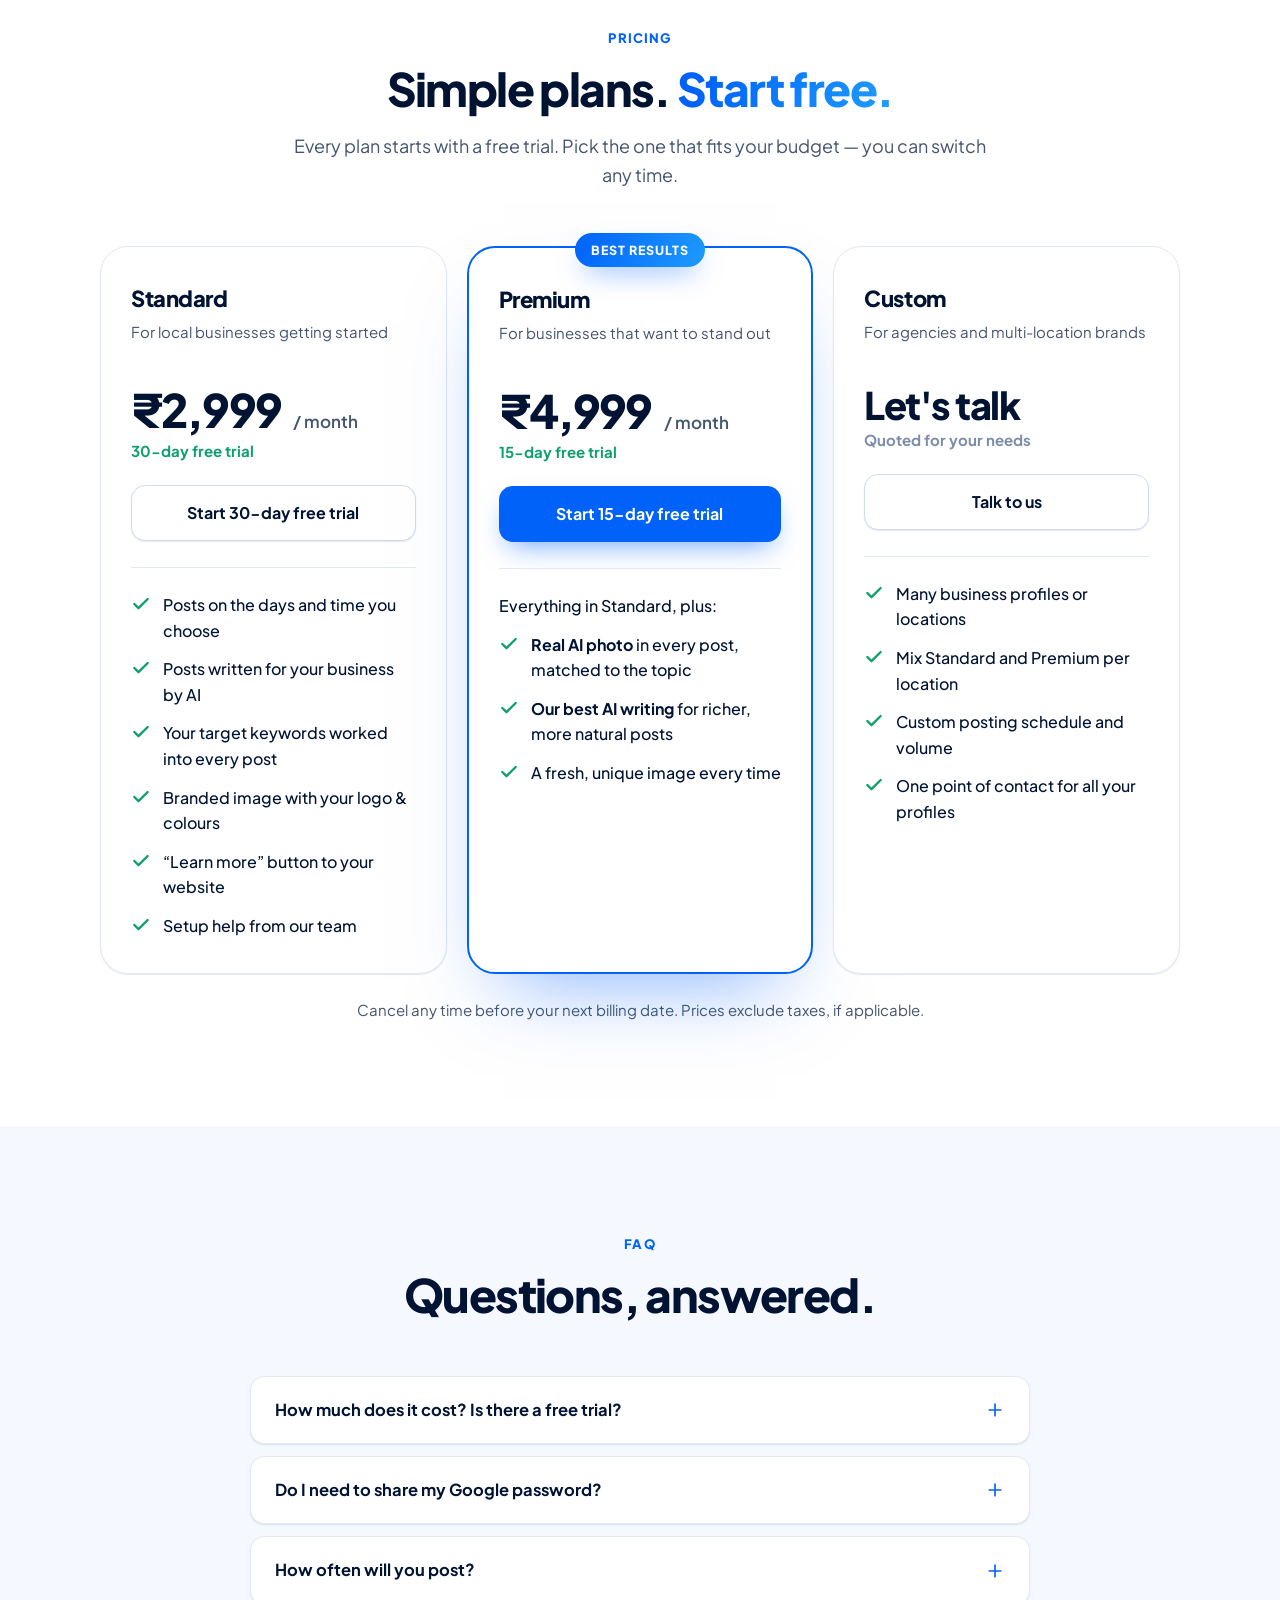
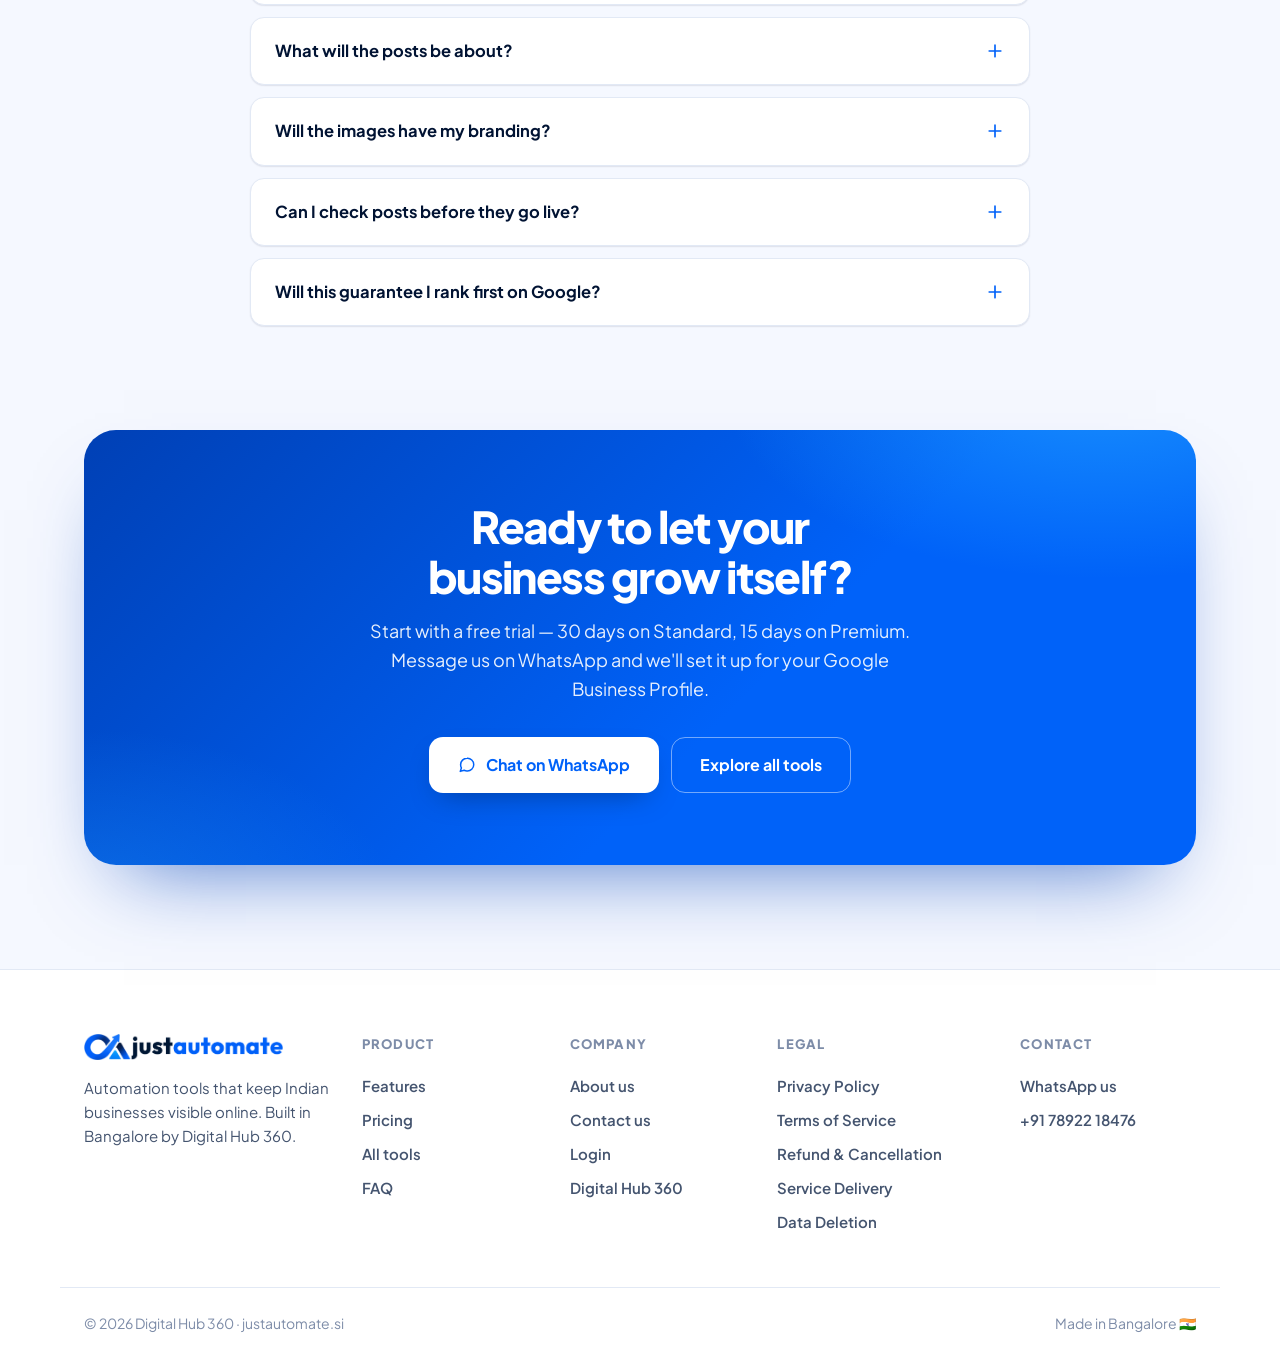
==== commit 0bbf7513: "Rebrand onlyautomation to JustAutomate (justautomate.si) New justautomate logo (same icon and colour" ====
--- a/index.html
+++ b/index.html
@@ -3,7 +3,7 @@
 <head>
 <meta charset="UTF-8">
 <meta name="viewport" content="width=device-width, initial-scale=1, viewport-fit=cover">
-<title>onlyautomation.in — Google Business Profile posts on autopilot</title>
+<title>justautomate.si — Google Business Profile posts on autopilot</title>
 <meta name="description" content="LocalPulse writes, designs and publishes Google Business Profile posts for your business — with your logo, your keywords and your schedule. Built in Bangalore for Indian businesses.">
 <meta name="theme-color" content="#0062F9">
 <link rel="icon" type="image/png" href="/assets/favicon.png">
@@ -19,7 +19,7 @@
 
 <header class="site-header">
   <div class="container nav">
-    <a href="/" class="nav-logo" aria-label="onlyautomation home"><img src="/assets/logo.png" alt="onlyautomation" width="212" height="28"></a>
+    <a href="/" class="nav-logo" aria-label="justautomate home"><img src="/assets/logo.png" alt="justautomate" width="214" height="28"></a>
     <nav class="nav-links" aria-label="Main">
       <a href="#features">Features</a>
       <a href="#how">How it works</a>
@@ -28,7 +28,7 @@
       <a href="/about">About</a>
     </nav>
     <a class="nav-login" href="/gmb-dashboard"><svg class="icon" viewBox="0 0 24 24"><path d="M20 21v-2a4 4 0 0 0-4-4H8a4 4 0 0 0-4 4v2"/><circle cx="12" cy="7" r="4"/></svg>Login</a>
-    <a class="btn btn-primary btn-sm nav-cta" href="https://wa.me/917892218476?text=Hi%20onlyautomation%2C%20I%27m%20interested%20in%20LocalPulse%20for%20my%20business" target="_blank" rel="noopener">Get started</a>
+    <a class="btn btn-primary btn-sm nav-cta" href="https://wa.me/917892218476?text=Hi%20justautomate%2C%20I%27m%20interested%20in%20LocalPulse%20for%20my%20business" target="_blank" rel="noopener">Get started</a>
     <button class="menu-btn" type="button" aria-expanded="false" aria-controls="mobile-menu" aria-label="Menu">
       <svg class="icon icon-open" viewBox="0 0 24 24"><path d="M4 6h16M4 12h16M4 18h16"/></svg>
       <svg class="icon icon-close" viewBox="0 0 24 24"><path d="M18 6 6 18M6 6l12 12"/></svg>
@@ -41,7 +41,7 @@
     <a href="/tools">Tools</a>
     <a href="/about">About</a>
     <a href="/gmb-dashboard">Login</a>
-    <a class="btn btn-primary" href="https://wa.me/917892218476?text=Hi%20onlyautomation%2C%20I%27m%20interested%20in%20LocalPulse%20for%20my%20business" target="_blank" rel="noopener">Get started on WhatsApp</a>
+    <a class="btn btn-primary" href="https://wa.me/917892218476?text=Hi%20justautomate%2C%20I%27m%20interested%20in%20LocalPulse%20for%20my%20business" target="_blank" rel="noopener">Get started on WhatsApp</a>
   </div>
 </header>
 
@@ -55,7 +55,7 @@
       <h1>Let Your Business <span class="grad">Grow Itself.</span></h1>
       <p class="hero-sub">LocalPulse writes, designs and publishes fresh posts on your Google Business Profile — with your logo, your keywords and your schedule. You run the business. Your profile stays active.</p>
       <div class="hero-ctas">
-        <a class="btn btn-primary btn-lg" href="https://wa.me/917892218476?text=Hi%20onlyautomation%2C%20I%27d%20like%20to%20start%20a%20free%20trial%20of%20LocalPulse" target="_blank" rel="noopener">
+        <a class="btn btn-primary btn-lg" href="https://wa.me/917892218476?text=Hi%20justautomate%2C%20I%27d%20like%20to%20start%20a%20free%20trial%20of%20LocalPulse" target="_blank" rel="noopener">
           <svg class="icon" viewBox="0 0 24 24"><path d="M21 11.5a8.4 8.4 0 0 1-9 8.4 8.6 8.6 0 0 1-3.8-.9L3 20.5l1.5-4.6A8.4 8.4 0 0 1 3.5 11.5 8.5 8.5 0 0 1 12 3a8.4 8.4 0 0 1 9 8.5z"/></svg>
           Start your free trial
         </a>
@@ -262,7 +262,7 @@
       <a class="btn btn-primary" href="#pricing">See pricing <svg class="icon" viewBox="0 0 24 24"><path d="M5 12h14M13 6l6 6-6 6"/></svg></a>
     </div>
     <div class="browser reveal">
-      <div class="browser-bar"><i></i><i></i><i></i><span class="browser-url">onlyautomation.in</span></div>
+      <div class="browser-bar"><i></i><i></i><i></i><span class="browser-url">justautomate.si</span></div>
       <img src="/assets/dashboard-preview.webp" alt="The LocalPulse dashboard showing a business's posting schedule, profile and keywords" width="1280" height="800" loading="lazy">
     </div>
   </div>
@@ -282,7 +282,7 @@
         <p class="plan-for">For local businesses getting started</p>
         <div class="price"><b>₹2,999</b><span>/ month</span></div>
         <p class="plan-trial">30-day free trial</p>
-        <a class="btn btn-secondary btn-lg" href="https://wa.me/917892218476?text=Hi%20onlyautomation%2C%20I%27d%20like%20to%20start%20the%2030-day%20free%20trial%20of%20LocalPulse%20Standard" target="_blank" rel="noopener">Start 30-day free trial</a>
+        <a class="btn btn-secondary btn-lg" href="https://wa.me/917892218476?text=Hi%20justautomate%2C%20I%27d%20like%20to%20start%20the%2030-day%20free%20trial%20of%20LocalPulse%20Standard" target="_blank" rel="noopener">Start 30-day free trial</a>
         <ul class="price-list">
           <li><svg class="icon" viewBox="0 0 24 24"><path d="M20 6 9 17l-5-5"/></svg><span>Posts on the days and time you choose</span></li>
           <li><svg class="icon" viewBox="0 0 24 24"><path d="M20 6 9 17l-5-5"/></svg><span>Posts written for your business by AI</span></li>
@@ -298,7 +298,7 @@
         <p class="plan-for">For businesses that want to stand out</p>
         <div class="price"><b>₹4,999</b><span>/ month</span></div>
         <p class="plan-trial">15-day free trial</p>
-        <a class="btn btn-primary btn-lg" href="https://wa.me/917892218476?text=Hi%20onlyautomation%2C%20I%27d%20like%20to%20start%20the%2015-day%20free%20trial%20of%20LocalPulse%20Premium" target="_blank" rel="noopener">Start 15-day free trial</a>
+        <a class="btn btn-primary btn-lg" href="https://wa.me/917892218476?text=Hi%20justautomate%2C%20I%27d%20like%20to%20start%20the%2015-day%20free%20trial%20of%20LocalPulse%20Premium" target="_blank" rel="noopener">Start 15-day free trial</a>
         <ul class="price-list">
           <li class="plan-incl">Everything in Standard, plus:</li>
           <li><svg class="icon" viewBox="0 0 24 24"><path d="M20 6 9 17l-5-5"/></svg><span><strong>Real AI photo</strong> in every post, matched to the topic</span></li>
@@ -311,7 +311,7 @@
         <p class="plan-for">For agencies and multi-location brands</p>
         <div class="price price-custom"><b>Let's talk</b></div>
         <p class="plan-trial plan-trial-muted">Quoted for your needs</p>
-        <a class="btn btn-secondary btn-lg" href="https://wa.me/917892218476?text=Hi%20onlyautomation%2C%20I%27d%20like%20a%20custom%20LocalPulse%20plan" target="_blank" rel="noopener">Talk to us</a>
+        <a class="btn btn-secondary btn-lg" href="https://wa.me/917892218476?text=Hi%20justautomate%2C%20I%27d%20like%20a%20custom%20LocalPulse%20plan" target="_blank" rel="noopener">Talk to us</a>
         <ul class="price-list">
           <li><svg class="icon" viewBox="0 0 24 24"><path d="M20 6 9 17l-5-5"/></svg><span>Many business profiles or locations</span></li>
           <li><svg class="icon" viewBox="0 0 24 24"><path d="M20 6 9 17l-5-5"/></svg><span>Mix Standard and Premium per location</span></li>
@@ -371,7 +371,7 @@
       <h2>Ready to let your business grow itself?</h2>
       <p>Start with a free trial — 30 days on Standard, 15 days on Premium. Message us on WhatsApp and we'll set it up for your Google Business Profile.</p>
       <div class="hero-ctas">
-        <a class="btn btn-white btn-lg" href="https://wa.me/917892218476?text=Hi%20onlyautomation%2C%20I%27m%20interested%20in%20LocalPulse%20for%20my%20business" target="_blank" rel="noopener">
+        <a class="btn btn-white btn-lg" href="https://wa.me/917892218476?text=Hi%20justautomate%2C%20I%27m%20interested%20in%20LocalPulse%20for%20my%20business" target="_blank" rel="noopener">
           <svg class="icon" viewBox="0 0 24 24"><path d="M21 11.5a8.4 8.4 0 0 1-9 8.4 8.6 8.6 0 0 1-3.8-.9L3 20.5l1.5-4.6A8.4 8.4 0 0 1 3.5 11.5 8.5 8.5 0 0 1 12 3a8.4 8.4 0 0 1 9 8.5z"/></svg>
           Chat on WhatsApp
         </a>
@@ -386,7 +386,7 @@
 <footer class="site-footer">
   <div class="container footer-grid">
     <div class="footer-brand">
-      <img src="/assets/logo.png" alt="onlyautomation" width="197" height="26">
+      <img src="/assets/logo.png" alt="justautomate" width="199" height="26">
       <p>Automation tools that keep Indian businesses visible online. Built in Bangalore by Digital Hub 360.</p>
     </div>
     <div class="footer-col">
@@ -413,12 +413,12 @@
     </div>
     <div class="footer-col">
       <h4>Contact</h4>
-      <a href="https://wa.me/917892218476?text=Hi%20onlyautomation%2C%20I%27m%20interested%20in%20LocalPulse%20for%20my%20business" target="_blank" rel="noopener">WhatsApp us</a>
+      <a href="https://wa.me/917892218476?text=Hi%20justautomate%2C%20I%27m%20interested%20in%20LocalPulse%20for%20my%20business" target="_blank" rel="noopener">WhatsApp us</a>
       <a href="tel:+917892218476">+91 78922 18476</a>
     </div>
   </div>
   <div class="container footer-bottom">
-    <span>© 2026 Digital Hub 360 · onlyautomation.in</span>
+    <span>© 2026 Digital Hub 360 · justautomate.si</span>
     <span>Made in Bangalore 🇮🇳</span>
   </div>
 </footer>
--- a/assets/site.css
+++ b/assets/site.css
@@ -1,4 +1,4 @@
-/* onlyautomation.in — shared site styles (Home, Tools, About) */
+/* justautomate.si — shared site styles (Home, Tools, About) */
 :root {
   --ink: #011333;
   --ink-2: #44546F;
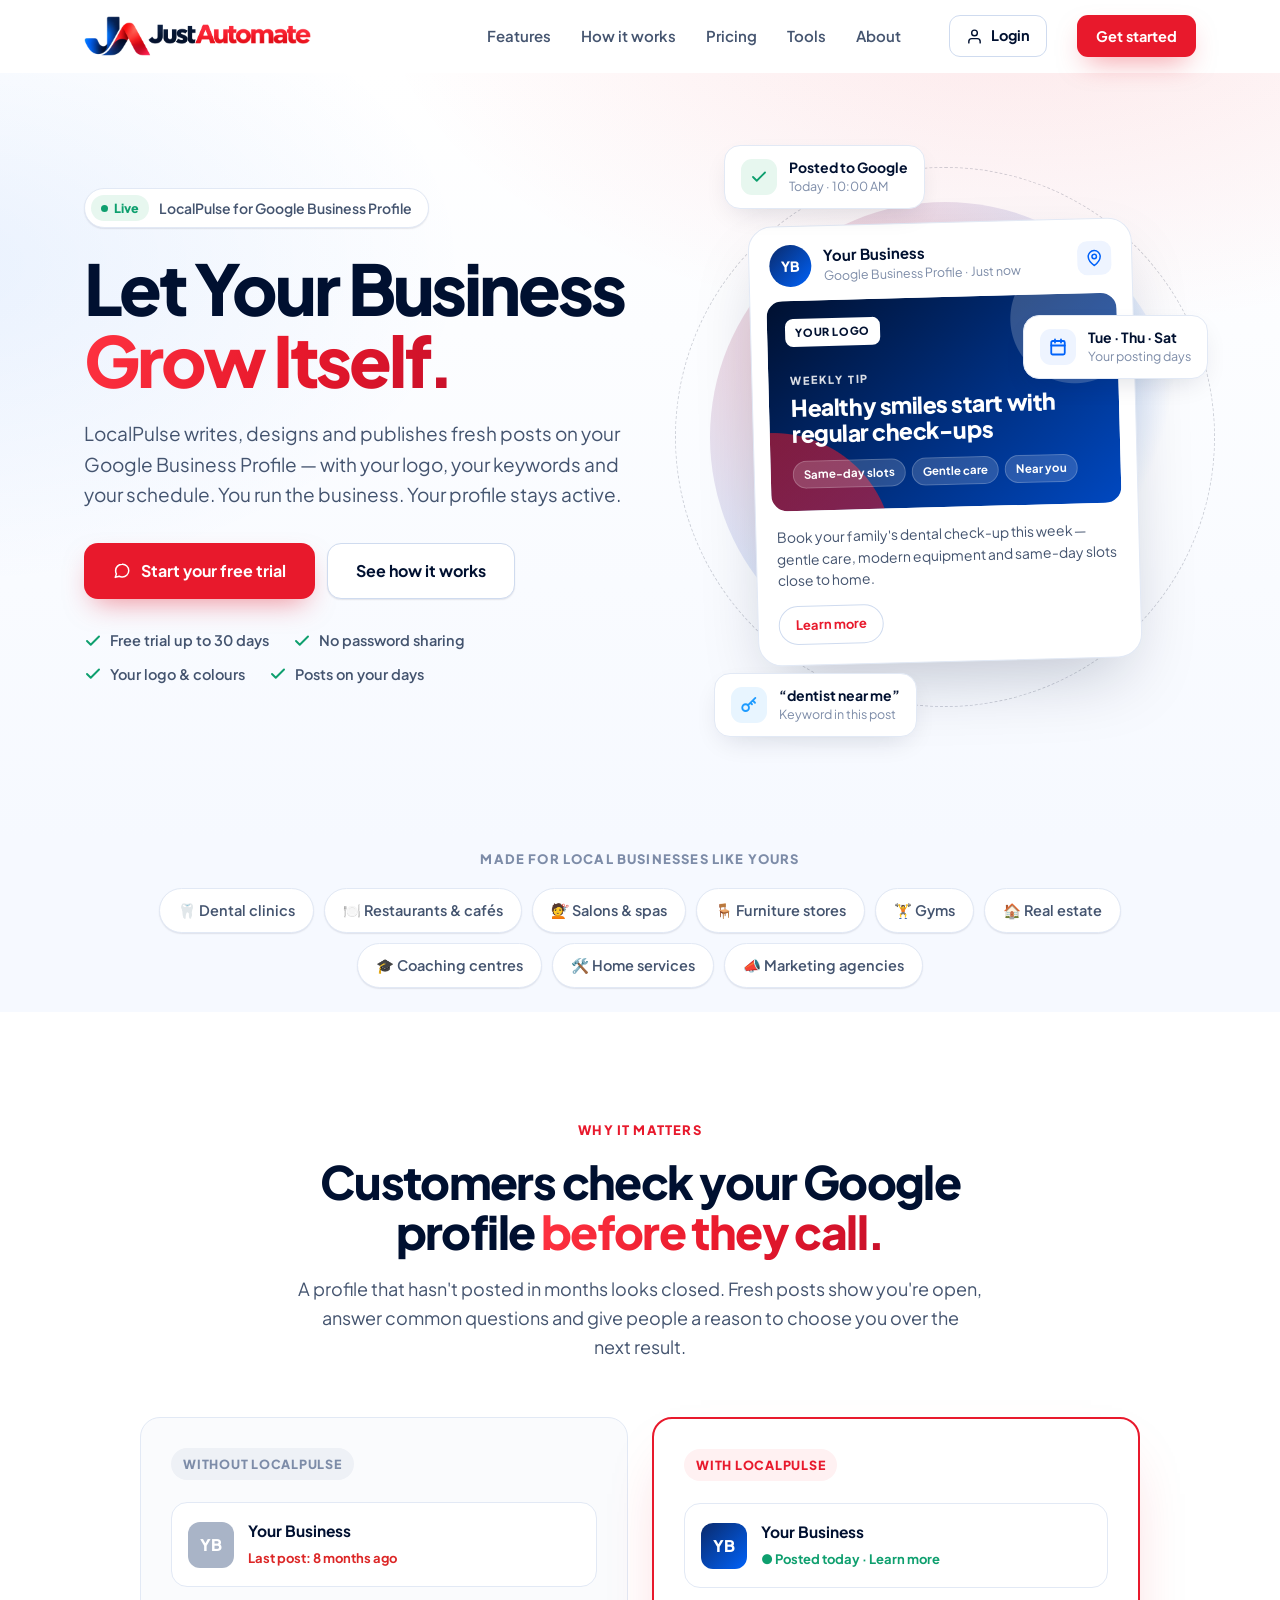
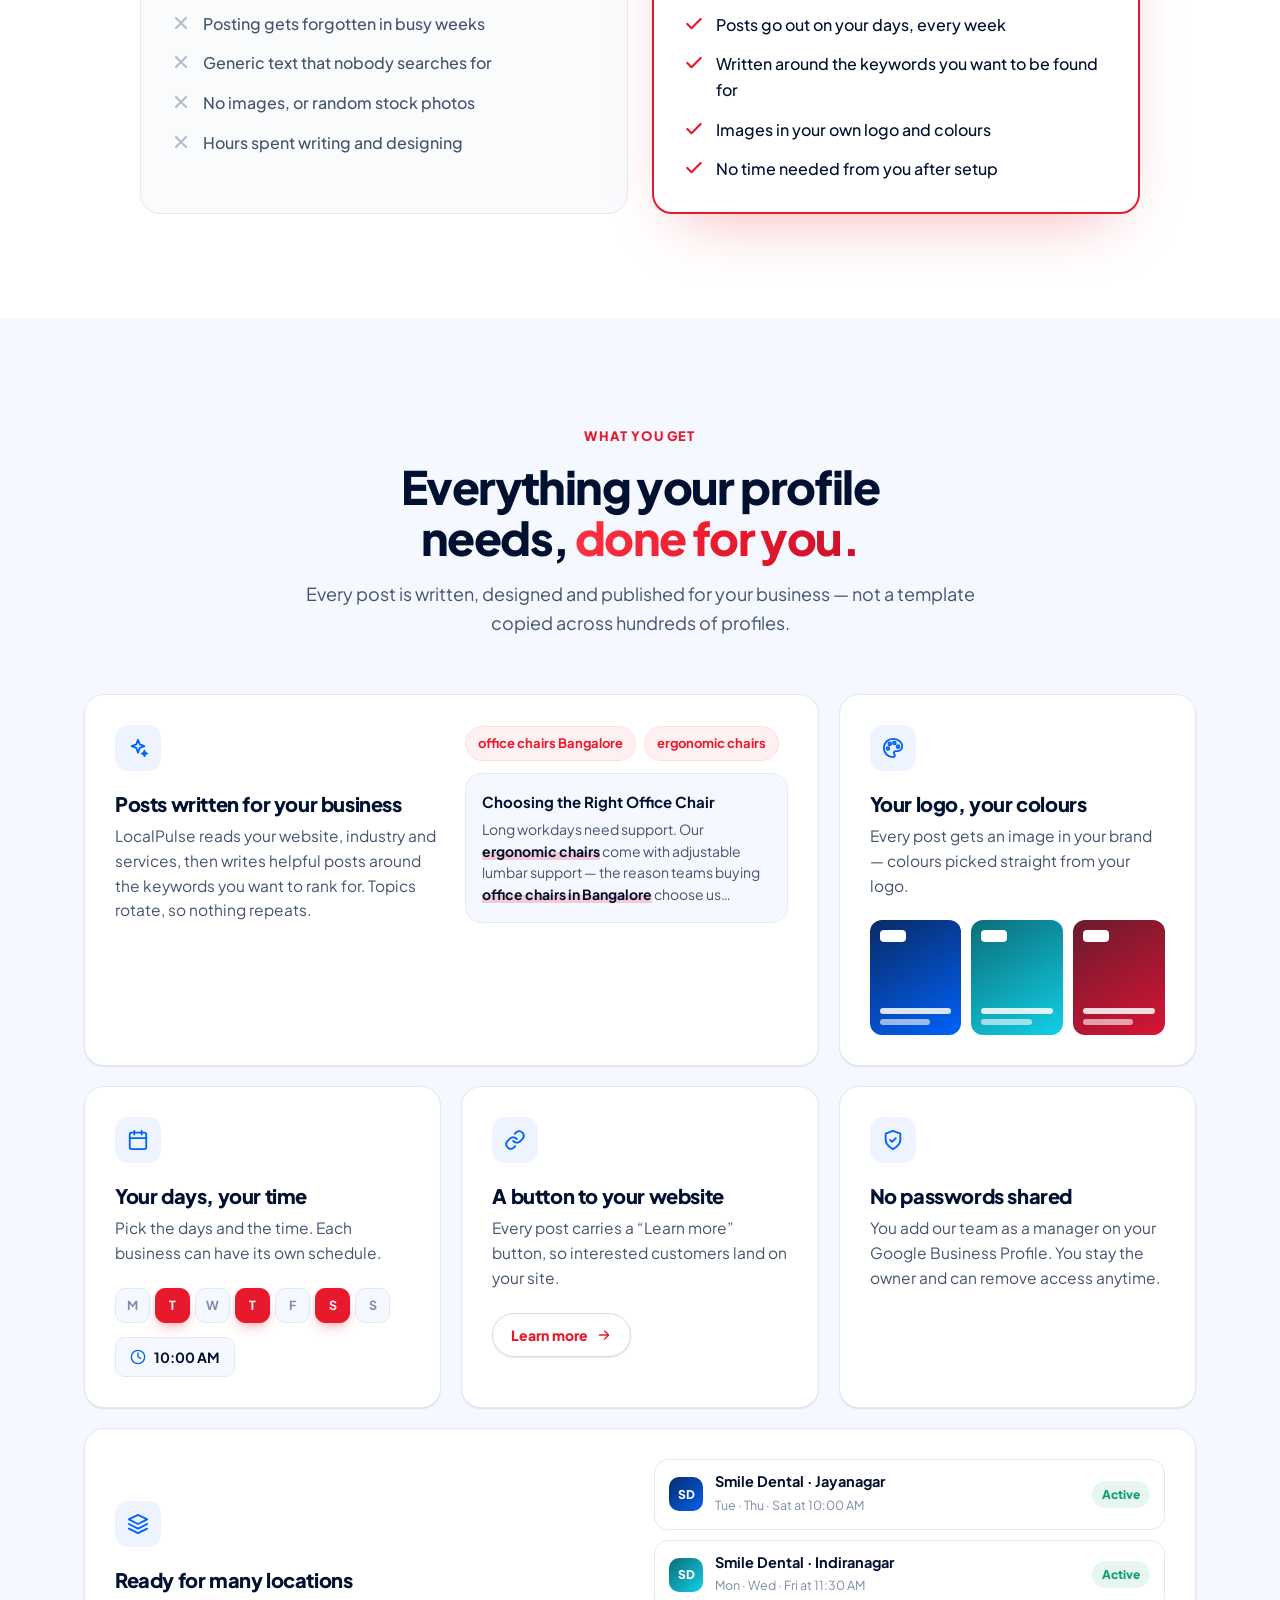
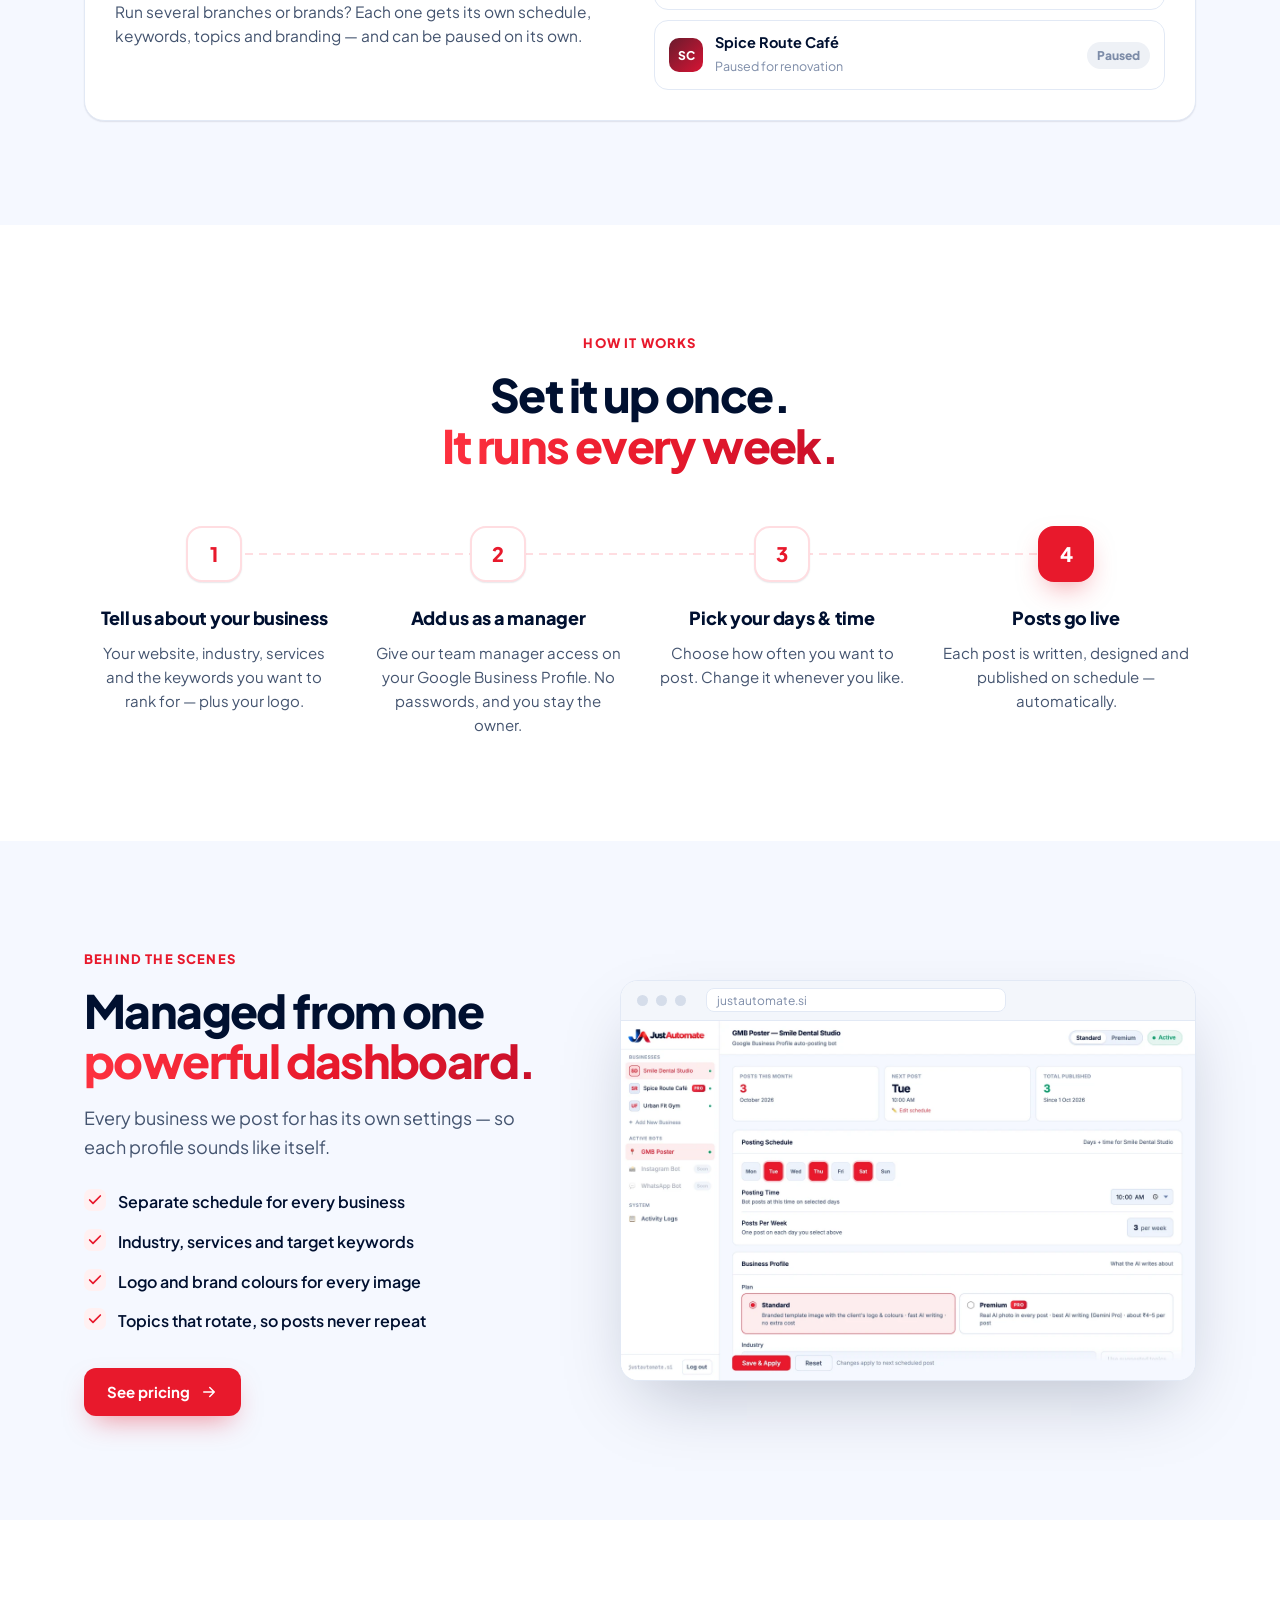
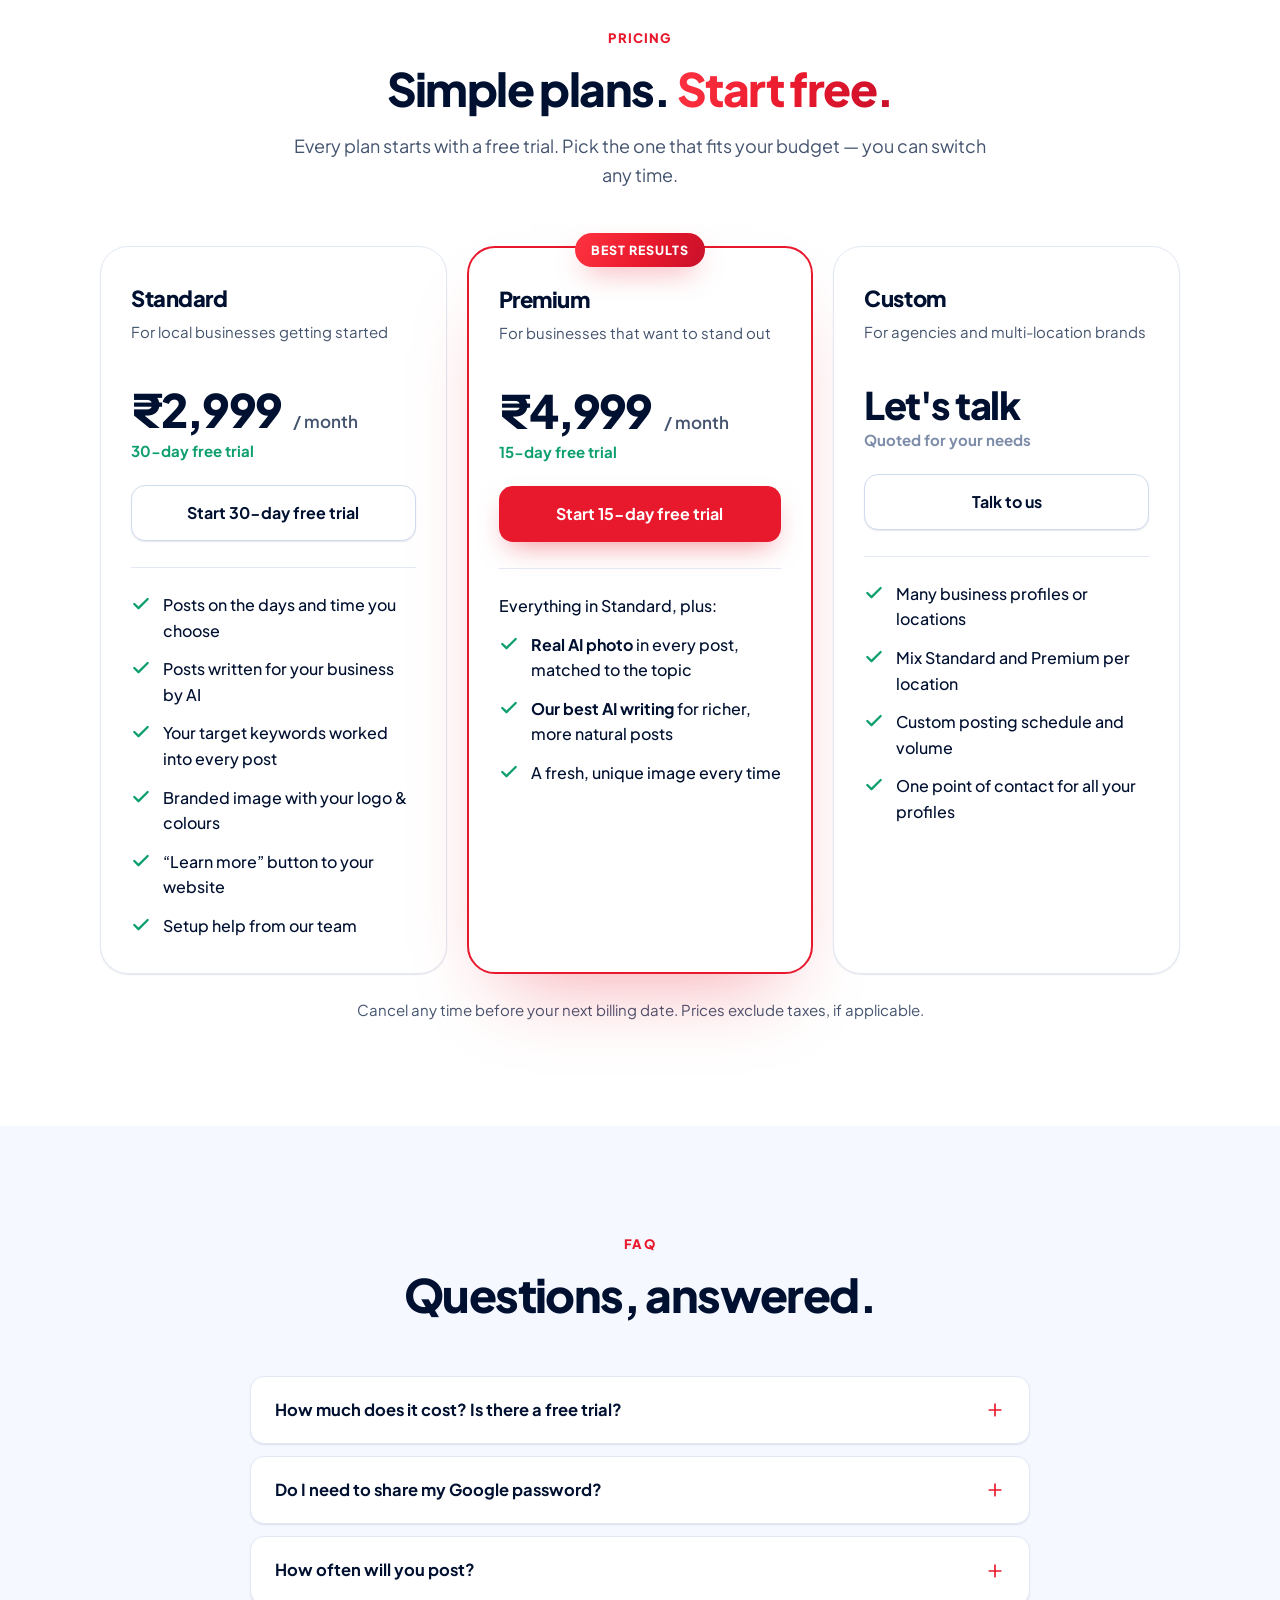
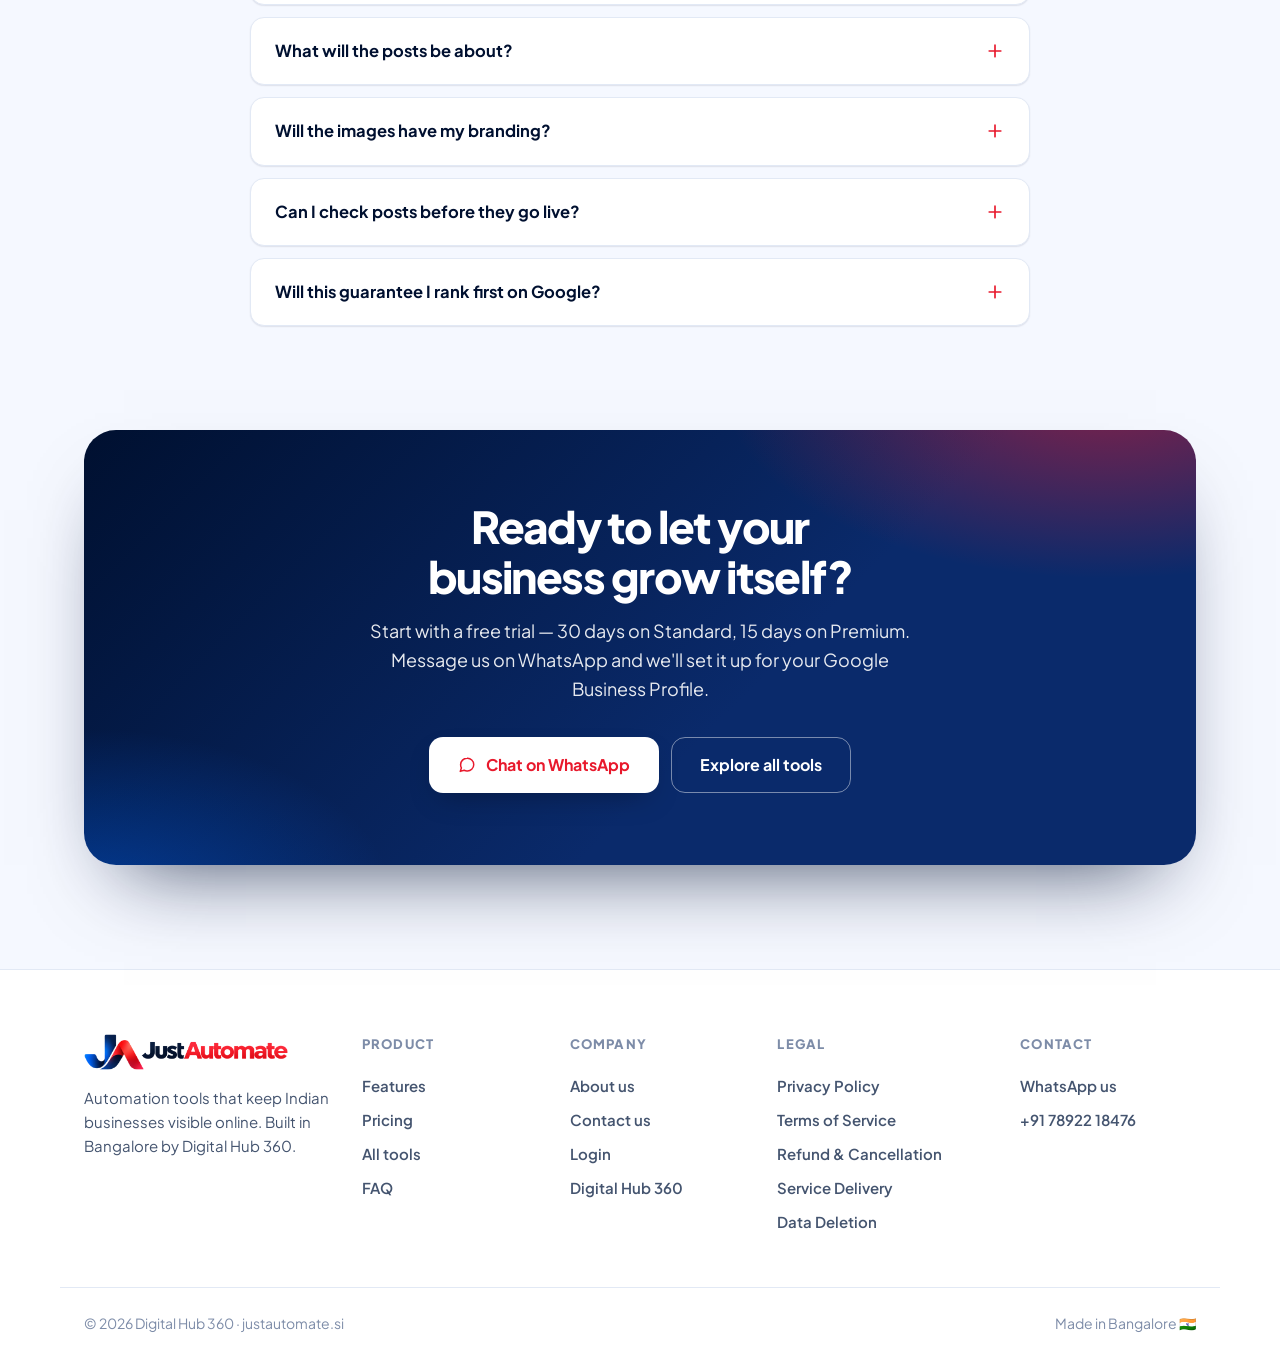
==== commit 5d923a46: "New JustAutomate logo and navy/red brand colours Use the supplied JA logo (header, footer, login, da" ====
--- a/index.html
+++ b/index.html
@@ -5,7 +5,7 @@
 <meta name="viewport" content="width=device-width, initial-scale=1, viewport-fit=cover">
 <title>justautomate.si — Google Business Profile posts on autopilot</title>
 <meta name="description" content="LocalPulse writes, designs and publishes Google Business Profile posts for your business — with your logo, your keywords and your schedule. Built in Bangalore for Indian businesses.">
-<meta name="theme-color" content="#0062F9">
+<meta name="theme-color" content="#001030">
 <link rel="icon" type="image/png" href="/assets/favicon.png">
 <link rel="apple-touch-icon" href="/assets/apple-touch-icon.png">
 <link rel="preconnect" href="https://fonts.googleapis.com">
@@ -19,7 +19,7 @@
 
 <header class="site-header">
   <div class="container nav">
-    <a href="/" class="nav-logo" aria-label="justautomate home"><img src="/assets/logo.png" alt="justautomate" width="214" height="28"></a>
+    <a href="/" class="nav-logo" aria-label="JustAutomate home"><img src="/assets/logo.png" alt="JustAutomate" width="226" height="40"></a>
     <nav class="nav-links" aria-label="Main">
       <a href="#features">Features</a>
       <a href="#how">How it works</a>
@@ -28,7 +28,7 @@
       <a href="/about">About</a>
     </nav>
     <a class="nav-login" href="/gmb-dashboard"><svg class="icon" viewBox="0 0 24 24"><path d="M20 21v-2a4 4 0 0 0-4-4H8a4 4 0 0 0-4 4v2"/><circle cx="12" cy="7" r="4"/></svg>Login</a>
-    <a class="btn btn-primary btn-sm nav-cta" href="https://wa.me/917892218476?text=Hi%20justautomate%2C%20I%27m%20interested%20in%20LocalPulse%20for%20my%20business" target="_blank" rel="noopener">Get started</a>
+    <a class="btn btn-primary btn-sm nav-cta" href="https://wa.me/917892218476?text=Hi%20JustAutomate%2C%20I%27m%20interested%20in%20LocalPulse%20for%20my%20business" target="_blank" rel="noopener">Get started</a>
     <button class="menu-btn" type="button" aria-expanded="false" aria-controls="mobile-menu" aria-label="Menu">
       <svg class="icon icon-open" viewBox="0 0 24 24"><path d="M4 6h16M4 12h16M4 18h16"/></svg>
       <svg class="icon icon-close" viewBox="0 0 24 24"><path d="M18 6 6 18M6 6l12 12"/></svg>
@@ -41,7 +41,7 @@
     <a href="/tools">Tools</a>
     <a href="/about">About</a>
     <a href="/gmb-dashboard">Login</a>
-    <a class="btn btn-primary" href="https://wa.me/917892218476?text=Hi%20justautomate%2C%20I%27m%20interested%20in%20LocalPulse%20for%20my%20business" target="_blank" rel="noopener">Get started on WhatsApp</a>
+    <a class="btn btn-primary" href="https://wa.me/917892218476?text=Hi%20JustAutomate%2C%20I%27m%20interested%20in%20LocalPulse%20for%20my%20business" target="_blank" rel="noopener">Get started on WhatsApp</a>
   </div>
 </header>
 
@@ -55,7 +55,7 @@
       <h1>Let Your Business <span class="grad">Grow Itself.</span></h1>
       <p class="hero-sub">LocalPulse writes, designs and publishes fresh posts on your Google Business Profile — with your logo, your keywords and your schedule. You run the business. Your profile stays active.</p>
       <div class="hero-ctas">
-        <a class="btn btn-primary btn-lg" href="https://wa.me/917892218476?text=Hi%20justautomate%2C%20I%27d%20like%20to%20start%20a%20free%20trial%20of%20LocalPulse" target="_blank" rel="noopener">
+        <a class="btn btn-primary btn-lg" href="https://wa.me/917892218476?text=Hi%20JustAutomate%2C%20I%27d%20like%20to%20start%20a%20free%20trial%20of%20LocalPulse" target="_blank" rel="noopener">
           <svg class="icon" viewBox="0 0 24 24"><path d="M21 11.5a8.4 8.4 0 0 1-9 8.4 8.6 8.6 0 0 1-3.8-.9L3 20.5l1.5-4.6A8.4 8.4 0 0 1 3.5 11.5 8.5 8.5 0 0 1 12 3a8.4 8.4 0 0 1 9 8.5z"/></svg>
           Start your free trial
         </a>
@@ -220,7 +220,7 @@
             <p>Run several branches or brands? Each one gets its own schedule, keywords, topics and branding — and can be paused on its own.</p>
           </div>
           <div class="biz-list" aria-hidden="true">
-            <div class="biz-row"><span class="biz-av" style="background:linear-gradient(135deg,#0062F9,#1E9BFF)">SD</span><div><b>Smile Dental · Jayanagar</b><small>Tue · Thu · Sat at 10:00 AM</small></div><span class="biz-st">Active</span></div>
+            <div class="biz-row"><span class="biz-av" style="background:linear-gradient(135deg,#0A2A6B,#0062F0)">SD</span><div><b>Smile Dental · Jayanagar</b><small>Tue · Thu · Sat at 10:00 AM</small></div><span class="biz-st">Active</span></div>
             <div class="biz-row"><span class="biz-av" style="background:linear-gradient(135deg,#0B6E79,#11CFE7)">SD</span><div><b>Smile Dental · Indiranagar</b><small>Mon · Wed · Fri at 11:30 AM</small></div><span class="biz-st">Active</span></div>
             <div class="biz-row"><span class="biz-av" style="background:linear-gradient(135deg,#6A1B2D,#D71434)">SC</span><div><b>Spice Route Café</b><small>Paused for renovation</small></div><span class="biz-st paused">Paused</span></div>
           </div>
@@ -282,7 +282,7 @@
         <p class="plan-for">For local businesses getting started</p>
         <div class="price"><b>₹2,999</b><span>/ month</span></div>
         <p class="plan-trial">30-day free trial</p>
-        <a class="btn btn-secondary btn-lg" href="https://wa.me/917892218476?text=Hi%20justautomate%2C%20I%27d%20like%20to%20start%20the%2030-day%20free%20trial%20of%20LocalPulse%20Standard" target="_blank" rel="noopener">Start 30-day free trial</a>
+        <a class="btn btn-secondary btn-lg" href="https://wa.me/917892218476?text=Hi%20JustAutomate%2C%20I%27d%20like%20to%20start%20the%2030-day%20free%20trial%20of%20LocalPulse%20Standard" target="_blank" rel="noopener">Start 30-day free trial</a>
         <ul class="price-list">
           <li><svg class="icon" viewBox="0 0 24 24"><path d="M20 6 9 17l-5-5"/></svg><span>Posts on the days and time you choose</span></li>
           <li><svg class="icon" viewBox="0 0 24 24"><path d="M20 6 9 17l-5-5"/></svg><span>Posts written for your business by AI</span></li>
@@ -298,7 +298,7 @@
         <p class="plan-for">For businesses that want to stand out</p>
         <div class="price"><b>₹4,999</b><span>/ month</span></div>
         <p class="plan-trial">15-day free trial</p>
-        <a class="btn btn-primary btn-lg" href="https://wa.me/917892218476?text=Hi%20justautomate%2C%20I%27d%20like%20to%20start%20the%2015-day%20free%20trial%20of%20LocalPulse%20Premium" target="_blank" rel="noopener">Start 15-day free trial</a>
+        <a class="btn btn-primary btn-lg" href="https://wa.me/917892218476?text=Hi%20JustAutomate%2C%20I%27d%20like%20to%20start%20the%2015-day%20free%20trial%20of%20LocalPulse%20Premium" target="_blank" rel="noopener">Start 15-day free trial</a>
         <ul class="price-list">
           <li class="plan-incl">Everything in Standard, plus:</li>
           <li><svg class="icon" viewBox="0 0 24 24"><path d="M20 6 9 17l-5-5"/></svg><span><strong>Real AI photo</strong> in every post, matched to the topic</span></li>
@@ -311,7 +311,7 @@
         <p class="plan-for">For agencies and multi-location brands</p>
         <div class="price price-custom"><b>Let's talk</b></div>
         <p class="plan-trial plan-trial-muted">Quoted for your needs</p>
-        <a class="btn btn-secondary btn-lg" href="https://wa.me/917892218476?text=Hi%20justautomate%2C%20I%27d%20like%20a%20custom%20LocalPulse%20plan" target="_blank" rel="noopener">Talk to us</a>
+        <a class="btn btn-secondary btn-lg" href="https://wa.me/917892218476?text=Hi%20JustAutomate%2C%20I%27d%20like%20a%20custom%20LocalPulse%20plan" target="_blank" rel="noopener">Talk to us</a>
         <ul class="price-list">
           <li><svg class="icon" viewBox="0 0 24 24"><path d="M20 6 9 17l-5-5"/></svg><span>Many business profiles or locations</span></li>
           <li><svg class="icon" viewBox="0 0 24 24"><path d="M20 6 9 17l-5-5"/></svg><span>Mix Standard and Premium per location</span></li>
@@ -371,7 +371,7 @@
       <h2>Ready to let your business grow itself?</h2>
       <p>Start with a free trial — 30 days on Standard, 15 days on Premium. Message us on WhatsApp and we'll set it up for your Google Business Profile.</p>
       <div class="hero-ctas">
-        <a class="btn btn-white btn-lg" href="https://wa.me/917892218476?text=Hi%20justautomate%2C%20I%27m%20interested%20in%20LocalPulse%20for%20my%20business" target="_blank" rel="noopener">
+        <a class="btn btn-white btn-lg" href="https://wa.me/917892218476?text=Hi%20JustAutomate%2C%20I%27m%20interested%20in%20LocalPulse%20for%20my%20business" target="_blank" rel="noopener">
           <svg class="icon" viewBox="0 0 24 24"><path d="M21 11.5a8.4 8.4 0 0 1-9 8.4 8.6 8.6 0 0 1-3.8-.9L3 20.5l1.5-4.6A8.4 8.4 0 0 1 3.5 11.5 8.5 8.5 0 0 1 12 3a8.4 8.4 0 0 1 9 8.5z"/></svg>
           Chat on WhatsApp
         </a>
@@ -386,7 +386,7 @@
 <footer class="site-footer">
   <div class="container footer-grid">
     <div class="footer-brand">
-      <img src="/assets/logo.png" alt="justautomate" width="199" height="26">
+      <img src="/assets/logo.png" alt="JustAutomate" width="204" height="36">
       <p>Automation tools that keep Indian businesses visible online. Built in Bangalore by Digital Hub 360.</p>
     </div>
     <div class="footer-col">
@@ -413,7 +413,7 @@
     </div>
     <div class="footer-col">
       <h4>Contact</h4>
-      <a href="https://wa.me/917892218476?text=Hi%20justautomate%2C%20I%27m%20interested%20in%20LocalPulse%20for%20my%20business" target="_blank" rel="noopener">WhatsApp us</a>
+      <a href="https://wa.me/917892218476?text=Hi%20JustAutomate%2C%20I%27m%20interested%20in%20LocalPulse%20for%20my%20business" target="_blank" rel="noopener">WhatsApp us</a>
       <a href="tel:+917892218476">+91 78922 18476</a>
     </div>
   </div>
--- a/assets/site.css
+++ b/assets/site.css
@@ -1,6 +1,6 @@
 /* justautomate.si — shared site styles (Home, Tools, About) */
 :root {
-  --ink: #011333;
+  --ink: #001030;
   --ink-2: #44546F;
   --ink-3: #7D8CA8;
   --blue: #0062F9;
@@ -9,9 +9,16 @@
   --blue-100: #DCE8FF;
   --sky: #1E9BFF;
   --sky-50: #E8F5FF;
+  --brand: #E8192C;
+  --brand-700: #C40E24;
+  --brand-50: #FFF1F2;
+  --brand-100: #FFDDE1;
+  --brand-grad: linear-gradient(115deg, #FF3341 0%, #E8192C 55%, #C8102A 100%);
+  --navy: #001030;
+  --navy-grad: linear-gradient(140deg, #001030 0%, #0A2A6B 100%);
   --green: #0E9F6E;
   --green-50: #E7F7EF;
-  --red: #DC2626;
+  --danger: #DC2626;
   --bg: #FFFFFF;
   --bg-soft: #F5F8FF;
   --border: #E2E9F5;
@@ -24,6 +31,7 @@
   --sh-2: 0 10px 28px -10px rgba(1,19,51,.16);
   --sh-3: 0 30px 70px -20px rgba(1,19,51,.25);
   --sh-blue: 0 12px 28px -10px rgba(0,98,249,.6);
+  --sh-brand: 0 12px 28px -10px rgba(232,25,44,.5);
   --container: 1160px;
   --font: 'Plus Jakarta Sans', system-ui, -apple-system, 'Segoe UI', sans-serif;
   color-scheme: light;
@@ -44,11 +52,11 @@
 
 /* ── Buttons ───────────────────────────────────────── */
 .btn { display: inline-flex; align-items: center; justify-content: center; gap: 10px; height: 48px; padding: 0 22px; border-radius: 12px; font: 700 15px/1 var(--font); text-decoration: none; border: 1px solid transparent; cursor: pointer; white-space: nowrap; transition: transform .15s ease, box-shadow .15s ease, background-color .15s ease, border-color .15s ease, color .15s ease; }
-.btn-primary { background: var(--blue); color: #fff; box-shadow: var(--sh-blue); }
-.btn-primary:hover { background: var(--blue-700); transform: translateY(-1px); }
+.btn-primary { background: var(--brand); color: #fff; box-shadow: var(--sh-brand); }
+.btn-primary:hover { background: var(--brand-700); transform: translateY(-1px); }
 .btn-secondary { background: #fff; color: var(--ink); border-color: var(--border-2); box-shadow: var(--sh-1); }
-.btn-secondary:hover { border-color: var(--blue); color: var(--blue); }
-.btn-white { background: #fff; color: var(--blue); box-shadow: 0 12px 30px -12px rgba(0,0,0,.35); }
+.btn-secondary:hover { border-color: var(--brand); color: var(--brand); }
+.btn-white { background: #fff; color: var(--brand); box-shadow: 0 12px 30px -12px rgba(0,0,0,.35); }
 .btn-white:hover { transform: translateY(-1px); }
 .btn-outline-white { background: transparent; color: #fff; border-color: rgba(255,255,255,.45); }
 .btn-outline-white:hover { background: rgba(255,255,255,.12); border-color: #fff; }
@@ -61,13 +69,13 @@
 .site-header.scrolled { border-color: var(--border); box-shadow: 0 6px 24px -14px rgba(1,19,51,.2); }
 .nav { height: 72px; display: flex; align-items: center; gap: 28px; }
 .nav-logo { display: flex; align-items: center; flex-shrink: 0; }
-.nav-logo img { height: 28px; width: auto; }
+.nav-logo img { height: 40px; width: auto; }
 .nav-links { display: flex; align-items: center; gap: 2px; margin-left: auto; }
 .nav-links a { padding: 9px 14px; border-radius: 10px; font-size: 15px; font-weight: 600; color: var(--ink-2); text-decoration: none; transition: color .15s, background-color .15s; }
 .nav-links a:hover { color: var(--ink); background: var(--bg-soft); }
-.nav-links a[aria-current="page"] { color: var(--blue); }
+.nav-links a[aria-current="page"] { color: var(--brand); }
 .nav-login { display: inline-flex; align-items: center; gap: 8px; height: 42px; padding: 0 16px; border-radius: 11px; border: 1.5px solid var(--border-2); background: #fff; font-size: 14.5px; font-weight: 700; color: var(--ink); text-decoration: none; margin-left: 6px; transition: color .15s, border-color .15s; }
-.nav-login:hover { color: var(--blue); border-color: var(--blue); }
+.nav-login:hover { color: var(--brand); border-color: var(--brand); }
 .nav-login .icon { width: 17px; height: 17px; }
 .nav-cta { margin-left: 2px; }
 .menu-btn { display: none; margin-left: auto; width: 44px; height: 44px; border-radius: 12px; border: 1px solid var(--border); background: #fff; color: var(--ink); align-items: center; justify-content: center; cursor: pointer; }
@@ -82,16 +90,16 @@
 /* ── Sections & type ───────────────────────────────── */
 .section { padding: 104px 0; }
 .section-soft { background: var(--bg-soft); }
-.eyebrow { display: inline-flex; align-items: center; gap: 8px; font-size: 13px; font-weight: 800; letter-spacing: .09em; text-transform: uppercase; color: var(--blue); }
+.eyebrow { display: inline-flex; align-items: center; gap: 8px; font-size: 13px; font-weight: 800; letter-spacing: .09em; text-transform: uppercase; color: var(--brand); }
 .section-head { max-width: 700px; margin: 0 auto 56px; text-align: center; }
 .section-head h2, .h2 { font-size: clamp(30px, 4.2vw, 46px); line-height: 1.1; letter-spacing: -.035em; font-weight: 800; margin-top: 14px; text-wrap: balance; }
 .section-head p, .lead { font-size: 18px; color: var(--ink-2); margin-top: 18px; text-wrap: pretty; }
-.grad { background: linear-gradient(115deg, var(--blue) 15%, var(--sky) 95%); -webkit-background-clip: text; background-clip: text; color: transparent; }
+.grad { background: var(--brand-grad); -webkit-background-clip: text; background-clip: text; color: transparent; }
 
 /* ── Hero ──────────────────────────────────────────── */
 .hero { position: relative; overflow: hidden; padding: 64px 0 104px; background:
-    radial-gradient(1000px 520px at 80% -10%, rgba(30,155,255,.18), transparent 65%),
-    radial-gradient(760px 460px at -5% 25%, rgba(0,98,249,.09), transparent 70%),
+    radial-gradient(1000px 520px at 80% -10%, rgba(232,25,44,.10), transparent 65%),
+    radial-gradient(760px 460px at -5% 25%, rgba(0,98,240,.08), transparent 70%),
     linear-gradient(#FFFFFF, #F6F9FF); }
 .hero-grid { display: grid; grid-template-columns: 1.05fr .95fr; gap: 56px; align-items: center; }
 .pill { display: inline-flex; align-items: center; gap: 10px; padding: 6px 16px 6px 6px; border-radius: 999px; background: #fff; border: 1px solid var(--border); box-shadow: var(--sh-1); font-size: 14px; font-weight: 600; color: var(--ink-2); }
@@ -107,17 +115,17 @@
 
 /* hero visual: a Google Business Profile post */
 .hero-visual { position: relative; min-height: 600px; display: flex; align-items: center; justify-content: center; }
-.hv-orb { position: absolute; width: 470px; height: 470px; border-radius: 50%; background: radial-gradient(circle at 30% 30%, rgba(30,155,255,.35), rgba(0,98,249,.12) 60%, transparent 70%); }
-.hv-ring { position: absolute; width: 540px; height: 540px; border-radius: 50%; border: 1px dashed rgba(0,98,249,.22); }
+.hv-orb { position: absolute; width: 470px; height: 470px; border-radius: 50%; background: radial-gradient(circle at 30% 30%, rgba(232,25,44,.20), rgba(0,98,240,.12) 60%, transparent 70%); }
+.hv-ring { position: absolute; width: 540px; height: 540px; border-radius: 50%; border: 1px dashed rgba(0,16,48,.18); }
 .gbp-card { position: relative; width: 384px; max-width: 100%; margin: 50px 0 40px; background: #fff; border-radius: 24px; border: 1px solid var(--border); box-shadow: var(--sh-3); overflow: hidden; transform: rotate(-1.5deg); }
 .gbp-head { display: flex; align-items: center; gap: 12px; padding: 18px 20px 14px; }
-.gbp-av { width: 42px; height: 42px; border-radius: 50%; background: linear-gradient(135deg, var(--blue), var(--sky)); color: #fff; font-weight: 800; font-size: 14px; display: grid; place-items: center; flex-shrink: 0; }
+.gbp-av { width: 42px; height: 42px; border-radius: 50%; background: linear-gradient(135deg, #0A2A6B, var(--blue)); color: #fff; font-weight: 800; font-size: 14px; display: grid; place-items: center; flex-shrink: 0; }
 .gbp-head b { display: block; font-size: 15px; line-height: 1.3; }
 .gbp-head small { display: block; font-size: 12.5px; color: var(--ink-3); }
 .gbp-pin { margin-left: auto; width: 34px; height: 34px; border-radius: 10px; background: var(--blue-50); color: var(--blue); display: grid; place-items: center; }
 .gbp-pin .icon { width: 18px; height: 18px; }
 .gbp-img { position: relative; margin: 0 16px; border-radius: 16px; padding: 22px; min-height: 210px; color: #fff; display: flex; flex-direction: column; justify-content: flex-end; overflow: hidden;
-  background: radial-gradient(circle at 88% 12%, rgba(255,255,255,.2) 0 64px, transparent 65px), radial-gradient(circle at 0% 120%, rgba(30,155,255,.55) 0 120px, transparent 121px), linear-gradient(140deg, #0A2A66, #0062F9); }
+  background: radial-gradient(circle at 88% 12%, rgba(255,255,255,.2) 0 64px, transparent 65px), radial-gradient(circle at 0% 120%, rgba(232,25,44,.55) 0 120px, transparent 121px), linear-gradient(140deg, #001030, #0048C0); }
 .gi-brand { position: absolute; top: 18px; left: 18px; background: #fff; color: var(--ink); font-size: 11px; font-weight: 800; letter-spacing: .06em; padding: 5px 10px; border-radius: 8px; }
 .gi-kicker { font-size: 11px; font-weight: 800; letter-spacing: .16em; opacity: .85; }
 .gi-title { font-size: 23px; line-height: 1.12; font-weight: 800; letter-spacing: -.02em; margin-top: 6px; }
@@ -125,7 +133,7 @@
 .gi-points span { font-size: 11.5px; font-weight: 700; background: rgba(255,255,255,.16); border: 1px solid rgba(255,255,255,.2); padding: 4px 10px; border-radius: 999px; }
 .gbp-body { padding: 16px 20px 20px; }
 .gbp-body p { font-size: 14px; color: var(--ink-2); line-height: 1.55; }
-.gbp-btn { display: inline-flex; margin-top: 14px; padding: 8px 16px; border-radius: 999px; border: 1px solid var(--border-2); color: var(--blue); font-weight: 700; font-size: 13px; }
+.gbp-btn { display: inline-flex; margin-top: 14px; padding: 8px 16px; border-radius: 999px; border: 1px solid var(--border-2); color: var(--brand); font-weight: 700; font-size: 13px; }
 .float { position: absolute; display: flex; align-items: center; gap: 12px; background: #fff; border: 1px solid var(--border); border-radius: 16px; padding: 12px 16px; box-shadow: var(--sh-2); animation: bob 6s ease-in-out infinite; }
 .float b { display: block; font-size: 14px; line-height: 1.3; }
 .float small { display: block; font-size: 12.5px; color: var(--ink-3); }
@@ -148,21 +156,21 @@
 /* ── Before / after ────────────────────────────────── */
 .compare { display: grid; grid-template-columns: 1fr 1fr; gap: 24px; max-width: 1000px; margin: 0 auto; }
 .cmp { position: relative; border-radius: var(--r-lg); padding: 30px; border: 1px solid var(--border); background: #FAFBFD; }
-.cmp-good { background: #fff; border: 2px solid var(--blue); box-shadow: 0 28px 60px -28px rgba(0,98,249,.45); }
+.cmp-good { background: #fff; border: 2px solid var(--brand); box-shadow: 0 28px 60px -28px rgba(232,25,44,.35); }
 .cmp-badge { display: inline-block; font-size: 12.5px; font-weight: 800; letter-spacing: .06em; text-transform: uppercase; padding: 6px 12px; border-radius: 999px; background: #EEF1F6; color: var(--ink-3); }
-.cmp-good .cmp-badge { background: var(--blue-50); color: var(--blue); }
+.cmp-good .cmp-badge { background: var(--brand-50); color: var(--brand); }
 .listing { display: flex; align-items: center; gap: 14px; margin: 22px 0 24px; padding: 16px; border-radius: 16px; background: #fff; border: 1px solid var(--border); }
 .listing-av { width: 46px; height: 46px; border-radius: 12px; display: grid; place-items: center; font-weight: 800; color: #fff; flex-shrink: 0; background: #A9B4C7; }
-.cmp-good .listing-av { background: linear-gradient(135deg, var(--blue), var(--sky)); }
+.cmp-good .listing-av { background: linear-gradient(135deg, #0A2A6B, var(--blue)); }
 .listing b { display: block; font-size: 15.5px; }
 .listing small { display: inline-flex; align-items: center; gap: 6px; font-size: 13px; font-weight: 700; }
-.st-bad { color: var(--red); }
+.st-bad { color: var(--danger); }
 .st-good { color: var(--green); }
 .cmp-list { display: grid; gap: 14px; }
 .cmp-list li { display: flex; gap: 12px; align-items: flex-start; color: var(--ink-2); font-weight: 500; }
 .cmp-list .icon { width: 20px; height: 20px; margin-top: 2px; stroke-width: 2.6; }
 .cmp-bad .cmp-list .icon { color: #B4BDCC; }
-.cmp-good .cmp-list .icon { color: var(--blue); }
+.cmp-good .cmp-list .icon { color: var(--brand); }
 .cmp-good .cmp-list li { color: var(--ink); }
 
 /* ── Features bento ────────────────────────────────── */
@@ -180,10 +188,10 @@
 .f-split { display: grid; grid-template-columns: 1fr 1fr; gap: 28px; align-items: center; }
 .kw-demo { display: grid; gap: 12px; }
 .kw-row { display: flex; flex-wrap: wrap; gap: 8px; }
-.kw { font-size: 13px; font-weight: 700; padding: 6px 12px; border-radius: 999px; background: var(--blue-50); color: var(--blue); border: 1px solid var(--blue-100); }
+.kw { font-size: 13px; font-weight: 700; padding: 6px 12px; border-radius: 999px; background: var(--brand-50); color: var(--brand); border: 1px solid var(--brand-100); }
 .post-mini { border: 1px solid var(--border); border-radius: 16px; padding: 16px; background: var(--bg-soft); font-size: 14px; color: var(--ink-2); line-height: 1.55; }
 .post-mini b { display: block; color: var(--ink); font-size: 15px; margin-bottom: 6px; }
-.post-mini mark { background: linear-gradient(transparent 55%, rgba(30,155,255,.28) 55%); color: var(--ink); font-weight: 700; }
+.post-mini mark { background: linear-gradient(transparent 55%, rgba(232,25,44,.20) 55%); color: var(--ink); font-weight: 700; }
 .brand-tiles { display: grid; grid-template-columns: repeat(3, 1fr); gap: 10px; margin-top: 22px; }
 .tile { aspect-ratio: 4 / 5; border-radius: 12px; padding: 10px; display: flex; flex-direction: column; justify-content: flex-end; gap: 5px; }
 .tile i { display: block; height: 6px; border-radius: 3px; background: rgba(255,255,255,.85); }
@@ -194,10 +202,10 @@
 .t3 { background: linear-gradient(150deg, #6A1B2D, #D71434); }
 .week { display: flex; gap: 5px; margin-top: 22px; flex-wrap: wrap; }
 .week span { width: 35px; height: 35px; border-radius: 10px; display: grid; place-items: center; font-size: 12.5px; font-weight: 700; background: var(--bg-soft); color: var(--ink-3); border: 1px solid var(--border); }
-.week .on { background: var(--blue); color: #fff; border-color: var(--blue); box-shadow: 0 6px 14px -6px rgba(0,98,249,.7); }
+.week .on { background: var(--brand); color: #fff; border-color: var(--brand); box-shadow: 0 6px 14px -6px rgba(232,25,44,.6); }
 .time-chip { display: inline-flex; align-items: center; gap: 8px; margin-top: 14px; padding: 8px 14px; border-radius: 10px; background: var(--bg-soft); border: 1px solid var(--border); font-weight: 700; font-size: 14px; }
 .time-chip .icon { width: 16px; height: 16px; color: var(--blue); }
-.lm-demo { display: inline-flex; align-items: center; gap: 8px; margin-top: 22px; padding: 10px 18px; border-radius: 999px; border: 1px solid var(--border-2); color: var(--blue); font-weight: 800; font-size: 14px; background: #fff; box-shadow: var(--sh-1); }
+.lm-demo { display: inline-flex; align-items: center; gap: 8px; margin-top: 22px; padding: 10px 18px; border-radius: 999px; border: 1px solid var(--border-2); color: var(--brand); font-weight: 800; font-size: 14px; background: #fff; box-shadow: var(--sh-1); }
 .lm-demo .icon { width: 16px; height: 16px; }
 .biz-list { display: grid; gap: 10px; }
 .biz-row { display: flex; align-items: center; gap: 12px; padding: 12px 14px; border-radius: 14px; border: 1px solid var(--border); background: #fff; }
@@ -209,10 +217,10 @@
 
 /* ── Steps ─────────────────────────────────────────── */
 .steps { display: grid; grid-template-columns: repeat(4, 1fr); gap: 24px; counter-reset: step; position: relative; }
-.steps::before { content: ''; position: absolute; top: 27px; left: 12%; right: 12%; height: 2px; background: repeating-linear-gradient(90deg, var(--blue-100) 0 8px, transparent 8px 14px); }
+.steps::before { content: ''; position: absolute; top: 27px; left: 12%; right: 12%; height: 2px; background: repeating-linear-gradient(90deg, var(--brand-100) 0 8px, transparent 8px 14px); }
 .step { position: relative; text-align: center; padding: 0 6px; }
-.step-n { width: 56px; height: 56px; border-radius: 16px; margin: 0 auto 22px; display: grid; place-items: center; background: #fff; border: 2px solid var(--blue-100); color: var(--blue); font-weight: 800; font-size: 20px; box-shadow: var(--sh-1); position: relative; }
-.step:last-child .step-n { background: var(--blue); color: #fff; border-color: var(--blue); box-shadow: var(--sh-blue); }
+.step-n { width: 56px; height: 56px; border-radius: 16px; margin: 0 auto 22px; display: grid; place-items: center; background: #fff; border: 2px solid var(--brand-100); color: var(--brand); font-weight: 800; font-size: 20px; box-shadow: var(--sh-1); position: relative; }
+.step:last-child .step-n { background: var(--brand); color: #fff; border-color: var(--brand); box-shadow: var(--sh-brand); }
 .step h3 { font-size: 18px; font-weight: 800; letter-spacing: -.015em; margin-bottom: 8px; }
 .step p { font-size: 15px; color: var(--ink-2); }
 
@@ -220,7 +228,7 @@
 .split { display: grid; grid-template-columns: .9fr 1.1fr; gap: 64px; align-items: center; }
 .check-list { display: grid; gap: 14px; margin: 28px 0 34px; }
 .check-list li { display: flex; gap: 12px; align-items: flex-start; font-weight: 600; }
-.check-list .icon { width: 22px; height: 22px; color: var(--blue); stroke-width: 2.6; background: var(--blue-50); border-radius: 7px; padding: 3px; }
+.check-list .icon { width: 22px; height: 22px; color: var(--brand); stroke-width: 2.6; background: var(--brand-50); border-radius: 7px; padding: 3px; }
 .browser { border-radius: 18px; background: #fff; border: 1px solid var(--border); box-shadow: var(--sh-3); overflow: hidden; }
 .browser-bar { height: 40px; display: flex; align-items: center; gap: 8px; padding: 0 16px; background: #F3F6FB; border-bottom: 1px solid var(--border); }
 .browser-bar i { width: 11px; height: 11px; border-radius: 50%; background: #D5DDEA; }
@@ -229,12 +237,12 @@
 
 /* ── Pricing ───────────────────────────────────────── */
 .price-wrap { max-width: 560px; margin: 0 auto; }
-.price-card { position: relative; background: #fff; border-radius: var(--r-xl); padding: 40px; border: 2px solid var(--blue); box-shadow: 0 40px 80px -36px rgba(0,98,249,.5); }
-.offer { position: absolute; top: -15px; left: 50%; transform: translateX(-50%); background: linear-gradient(115deg, var(--blue), var(--sky)); color: #fff; font-size: 12.5px; font-weight: 800; letter-spacing: .08em; text-transform: uppercase; padding: 7px 16px; border-radius: 999px; white-space: nowrap; box-shadow: var(--sh-blue); }
+.price-card { position: relative; background: #fff; border-radius: var(--r-xl); padding: 40px; border: 2px solid var(--brand); box-shadow: 0 40px 80px -36px rgba(232,25,44,.4); }
+.offer { position: absolute; top: -15px; left: 50%; transform: translateX(-50%); background: var(--brand-grad); color: #fff; font-size: 12.5px; font-weight: 800; letter-spacing: .08em; text-transform: uppercase; padding: 7px 16px; border-radius: 999px; white-space: nowrap; box-shadow: var(--sh-brand); }
 .price-card h3 { font-size: 24px; font-weight: 800; letter-spacing: -.02em; }
 .price-desc { color: var(--ink-2); margin-top: 4px; }
 .price { display: flex; align-items: baseline; gap: 12px; margin: 24px 0 28px; flex-wrap: wrap; }
-.price s { color: var(--ink-3); font-size: 22px; font-weight: 700; text-decoration-color: var(--red); text-decoration-thickness: 2px; }
+.price s { color: var(--ink-3); font-size: 22px; font-weight: 700; text-decoration-color: var(--danger); text-decoration-thickness: 2px; }
 .price b { font-size: 60px; line-height: 1; font-weight: 800; letter-spacing: -.04em; }
 .price span { color: var(--ink-2); font-weight: 600; font-size: 17px; }
 .price-trial { margin: -14px 0 24px; color: var(--green); font-weight: 700; }
@@ -243,7 +251,7 @@
 .price-list li { display: flex; gap: 12px; align-items: flex-start; font-weight: 500; }
 .price-list .icon { width: 20px; height: 20px; color: var(--green); margin-top: 2px; stroke-width: 2.8; }
 .price-note { text-align: center; margin-top: 24px; color: var(--ink-2); font-size: 15px; }
-.price-note a { color: var(--blue); font-weight: 700; }
+.price-note a { color: var(--brand); font-weight: 700; }
 
 .plans { display: grid; grid-template-columns: repeat(3, 1fr); gap: 20px; align-items: stretch; max-width: 1080px; margin: 0 auto; }
 .plan-card { position: relative; display: flex; flex-direction: column; background: #fff; border: 1px solid var(--border); border-radius: var(--r-xl); padding: 34px 30px; box-shadow: var(--sh-1); }
@@ -257,30 +265,30 @@
 .plan-card .btn { width: 100%; }
 .plan-card .price-list { margin-top: 26px; padding-top: 24px; }
 .plan-incl { font-weight: 700; color: var(--ink); }
-.plan-featured { border: 2px solid var(--blue); box-shadow: 0 40px 80px -36px rgba(0,98,249,.5); }
+.plan-featured { border: 2px solid var(--brand); box-shadow: 0 40px 80px -36px rgba(232,25,44,.4); }
 @media (max-width: 1024px) { .plans { grid-template-columns: 1fr; max-width: 520px; } .plan-for { min-height: 0; } }
 
 /* ── FAQ ───────────────────────────────────────────── */
 .faq { max-width: 780px; margin: 0 auto; display: grid; gap: 12px; }
 .faq details { background: #fff; border: 1px solid var(--border); border-radius: var(--r); box-shadow: var(--sh-1); transition: border-color .15s; }
-.faq details[open] { border-color: var(--blue-100); }
+.faq details[open] { border-color: var(--brand-100); }
 .faq summary { list-style: none; cursor: pointer; display: flex; align-items: center; justify-content: space-between; gap: 16px; padding: 20px 24px; font-weight: 700; font-size: 16.5px; }
 .faq summary::-webkit-details-marker { display: none; }
-.faq summary .icon { width: 20px; height: 20px; color: var(--blue); transition: transform .2s; }
+.faq summary .icon { width: 20px; height: 20px; color: var(--brand); transition: transform .2s; }
 .faq details[open] summary .icon { transform: rotate(45deg); }
 .faq details p { padding: 0 24px 22px; color: var(--ink-2); }
 
 /* ── CTA band ──────────────────────────────────────── */
 .cta-band { padding: 0 0 104px; }
 .cta-box { position: relative; overflow: hidden; border-radius: 32px; padding: 72px 48px; text-align: center; color: #fff;
-  background: radial-gradient(640px 320px at 92% -10%, rgba(30,155,255,.75), transparent 60%), radial-gradient(520px 300px at 0% 110%, rgba(30,155,255,.35), transparent 60%), linear-gradient(135deg, #0040B5, #0062F9 60%); box-shadow: 0 40px 80px -40px rgba(0,64,181,.7); }
+  background: radial-gradient(640px 320px at 92% -10%, rgba(232,25,44,.55), transparent 60%), radial-gradient(520px 300px at 0% 110%, rgba(0,98,240,.45), transparent 60%), linear-gradient(135deg, #001030, #0A2A6B 60%); box-shadow: 0 40px 80px -40px rgba(0,16,48,.75); }
 .cta-box h2 { font-size: clamp(28px, 4vw, 44px); line-height: 1.12; letter-spacing: -.035em; font-weight: 800; max-width: 760px; margin: 0 auto; text-wrap: balance; }
 .cta-box p { font-size: 18px; opacity: .9; max-width: 560px; margin: 16px auto 0; }
 .cta-box .hero-ctas { justify-content: center; }
 
 /* ── Page header (inner pages) ─────────────────────── */
 .page-hero { padding: 72px 0 64px; text-align: center; background:
-    radial-gradient(900px 420px at 50% -20%, rgba(30,155,255,.16), transparent 65%), linear-gradient(#FFFFFF, #F6F9FF); }
+    radial-gradient(900px 420px at 50% -20%, rgba(232,25,44,.08), transparent 65%), linear-gradient(#FFFFFF, #F6F9FF); }
 .page-hero h1 { font-size: clamp(36px, 5.4vw, 58px); line-height: 1.06; letter-spacing: -.04em; font-weight: 800; margin-top: 14px; text-wrap: balance; }
 .page-hero .lead { max-width: 640px; margin-left: auto; margin-right: auto; }
 
@@ -291,7 +299,7 @@
 .badge-live { background: var(--green-50); color: var(--green); }
 .badge-soon { background: #EEF1F6; color: var(--ink-3); }
 .product h2 { font-size: 38px; line-height: 1.1; letter-spacing: -.035em; font-weight: 800; margin-top: 16px; }
-.product .tagline { color: var(--blue); font-weight: 700; margin-top: 6px; }
+.product .tagline { color: var(--brand); font-weight: 700; margin-top: 6px; }
 .product .desc { color: var(--ink-2); font-size: 17px; margin-top: 16px; }
 .product-visual { display: flex; justify-content: center; }
 .product-visual .gbp-card { transform: none; width: 360px; margin: 0; }
@@ -300,8 +308,8 @@
 .soon-card .tagline { color: var(--ink-3); font-weight: 700; font-size: 14px; margin-top: -2px; margin-bottom: 10px; }
 .soon-card ul { display: grid; gap: 8px; margin: 18px 0 22px; }
 .soon-card li { display: flex; gap: 10px; font-size: 14.5px; color: var(--ink-2); }
-.soon-card li .icon { width: 18px; height: 18px; color: var(--blue); margin-top: 2px; }
-.soon-card .link { margin-top: auto; color: var(--blue); font-weight: 700; text-decoration: none; display: inline-flex; align-items: center; gap: 6px; }
+.soon-card li .icon { width: 18px; height: 18px; color: var(--brand); margin-top: 2px; }
+.soon-card .link { margin-top: auto; color: var(--brand); font-weight: 700; text-decoration: none; display: inline-flex; align-items: center; gap: 6px; }
 .soon-card .link:hover { text-decoration: underline; }
 .card-top { display: flex; align-items: center; justify-content: space-between; margin-bottom: 18px; }
 .card-top .f-icon { margin-bottom: 0; }
@@ -315,7 +323,7 @@
 .story-blocks p + p { margin-top: 12px; }
 .values { display: grid; grid-template-columns: repeat(4, 1fr); gap: 20px; }
 .builder { display: flex; align-items: center; gap: 28px; background: #fff; border: 1px solid var(--border); border-radius: var(--r-xl); padding: 36px; box-shadow: var(--sh-1); }
-.builder-mark { width: 72px; height: 72px; border-radius: 20px; background: linear-gradient(135deg, var(--blue), var(--sky)); color: #fff; font-weight: 800; font-size: 22px; display: grid; place-items: center; flex-shrink: 0; }
+.builder-mark { width: 72px; height: 72px; border-radius: 20px; background: linear-gradient(135deg, #0A2A6B, var(--blue)); color: #fff; font-weight: 800; font-size: 22px; display: grid; place-items: center; flex-shrink: 0; }
 .builder h3 { font-size: 22px; font-weight: 800; letter-spacing: -.02em; }
 .builder p { color: var(--ink-2); margin-top: 6px; }
 .builder .btn { margin-left: auto; }
@@ -332,8 +340,8 @@
 .legal ul, .legal ol { margin: 10px 0 0 22px; display: grid; gap: 8px; }
 .legal ul { list-style: disc; }
 .legal ol { list-style: decimal; }
-.legal li::marker { color: var(--blue); }
-.legal a { color: var(--blue); font-weight: 600; }
+.legal li::marker { color: var(--brand); }
+.legal a { color: var(--brand); font-weight: 600; }
 .legal strong { color: var(--ink); }
 .legal-summary { background: var(--blue-50); border: 1px solid var(--blue-100); border-radius: var(--r-lg); padding: 24px 28px; }
 .legal-summary h2 { margin-top: 0; font-size: 18px; }
@@ -342,8 +350,8 @@
 .contact-grid, .office-grid { display: grid; grid-template-columns: 1fr 1fr; gap: 20px; max-width: 900px; margin: 0 auto; }
 .office-grid { margin-top: 20px; }
 .contact-card { text-decoration: none; color: inherit; display: block; }
-.contact-card:hover { border-color: var(--blue-100); }
-.contact-value { display: inline-block; margin-top: 16px; font-size: 20px; font-weight: 800; color: var(--blue); letter-spacing: -.01em; }
+.contact-card:hover { border-color: var(--brand-100); }
+.contact-value { display: inline-block; margin-top: 16px; font-size: 20px; font-weight: 800; color: var(--brand); letter-spacing: -.01em; }
 .office p { font-size: 15.5px; }
 .contact-legal { text-align: center; margin-top: 36px; color: var(--ink-3); font-size: 14.5px; }
 @media (max-width: 680px) {
@@ -354,11 +362,11 @@
 /* ── Footer ────────────────────────────────────────── */
 .site-footer { border-top: 1px solid var(--border); background: #fff; padding: 64px 0 28px; }
 .footer-grid { display: grid; grid-template-columns: 1.4fr 1fr 1fr 1.2fr 1fr; gap: 32px; }
-.footer-brand img { height: 26px; width: auto; }
+.footer-brand img { height: 36px; width: auto; }
 .footer-brand p { color: var(--ink-2); font-size: 15px; margin-top: 16px; max-width: 320px; }
 .footer-col h4 { font-size: 13px; font-weight: 800; letter-spacing: .09em; text-transform: uppercase; color: var(--ink-3); margin-bottom: 14px; }
 .footer-col a { display: block; color: var(--ink-2); text-decoration: none; font-weight: 600; font-size: 15px; padding: 5px 0; }
-.footer-col a:hover { color: var(--blue); }
+.footer-col a:hover { color: var(--brand); }
 .footer-bottom { display: flex; justify-content: space-between; gap: 16px; flex-wrap: wrap; margin-top: 48px; padding-top: 24px; border-top: 1px solid var(--border); color: var(--ink-3); font-size: 14px; }
 
 /* ── Scroll reveal (only when JS runs) ─────────────── */
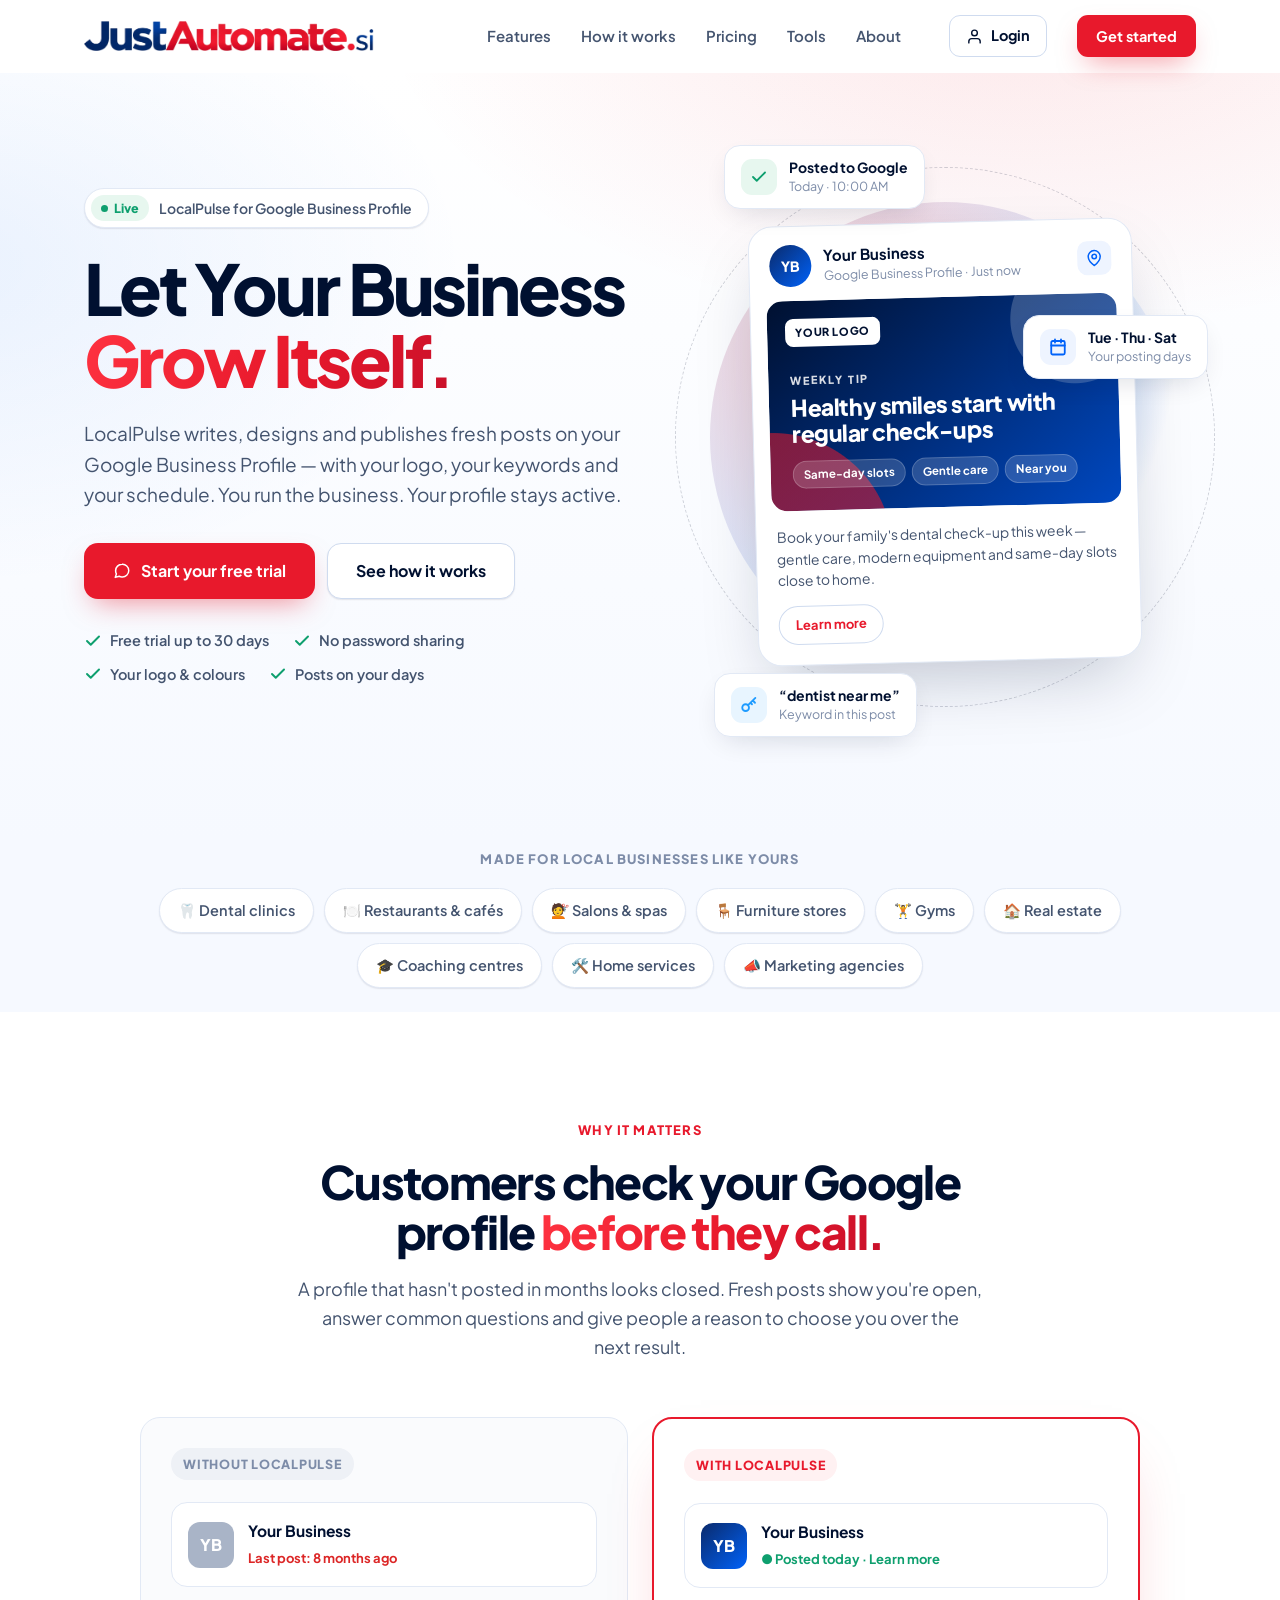
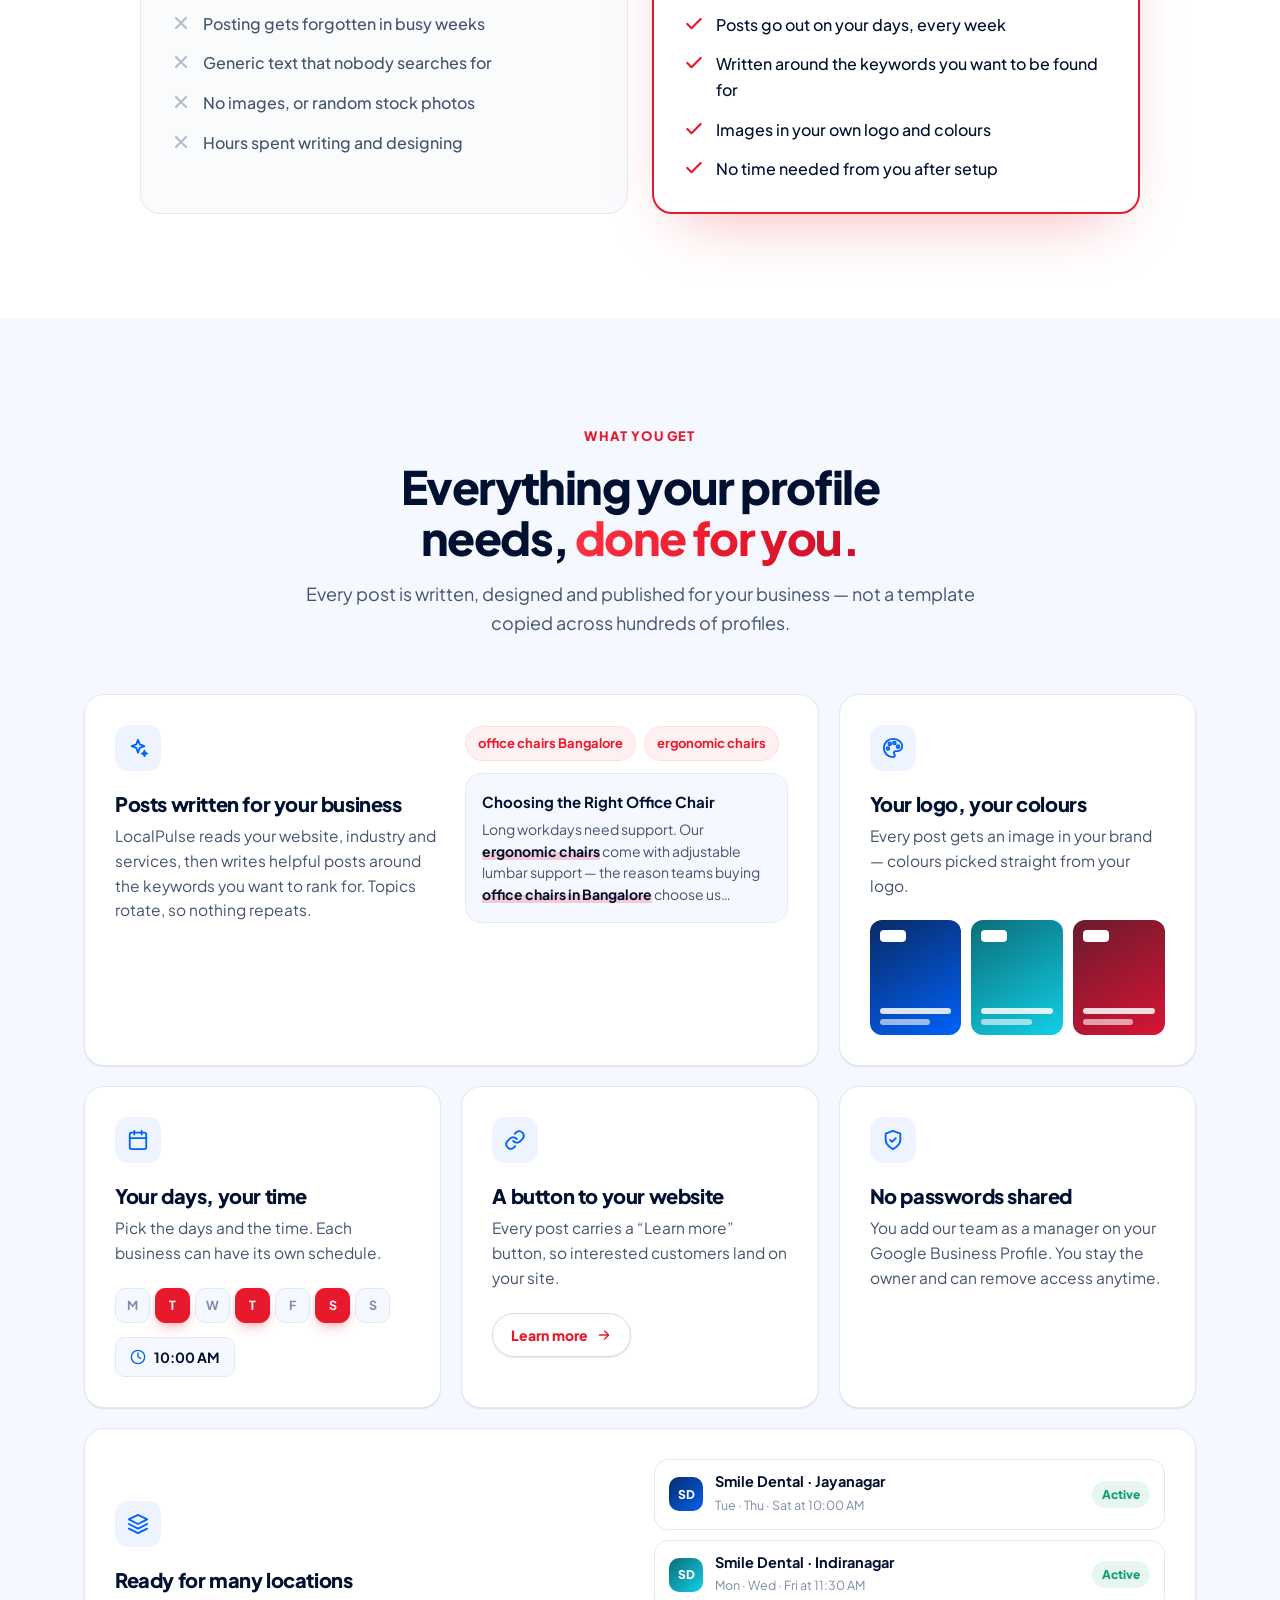
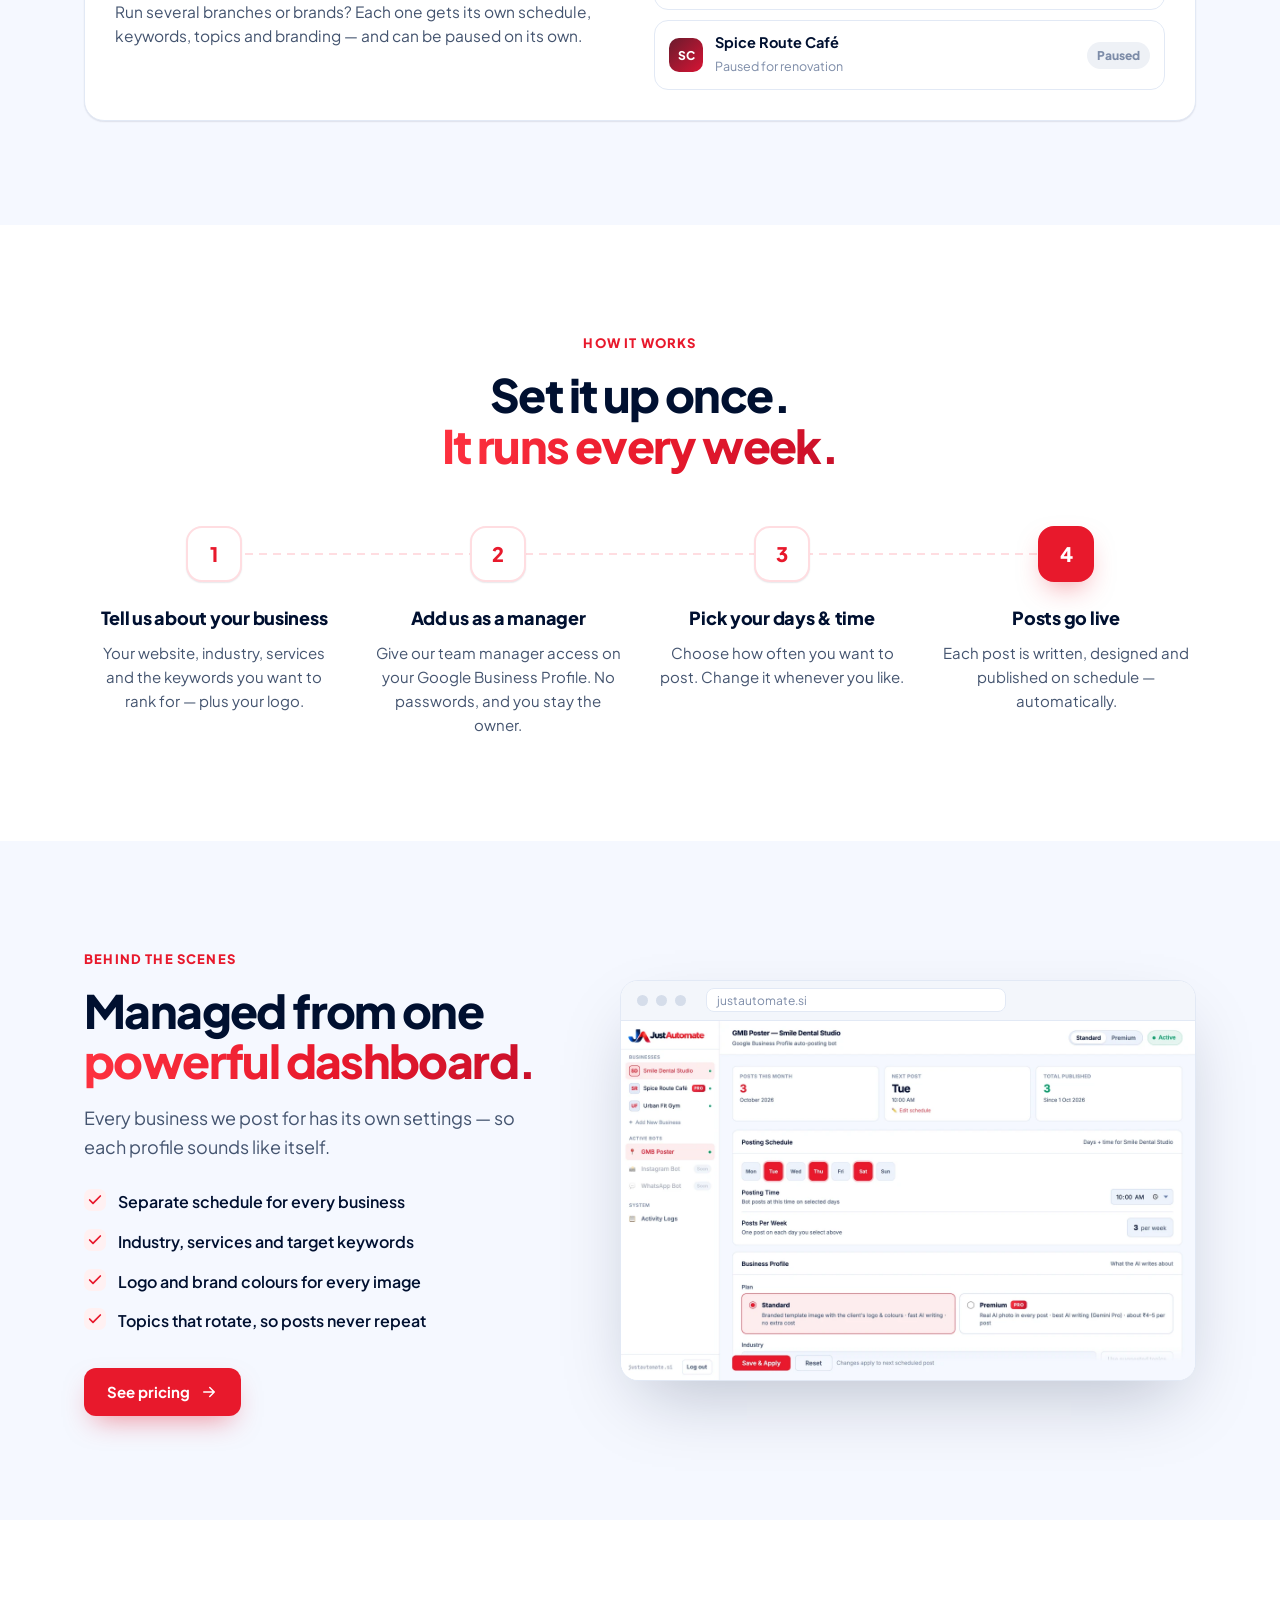
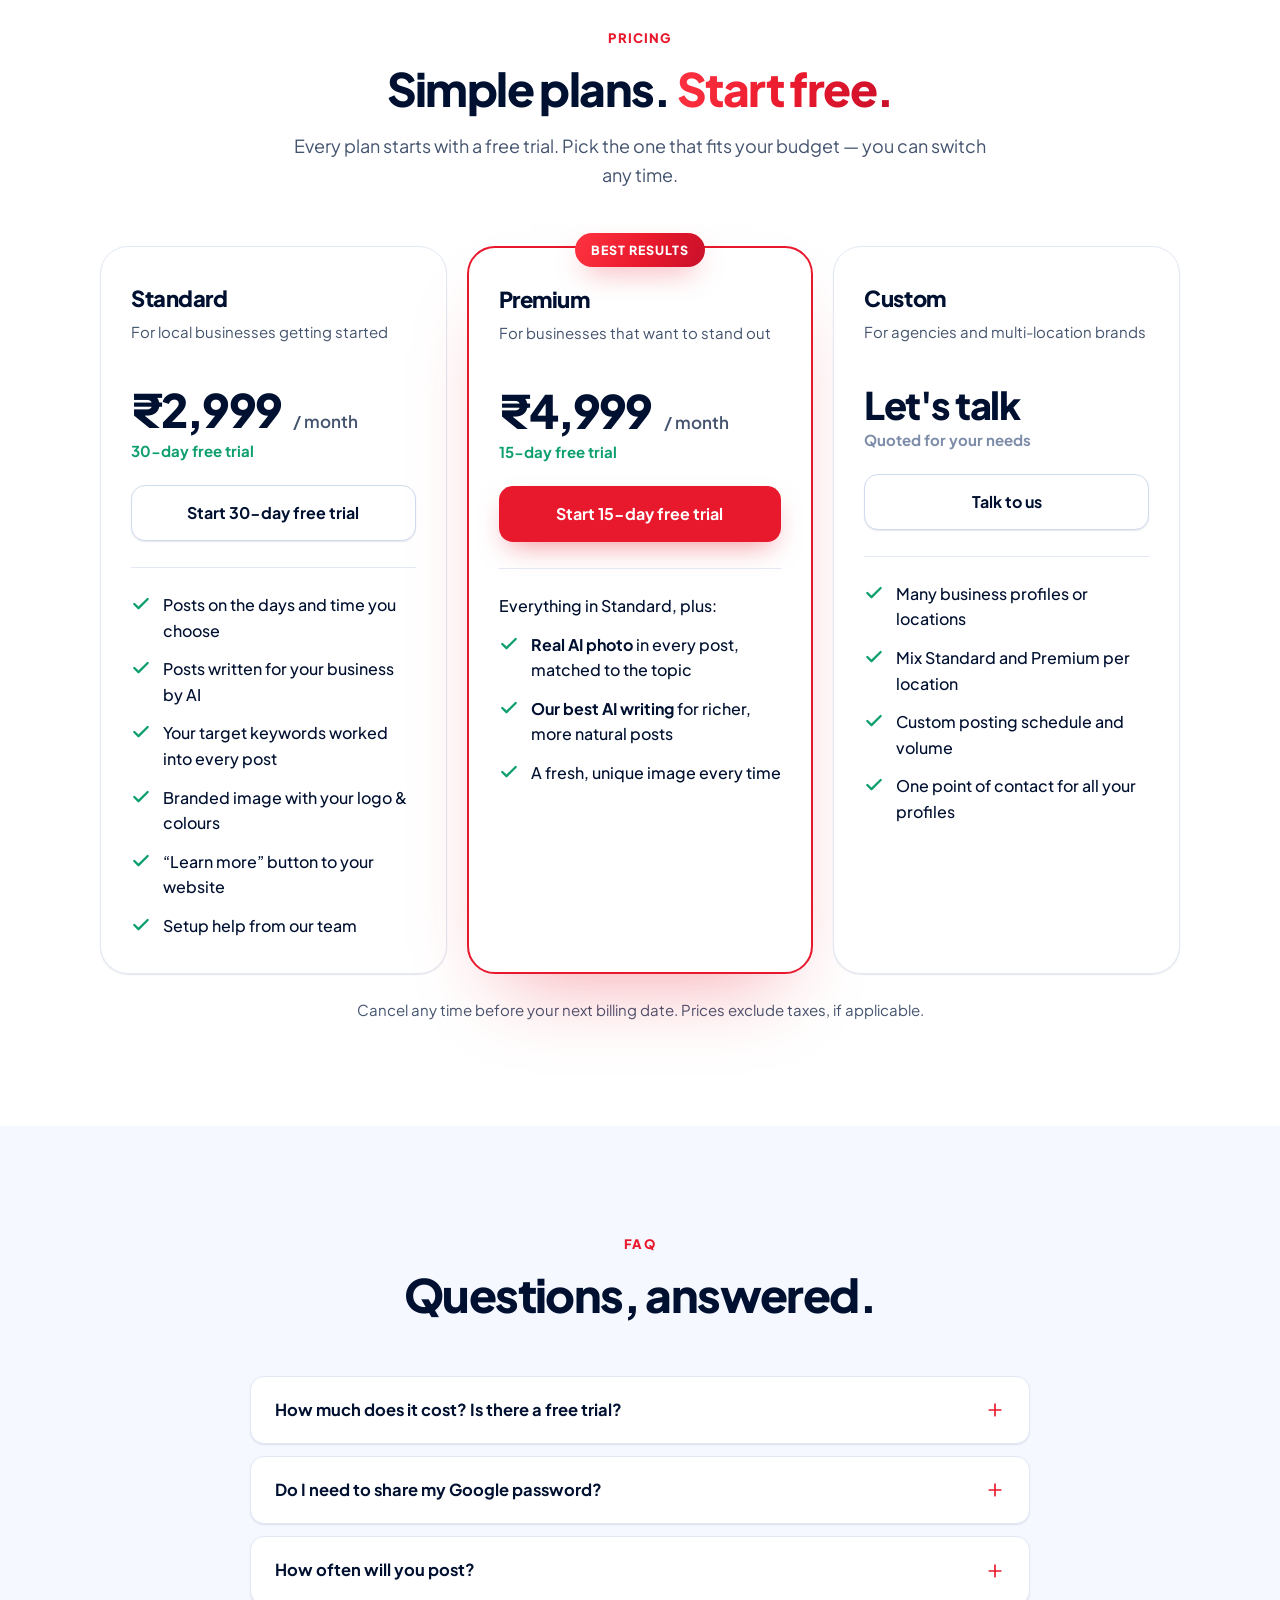
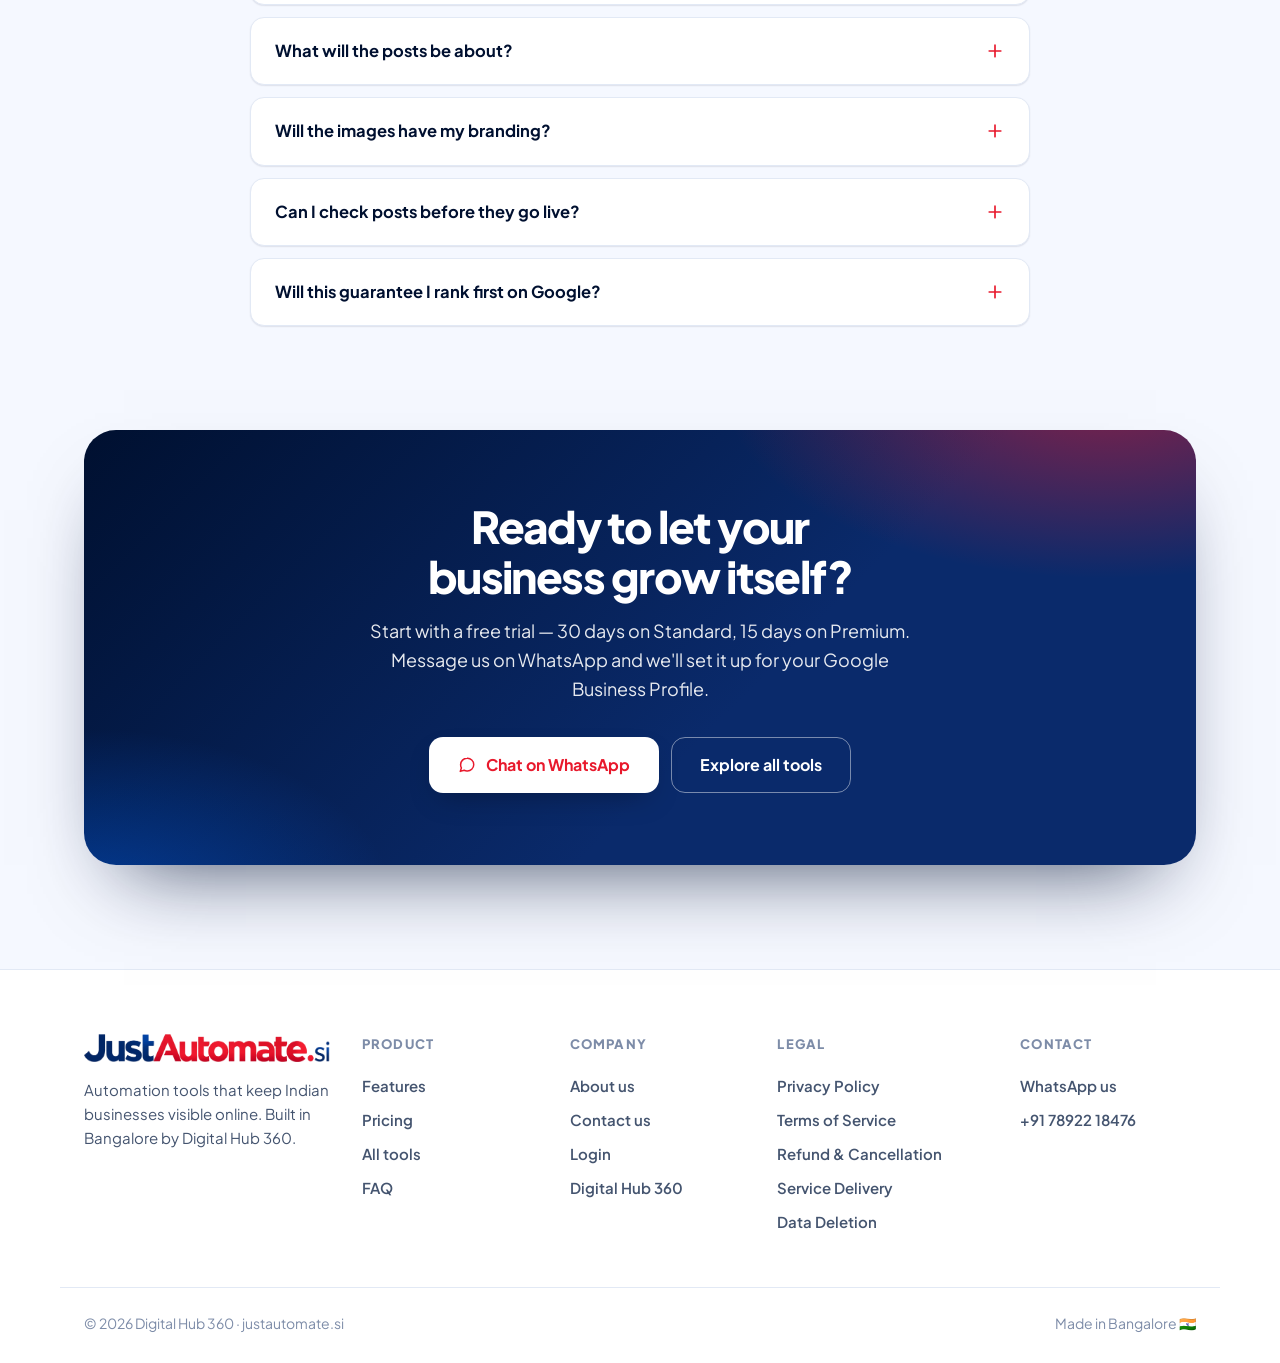
==== commit 02f51473: "New JustAutomate.si wordmark logo across site, login and dashboard Co-Authored-By: Claude Opus 5.5 <" ====
--- a/index.html
+++ b/index.html
@@ -19,7 +19,7 @@
 
 <header class="site-header">
   <div class="container nav">
-    <a href="/" class="nav-logo" aria-label="JustAutomate home"><img src="/assets/logo.png" alt="JustAutomate" width="226" height="40"></a>
+    <a href="/" class="nav-logo" aria-label="JustAutomate home"><img src="/assets/logo.png" alt="JustAutomate.si" width="290" height="30"></a>
     <nav class="nav-links" aria-label="Main">
       <a href="#features">Features</a>
       <a href="#how">How it works</a>
@@ -386,7 +386,7 @@
 <footer class="site-footer">
   <div class="container footer-grid">
     <div class="footer-brand">
-      <img src="/assets/logo.png" alt="JustAutomate" width="204" height="36">
+      <img src="/assets/logo.png" alt="JustAutomate.si" width="270" height="28">
       <p>Automation tools that keep Indian businesses visible online. Built in Bangalore by Digital Hub 360.</p>
     </div>
     <div class="footer-col">
--- a/assets/site.css
+++ b/assets/site.css
@@ -69,7 +69,7 @@
 .site-header.scrolled { border-color: var(--border); box-shadow: 0 6px 24px -14px rgba(1,19,51,.2); }
 .nav { height: 72px; display: flex; align-items: center; gap: 28px; }
 .nav-logo { display: flex; align-items: center; flex-shrink: 0; }
-.nav-logo img { height: 40px; width: auto; }
+.nav-logo img { height: 30px; width: auto; }
 .nav-links { display: flex; align-items: center; gap: 2px; margin-left: auto; }
 .nav-links a { padding: 9px 14px; border-radius: 10px; font-size: 15px; font-weight: 600; color: var(--ink-2); text-decoration: none; transition: color .15s, background-color .15s; }
 .nav-links a:hover { color: var(--ink); background: var(--bg-soft); }
@@ -362,7 +362,7 @@
 /* ── Footer ────────────────────────────────────────── */
 .site-footer { border-top: 1px solid var(--border); background: #fff; padding: 64px 0 28px; }
 .footer-grid { display: grid; grid-template-columns: 1.4fr 1fr 1fr 1.2fr 1fr; gap: 32px; }
-.footer-brand img { height: 36px; width: auto; }
+.footer-brand img { height: 28px; width: auto; max-width: 100%; }
 .footer-brand p { color: var(--ink-2); font-size: 15px; margin-top: 16px; max-width: 320px; }
 .footer-col h4 { font-size: 13px; font-weight: 800; letter-spacing: .09em; text-transform: uppercase; color: var(--ink-3); margin-bottom: 14px; }
 .footer-col a { display: block; color: var(--ink-2); text-decoration: none; font-weight: 600; font-size: 15px; padding: 5px 0; }
@@ -427,3 +427,6 @@
   *, *::before, *::after { animation: none !important; transition: none !important; scroll-behavior: auto !important; }
   .js .reveal { opacity: 1; transform: none; }
 }
+
+/* new wordmark on small phones */
+@media (max-width: 420px) { .nav-logo img { height: 22px; } }
